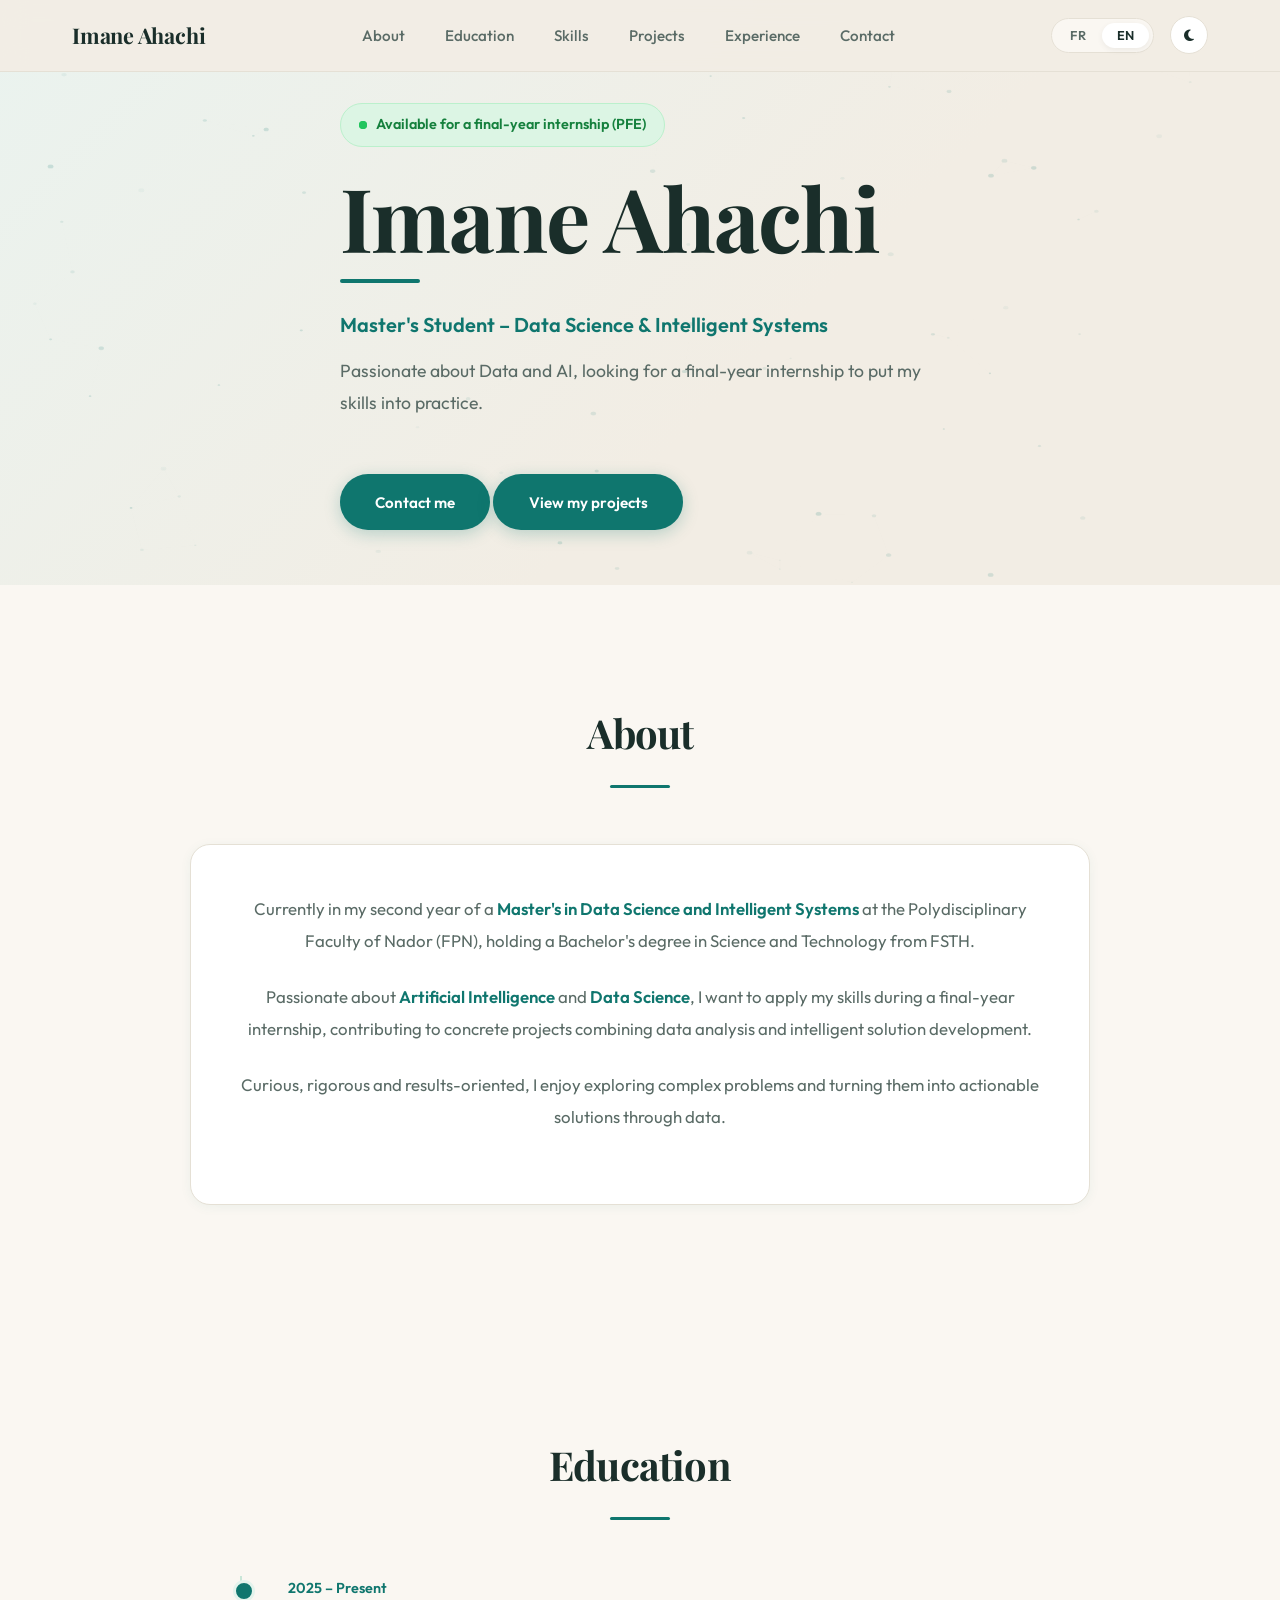
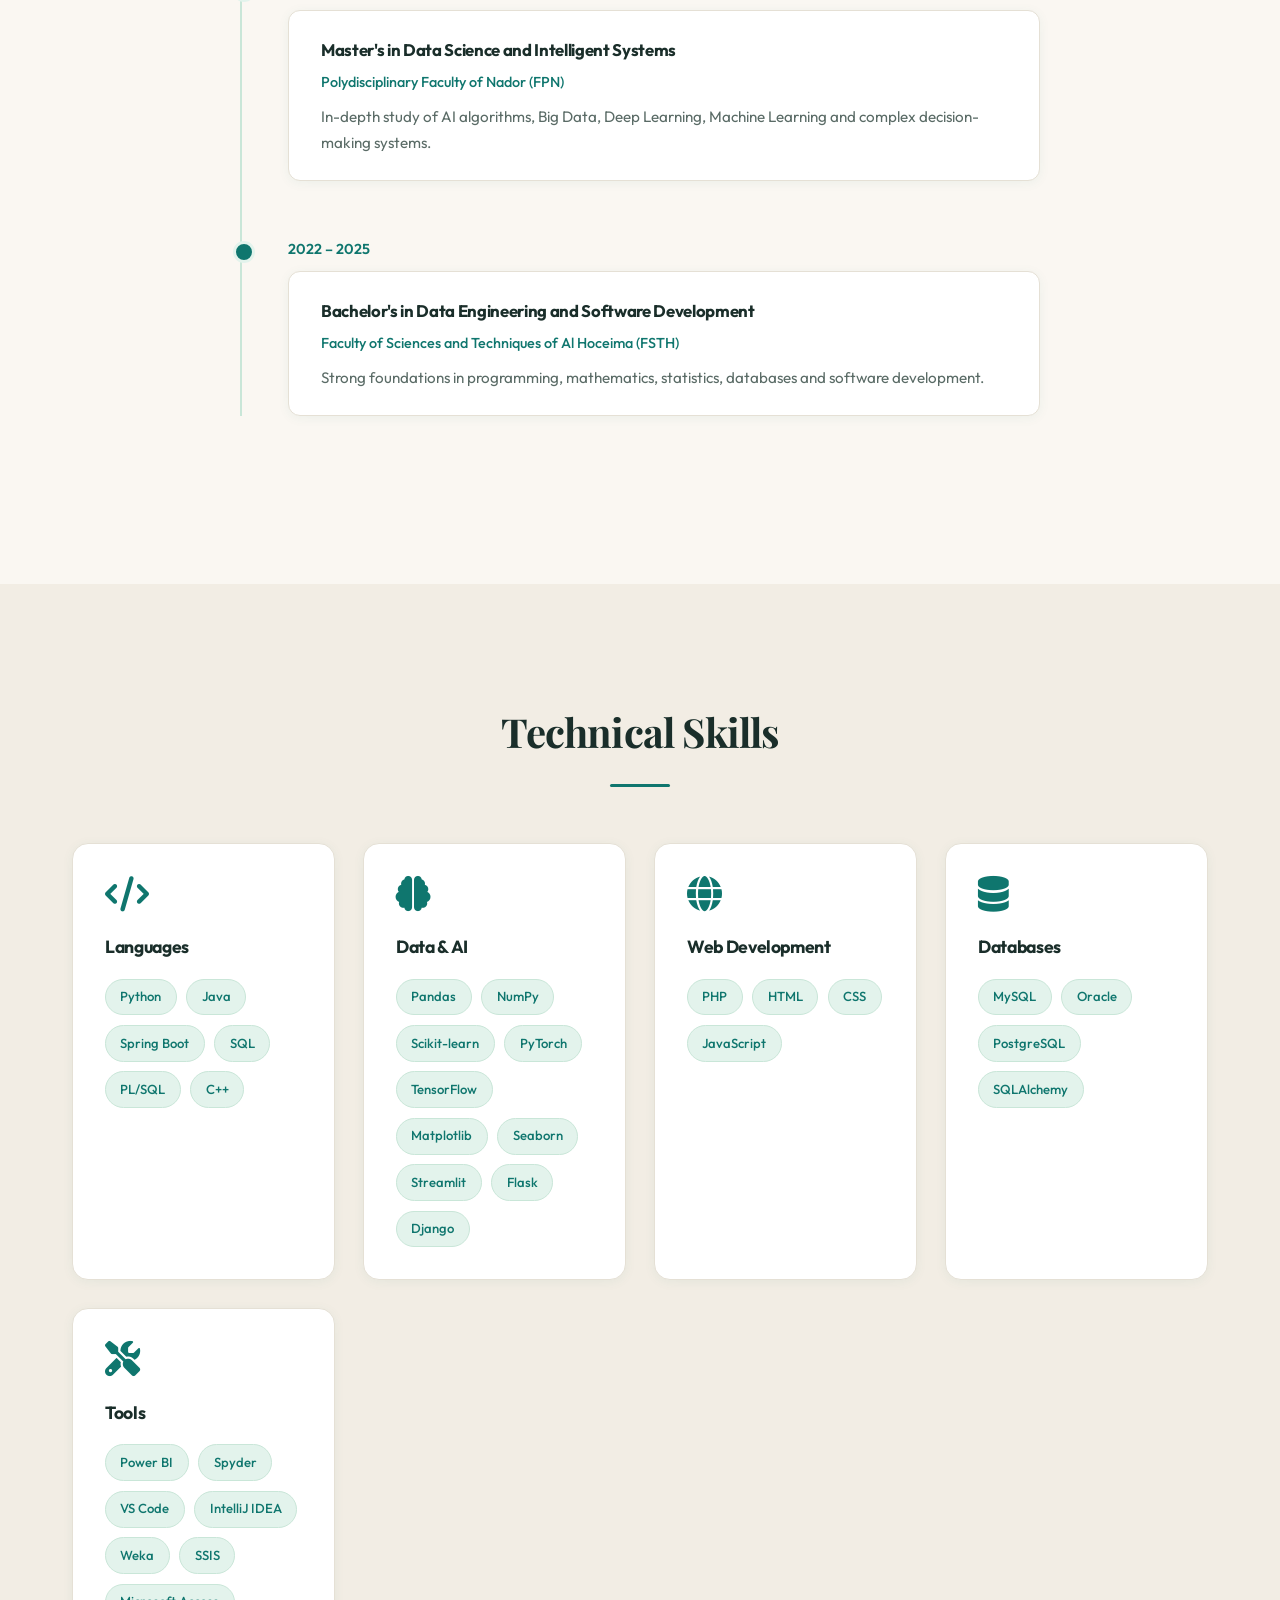
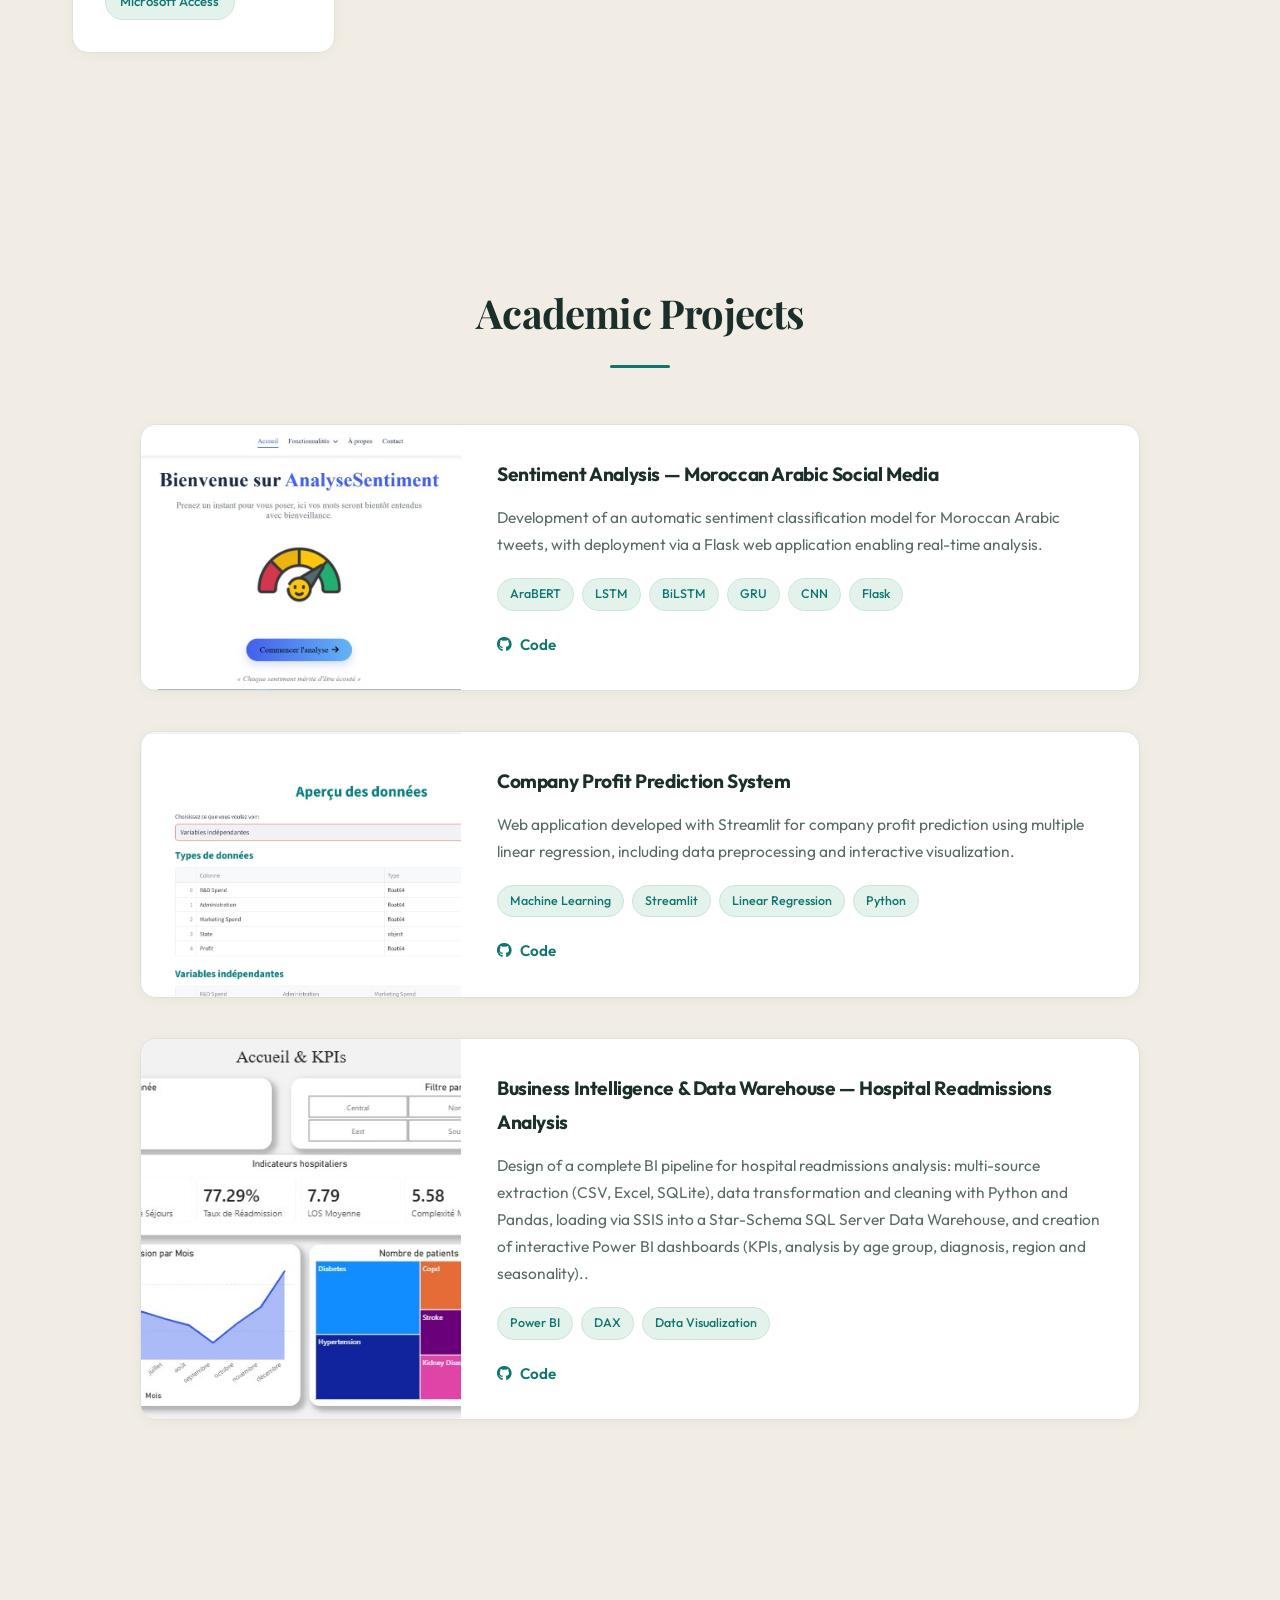
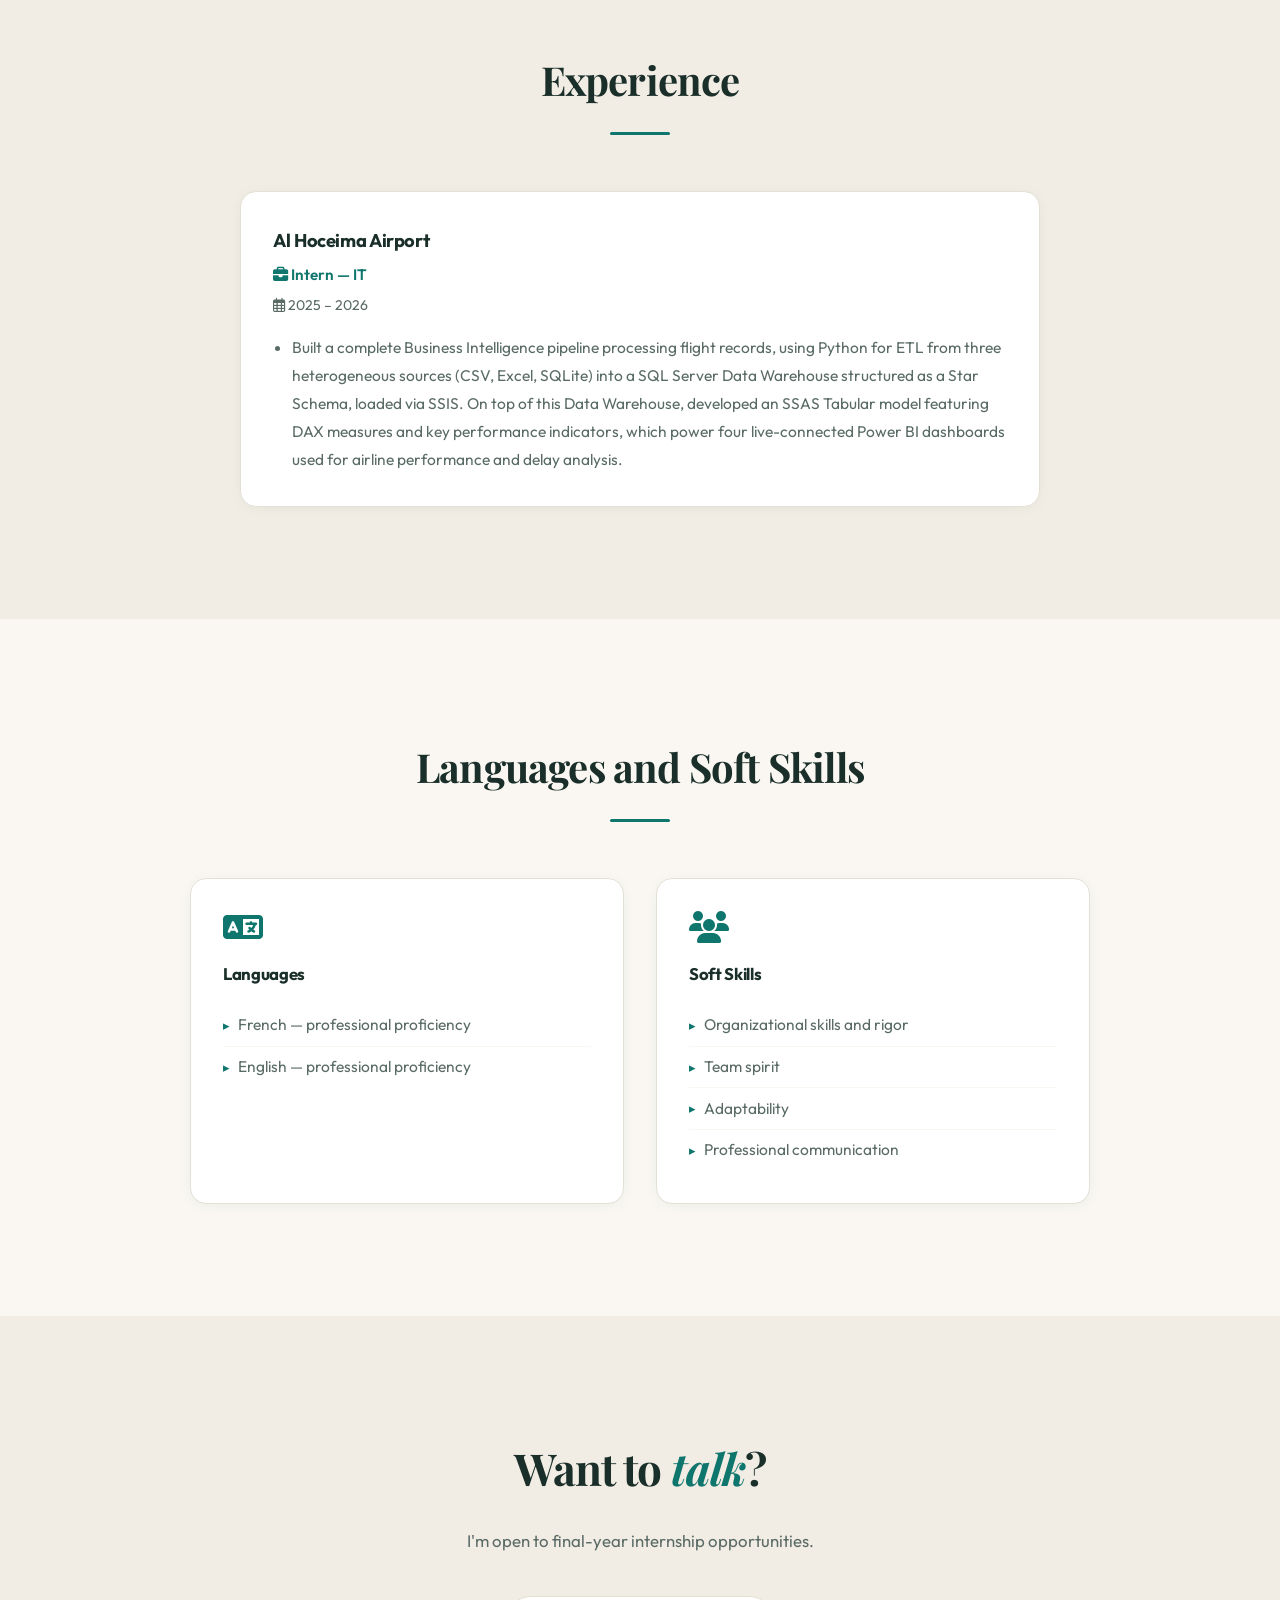
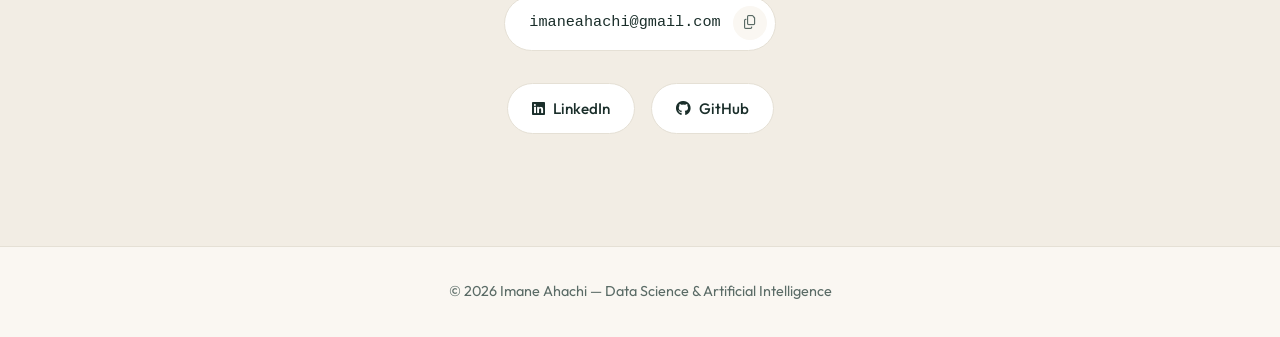
==== portfolio-en.html @ cc6a388c "Portfolio v2 : refonte index.html + version anglaise + images des projets" ====
<!DOCTYPE html>
<html lang="en">
<head>
    <meta charset="UTF-8">
    <meta name="viewport" content="width=device-width, initial-scale=1.0">
    <title>Imane Ahachi | Data Science & Artificial Intelligence</title>
    <meta name="description" content="Portfolio of Imane Ahachi — Master's student in Data Science and Intelligent Systems. Projects, skills and academic background.">

    <!-- Fonts -->
    <link rel="preconnect" href="https://fonts.googleapis.com">
    <link rel="preconnect" href="https://fonts.gstatic.com" crossorigin>
    <link href="https://fonts.googleapis.com/css2?family=Outfit:wght@300;400;500;600;700;800&family=Playfair+Display:ital,wght@0,600;0,700;1,600&display=swap" rel="stylesheet">

    <!-- Icons -->
    <link rel="stylesheet" href="https://cdnjs.cloudflare.com/ajax/libs/font-awesome/6.4.0/css/all.min.css">

    <!-- Custom CSS -->
    <link rel="stylesheet" href="style.css">
</head>
<body>

    <!-- Navigation -->
    <nav id="navbar">
        <div class="container nav-content">
            <a href="#home" class="nav-brand">Imane Ahachi</a>

            <button class="mobile-nav-toggle" aria-label="Menu Toggle">
                <i class="fas fa-bars"></i>
            </button>

            <div class="nav-links">
                <a href="#about">About</a>
                <a href="#academic">Education</a>
                <a href="#skills">Skills</a>
                <a href="#projects">Projects</a>
                <a href="#experience">Experience</a>
                <a href="#contact">Contact</a>
            </div>

            <div class="nav-actions">
                <!-- Language Switch -->
                <div class="lang-switch" role="group" aria-label="Change language">
                    <a href="index.html" class="lang-btn" lang="fr">FR</a>
                    <a href="portfolio-en.html" class="lang-btn active" lang="en">EN</a>
                </div>

                <!-- Theme Toggle -->
                <button class="theme-toggle" aria-label="Toggle dark mode">
                    <i class="fas fa-moon"></i>
                </button>
            </div>
        </div>
    </nav>

    <!-- Hero Section -->
    <section id="home" class="hero">
        <canvas id="hero-canvas" class="hero-canvas"></canvas>
        <div class="container hero-content">
            <div class="availability-badge reveal">
                <span class="pulse-dot"></span>
                Available for a final-year internship (PFE)
            </div>
            <h1 class="reveal">Imane Ahachi</h1>
            <p class="hero-subtitle reveal">Master's Student – Data Science &amp; Intelligent Systems</p>
            <p class="reveal">Passionate about Data and AI, looking for a final-year internship to put my skills into practice.</p>
            <div class="hero-buttons reveal">
                <a class="btn btn--primary" href="#contact">Contact me</a>
                <a class="btn btn--primary" href="#projects">View my projects</a>
            </div>
        </div>
    </section>

    <!-- About Section -->
    <section id="about" class="about">
        <div class="container">
            <div class="section-title reveal">
                <h2>About</h2>
                <div class="underline"></div>
            </div>
            <div class="about-card reveal">
                <p>Currently in my second year of a <strong>Master's in Data Science and Intelligent Systems</strong> at the Polydisciplinary Faculty of Nador (FPN), holding a Bachelor's degree in Science and Technology from FSTH.</p>
                <p>Passionate about <strong>Artificial Intelligence</strong> and <strong>Data Science</strong>, I want to apply my skills during a final-year internship, contributing to concrete projects combining data analysis and intelligent solution development.</p>
                <p>Curious, rigorous and results-oriented, I enjoy exploring complex problems and turning them into actionable solutions through data.</p>
            </div>
        </div>
    </section>

    <!-- Academic Background -->
    <section id="academic" class="academic">
        <div class="container">
            <div class="section-title reveal">
                <h2>Education</h2>
                <div class="underline"></div>
            </div>

            <div class="timeline">
                <div class="timeline-item reveal">
                    <span class="timeline-date">2025 – Present</span>
                    <div class="timeline-content">
                        <h3>Master's in Data Science and Intelligent Systems</h3>
                        <span class="timeline-institution">Polydisciplinary Faculty of Nador (FPN)</span>
                        <p>In-depth study of AI algorithms, Big Data, Deep Learning, Machine Learning and complex decision-making systems.</p>
                    </div>
                </div>

                <div class="timeline-item reveal">
                    <span class="timeline-date">2022 – 2025</span>
                    <div class="timeline-content">
                        <h3>Bachelor's in Data Engineering and Software Development</h3>
                        <span class="timeline-institution">Faculty of Sciences and Techniques of Al Hoceima (FSTH)</span>
                        <p>Strong foundations in programming, mathematics, statistics, databases and software development.</p>
                    </div>
                </div>
            </div>
        </div>
    </section>

    <!-- Skills Section -->
    <section id="skills" class="skills">
        <div class="container">
            <div class="section-title reveal">
                <h2>Technical Skills</h2>
                <div class="underline"></div>
            </div>

            <div class="skills-grid">
                <div class="skill-card reveal">
                    <i class="fas fa-code"></i>
                    <h3>Languages</h3>
                    <div class="skill-tags">
                        <span class="skill-tag">Python</span>
                        <span class="skill-tag">Java</span>
                        <span class="skill-tag">Spring Boot</span>
                        <span class="skill-tag">SQL</span>
                        <span class="skill-tag">PL/SQL</span>
                        <span class="skill-tag">C++</span>
                    </div>
                </div>

                <div class="skill-card reveal">
                    <i class="fas fa-brain"></i>
                    <h3>Data &amp; AI</h3>
                    <div class="skill-tags">
                        <span class="skill-tag">Pandas</span>
                        <span class="skill-tag">NumPy</span>
                        <span class="skill-tag">Scikit-learn</span>
                        <span class="skill-tag">PyTorch</span>
                        <span class="skill-tag">TensorFlow</span>
                        <span class="skill-tag">Matplotlib</span>
                        <span class="skill-tag">Seaborn</span>
                        <span class="skill-tag">Streamlit</span>
                        <span class="skill-tag">Flask</span>
                        <span class="skill-tag">Django</span>
                    </div>
                </div>

                <div class="skill-card reveal">
                    <i class="fas fa-globe"></i>
                    <h3>Web Development</h3>
                    <div class="skill-tags">
                        <span class="skill-tag">PHP</span>
                        <span class="skill-tag">HTML</span>
                        <span class="skill-tag">CSS</span>
                        <span class="skill-tag">JavaScript</span>
                    </div>
                </div>

                <div class="skill-card reveal">
                    <i class="fas fa-database"></i>
                    <h3>Databases</h3>
                    <div class="skill-tags">
                        <span class="skill-tag">MySQL</span>
                        <span class="skill-tag">Oracle</span>
                        <span class="skill-tag">PostgreSQL</span>
                        <span class="skill-tag">SQLAlchemy</span>
                    </div>
                </div>

                <div class="skill-card reveal">
                    <i class="fas fa-tools"></i>
                    <h3>Tools</h3>
                    <div class="skill-tags">
                        <span class="skill-tag">Power BI</span>
                        <span class="skill-tag">Spyder</span>
                        <span class="skill-tag">VS Code</span>
                        <span class="skill-tag">IntelliJ IDEA</span>
                        <span class="skill-tag">Weka</span>
                        <span class="skill-tag">SSIS</span>
                        <span class="skill-tag">Microsoft Access</span>
                    </div>
                </div>
            </div>
        </div>
    </section>

    <!-- Projects Section -->
    <section id="projects" class="projects">
        <div class="container">
            <div class="section-title reveal">
                <h2>Academic Projects</h2>
                <div class="underline"></div>
            </div>

            <div class="projects-grid">
                <!-- Project 1 -->
                <div class="project-card reveal">
                    <div class="project-image" id="project1-img"></div>
                    <div class="project-info">
                        <h3>Sentiment Analysis — Moroccan Arabic Social Media</h3>
                        <p>Development of an automatic sentiment classification model for Moroccan Arabic tweets, with deployment via a Flask web application enabling real-time analysis.</p>
                        <div class="project-tech">
                            <span>AraBERT</span>
                            <span>LSTM</span>
                            <span>BiLSTM</span>
                            <span>GRU</span>
                            <span>CNN</span>
                            <span>Flask</span>
                        </div>
                        <div class="project-links">
                            <a href="https://github.com/imaneahachi/PFE-NLP-DARIJA-SENTIMENT-ANALYSIS" 
                            target="_blank" 
                            rel="noopener noreferrer" 
                            class="project-link">
                                <i class="fab fa-github"></i> Code
                            </a>
                            <!-- <a href="#" class="project-link"><i class="fas fa-external-link-alt"></i> Demo</a> -->

                        </div>
                    </div>
                </div>

                <!-- Project 2 -->
                <div class="project-card reveal">
                    <div class="project-image" id="project2-img"></div>
                    <div class="project-info">
                        <h3>Company Profit Prediction System</h3>
                        <p>Web application developed with Streamlit for company profit prediction using multiple linear regression, including data preprocessing and interactive visualization.</p>
                        <div class="project-tech">
                            <span>Machine Learning</span>
                            <span>Streamlit</span>
                            <span>Linear Regression</span>
                            <span>Python</span>
                        </div>
                        <div class="project-links">
                            <a href="https://github.com/imaneahachi/profit-prediction-app" target="_blank" rel="noopener noreferrer" class="project-link">
                                <i class="fab fa-github"></i> Code
                            </a>
                            <!-- <a href="#" class="project-link"><i class="fas fa-external-link-alt"></i> Demo</a> -->
                        </div>
                    </div>
                </div>

                <!-- Project 3 -->
                <div class="project-card reveal">
                    <div class="project-image" id="project3-img"></div>
                    <div class="project-info">
                        <h3>Business Intelligence &amp; Data Warehouse — Hospital Readmissions Analysis</h3>
                        <p>Design of a complete BI pipeline for hospital readmissions analysis: multi-source extraction (CSV, Excel, SQLite), data transformation and cleaning with Python and Pandas, loading via SSIS into a Star-Schema SQL Server Data Warehouse, and creation of interactive Power BI dashboards (KPIs, analysis by age group, diagnosis, region and seasonality)..</p>
                        <div class="project-tech">
                            <span>Power BI</span>
                            <span>DAX</span>
                            <span>Data Visualization</span>
                        </div>
                        <div class="project-links">
                            <a href="https://github.com/imaneahachi/Hospital-BI-Readmission" target="_blank" rel="noopener noreferrer" class="project-link">
                                <i class="fab fa-github"></i> Code
                            </a>
                        </div>
                    </div>
                </div>
            </div>
        </div>
    </section>

    <!-- Experience Section -->
    <section id="experience" class="experience">
        <div class="container">
            <div class="section-title reveal">
                <h2>Experience</h2>
                <div class="underline"></div>
            </div>

            <div class="experience-card reveal">
                <h3>Al Hoceima Airport</h3>
                <span class="exp-role"><i class="fas fa-briefcase"></i> Intern — IT</span>
                <span class="exp-date"><i class="far fa-calendar-alt"></i> 2025 – 2026</span>
                <ul>
                    <li>Built a complete Business Intelligence pipeline processing flight records, using Python for ETL from three heterogeneous sources (CSV, Excel, SQLite) into a SQL Server Data Warehouse structured as a Star Schema, loaded via SSIS. On top of this Data Warehouse, developed an SSAS Tabular model featuring DAX measures and key performance indicators, which power four live-connected Power BI dashboards used for airline performance and delay analysis.</li>
                </ul>
            </div>
        </div>
    </section>

    <!-- Languages & Soft Skills Section -->
    <section id="languages" class="languages">
        <div class="container">
            <div class="section-title reveal">
                <h2>Languages and Soft Skills</h2>
                <div class="underline"></div>
            </div>

            <div class="lang-skills-grid">
                <div class="lang-card reveal">
                    <i class="fas fa-language"></i>
                    <h3>Languages</h3>
                    <ul>
                        <li>French — professional proficiency</li>
                        <li>English — professional proficiency</li>
                    </ul>
                </div>

                <div class="lang-card reveal">
                    <i class="fas fa-users"></i>
                    <h3>Soft Skills</h3>
                    <ul>
                        <li>Organizational skills and rigor</li>
                        <li>Team spirit</li>
                        <li>Adaptability</li>
                        <li>Professional communication</li>
                    </ul>
                </div>
            </div>
        </div>
    </section>

    <!-- Contact Section -->
    <section id="contact" class="contact-v2">
        <div class="container reveal">
            <h2 class="contact-title">Want to <span class="highlight">talk</span>?</h2>
            <p class="contact-subtitle">I'm open to final-year internship opportunities.</p>

            <div class="email-pill">
                <span id="contact-email">imaneahachi@gmail.com</span>
                <button class="copy-btn" onclick="copyEmail()" aria-label="Copy email">
                    <i class="fa-regular fa-copy"></i>
                </button>
            </div>

            <div class="contact-links">
                <a href="https://www.linkedin.com/in/imane-ahachi-a26218288/" target="_blank" rel="noopener noreferrer" class="contact-pill">
                    <i class="fab fa-linkedin"></i> LinkedIn
                </a>
                <a href="https://github.com/imaneahachi" target="_blank" rel="noopener noreferrer" class="contact-pill">
                    <i class="fab fa-github"></i> GitHub
                </a>
            </div>
        </div>
    </section>

    <footer>
        <div class="container" style="padding: 2rem 0; text-align: center; color: var(--text-dim); font-size: 0.9rem;">
            <p>&copy; 2026 Imane Ahachi — Data Science &amp; Artificial Intelligence</p>
        </div>
    </footer>

    <!-- Scripts -->
    <script src="script.js"></script>
</body>
</html>
---- style.css ----
:root {
    --bg-color: #f2ede4;
    --bg-alt: #faf7f2;
    --surface-color: #ffffff;
    --accent-primary: #0f766e;
    --accent-secondary: #16a34a;
    --text-main: #1a2e2a;
    --text-dim: #5a6b66;
    --border-color: #e5e0d5;
    --border-hover: #c9d6cf;
    --font-main: 'Outfit', sans-serif;
    --font-serif: 'Playfair Display', serif;
    --transition-smooth: all 0.4s cubic-bezier(0.4, 0, 0.2, 1);
    --shadow-sm: 0 2px 12px rgba(15, 118, 110, 0.06);
    --shadow-md: 0 8px 28px rgba(15, 118, 110, 0.10);
    --shadow-lg: 0 16px 40px rgba(15, 118, 110, 0.14);
}

* { margin: 0; padding: 0; box-sizing: border-box; }

body {
    background-color: var(--bg-color);
    color: var(--text-main);
    font-family: var(--font-main);
    overflow-x: hidden;
    line-height: 1.8;
    transition: background-color 0.4s ease, color 0.4s ease;
}

::-webkit-scrollbar { width: 8px; }
::-webkit-scrollbar-track { background: var(--bg-alt); }
::-webkit-scrollbar-thumb { background: var(--accent-primary); border-radius: 10px; opacity: 0.6; }
::-webkit-scrollbar-thumb:hover { background: #0d5f59; }

h1, h2, h3 { font-weight: 700; letter-spacing: -0.02em; }

.container { max-width: 1200px; margin: 0 auto; padding: 0 2rem; }

/* ===== Navigation ===== */
nav {
    position: fixed;
    top: 0;
    width: 100%;
    z-index: 1000;
    padding: 1rem 0;
    transition: var(--transition-smooth);
    background: rgba(242, 237, 228, 0.92);
    backdrop-filter: blur(12px);
    border-bottom: 1px solid var(--border-color);
}

nav.scrolled {
    background: rgba(242, 237, 228, 0.98);
    padding: 0.8rem 0;
    box-shadow: var(--shadow-sm);
}

.nav-content { display: flex; justify-content: space-between; align-items: center; }

.nav-brand {
    font-family: var(--font-serif);
    font-weight: 700;
    font-size: 1.35rem;
    color: var(--text-main);
    text-decoration: none;
    letter-spacing: -0.01em;
}

.nav-links { display: flex; gap: 2.5rem; }

.nav-links a {
    text-decoration: none;
    color: var(--text-dim);
    font-weight: 500;
    font-size: 0.95rem;
    transition: var(--transition-smooth);
    position: relative;
}

.nav-links a::after {
    content: '';
    position: absolute;
    bottom: -4px;
    left: 0;
    width: 0;
    height: 2px;
    background: var(--accent-primary);
    transition: width 0.3s ease;
}

.nav-links a:hover { color: var(--accent-primary); }
.nav-links a:hover::after { width: 100%; }

.nav-actions { display: flex; align-items: center; gap: 1rem; }

.theme-toggle {
    border: 1px solid var(--border-color);
    background: var(--surface-color);
    width: 38px;
    height: 38px;
    border-radius: 50%;
    cursor: pointer;
    display: flex;
    align-items: center;
    justify-content: center;
    color: var(--text-main);
    transition: var(--transition-smooth);
}

.theme-toggle:hover {
    background: var(--bg-alt);
    border-color: var(--accent-primary);
    color: var(--accent-primary);
    transform: rotate(15deg);
}

.mobile-nav-toggle {
    display: none;
    background: none;
    border: none;
    color: var(--text-main);
    font-size: 1.5rem;
    cursor: pointer;
}

/* ===== Language Switch ===== */
.lang-switch {
    display: inline-flex;
    align-items: center;
    background: var(--bg-alt);
    border: 1px solid var(--border-color);
    border-radius: 100px;
    padding: 4px;
    gap: 2px;
}

.lang-btn {
    display: inline-flex;
    align-items: center;
    justify-content: center;
    text-decoration: none;
    background: transparent;
    color: var(--text-dim);
    font-family: var(--font-main);
    font-weight: 600;
    font-size: 0.8rem;
    letter-spacing: 0.03em;
    padding: 0.4rem 0.9rem;
    border-radius: 100px;
    transition: all 0.3s ease;
    line-height: 1;
    cursor: pointer;
}

.lang-btn:hover { color: var(--accent-primary); }

.lang-btn.active {
    background: var(--surface-color);
    color: var(--text-main);
    box-shadow: 0 2px 6px rgba(0, 0, 0, 0.06);
}

body.dark-mode .lang-switch {
    background: #0f1a18;
    border-color: var(--border-color);
}

body.dark-mode .lang-btn.active {
    background: #1e3a35;
    color: var(--accent-primary);
}

/* ===== Hero ===== */
.hero {
    min-height: 65vh;
    display: flex;
    align-items: center;
    position: relative;
    overflow: hidden;
    background: linear-gradient(135deg, #eaf3ef 0%, var(--bg-color) 60%);
    padding-top: 6rem;
    padding-bottom: 3rem;
}

.availability-badge {
    display: inline-flex;
    align-items: center;
    gap: 0.6rem;
    background: #dcf5e4;
    color: #15803d;
    border: 1px solid #bbf0cc;
    padding: 0.5rem 1.1rem;
    border-radius: 100px;
    font-size: 0.9rem;
    font-weight: 600;
    margin-bottom: 1.5rem;
}

.pulse-dot {
    width: 8px; height: 8px;
    background: #22c55e;
    border-radius: 50%;
    position: relative;
    flex-shrink: 0;
}

.pulse-dot::after {
    content: '';
    position: absolute;
    top: 0; left: 0;
    width: 100%; height: 100%;
    border-radius: 50%;
    background: #22c55e;
    animation: pulse-dot-anim 1.8s ease-out infinite;
}

@keyframes pulse-dot-anim {
    0% { transform: scale(1); opacity: 0.6; }
    100% { transform: scale(2.8); opacity: 0; }
}

.hero-canvas {
    position: absolute;
    top: 0; left: 0;
    width: 100%; height: 100%;
    z-index: 0;
    opacity: 0.35;
    pointer-events: none;
}

.hero-content { max-width: 800px; position: relative; z-index: 1; }

.hero h1 {
    font-family: var(--font-serif);
    font-size: clamp(3rem, 10vw, 5.5rem);
    line-height: 1.05;
    margin-bottom: 0.5rem;
    color: var(--text-main);
}

.hero h1::after {
    content: '';
    display: block;
    width: 80px;
    height: 4px;
    background: var(--accent-primary);
    margin-top: 1rem;
    border-radius: 2px;
}

.hero .hero-subtitle {
    font-size: 1.25rem;
    font-weight: 600;
    color: var(--accent-primary);
    margin-top: 1.5rem;
    margin-bottom: 0.75rem;
    font-family: var(--font-main);
}

.hero p {
    font-size: 1.1rem;
    color: var(--text-dim);
    margin-bottom: 2rem;
    max-width: 600px;
}

/* ===== Sections ===== */
section { padding: 7rem 0; }

.section-title { margin-bottom: 3.5rem; text-align: center; }

.section-title h2 {
    font-family: var(--font-serif);
    font-size: 2.5rem;
    margin-bottom: 1rem;
    color: var(--text-main);
}

.section-title .underline {
    width: 60px;
    height: 3px;
    background: var(--accent-primary);
    margin: 0 auto;
    border-radius: 2px;
}

.about, .academic, .languages { background-color: var(--bg-alt); }

/* ===== About ===== */
.about-card {
    padding: 3rem;
    max-width: 900px;
    margin: 0 auto;
    text-align: center;
    background: var(--surface-color);
    border: 1px solid var(--border-color);
    border-radius: 20px;
    box-shadow: var(--shadow-sm);
}

.about-card p {
    margin-bottom: 1.5rem;
    font-size: 1.05rem;
    color: var(--text-dim);
    line-height: 1.9;
}

.about-card strong { color: var(--accent-primary); font-weight: 600; }

/* ===== Skills ===== */
.skills-grid {
    display: grid;
    grid-template-columns: repeat(auto-fit, minmax(250px, 1fr));
    gap: 1.75rem;
}

.skill-card {
    padding: 2rem;
    transition: var(--transition-smooth);
    background: var(--surface-color);
    border: 1px solid var(--border-color);
    border-radius: 16px;
    box-shadow: var(--shadow-sm);
}

.skill-card:hover {
    transform: translateY(-8px);
    box-shadow: var(--shadow-md);
    border-color: var(--border-hover);
}

.skill-card i {
    font-size: 2.2rem;
    margin-bottom: 1.25rem;
    color: var(--accent-primary);
}

.skill-card h3 { color: var(--text-main); margin-bottom: 0.5rem; font-size: 1.1rem; }

.skill-tags { display: flex; flex-wrap: wrap; gap: 0.6rem; margin-top: 1rem; }

.skill-tag {
    background: #e3f3ec;
    padding: 0.35rem 0.9rem;
    border-radius: 100px;
    font-size: 0.82rem;
    color: var(--accent-primary);
    font-weight: 500;
    border: 1px solid #c9e6d8;
}

/* ===== Timeline ===== */
.timeline { position: relative; max-width: 800px; margin: 0 auto; }

.timeline::before {
    content: '';
    position: absolute;
    left: 0; top: 0;
    width: 2px; height: 100%;
    background: #c9e6d8;
}

.timeline-item { padding-left: 3rem; position: relative; margin-bottom: 3.5rem; }

.timeline-item::before {
    content: '';
    position: absolute;
    left: -7px; top: 4px;
    width: 16px; height: 16px;
    border-radius: 50%;
    background: var(--accent-primary);
    border: 3px solid #e3f3ec;
}

.timeline-date {
    color: var(--accent-primary);
    font-weight: 600;
    margin-bottom: 0.5rem;
    display: block;
    font-size: 0.9rem;
}

.timeline-content {
    background: var(--surface-color);
    padding: 1.5rem 2rem;
    border-radius: 12px;
    border: 1px solid var(--border-color);
    box-shadow: var(--shadow-sm);
}

.timeline-content h3 { color: var(--text-main); margin-bottom: 0.3rem; font-size: 1.05rem; }

.timeline-content .timeline-institution {
    color: var(--accent-primary);
    font-size: 0.9rem;
    font-weight: 500;
    margin-bottom: 0.5rem;
    display: block;
}

.timeline-content p { color: var(--text-dim); font-size: 0.95rem; line-height: 1.7; }

/* ===== Experience ===== */
.experience-card {
    padding: 2rem;
    background: var(--surface-color);
    border: 1px solid var(--border-color);
    border-radius: 16px;
    box-shadow: var(--shadow-sm);
    max-width: 800px;
    margin: 0 auto;
}

.experience-card h3 { color: var(--text-main); font-size: 1.15rem; margin-bottom: 0.25rem; }
.experience-card .exp-role { color: var(--accent-primary); font-weight: 600; font-size: 0.95rem; margin-bottom: 0.25rem; display: block; }
.experience-card .exp-date { color: var(--text-dim); font-size: 0.88rem; margin-bottom: 1rem; display: block; }
.experience-card ul { padding-left: 1.2rem; color: var(--text-dim); font-size: 0.97rem; line-height: 1.8; }

/* ===== Projects ===== */
/* ===== Projects ===== */
.projects-grid {
    display: flex;
    flex-direction: column;
    gap: 2.5rem;
    max-width: 1000px;
    margin: 0 auto;
}

.project-card {
    display: grid;
    grid-template-columns: 320px 1fr;
    overflow: hidden;
    transition: var(--transition-smooth);
    background: var(--surface-color);
    border: 1px solid var(--border-color);
    border-radius: 16px;
    box-shadow: var(--shadow-sm);
    align-items: stretch;
}

.project-card:hover {
    transform: translateY(-6px);
    box-shadow: var(--shadow-lg);
    border-color: var(--border-hover);
}

.project-image {
    width: 100%;
    height: 100%;
    min-height: 240px;
    background-size: cover;
    background-position: center;
    transition: var(--transition-smooth);
}

#project1-img {
    background-image: url('images/Projet1.jpeg');
    background-size: cover;
    background-position: center;
    background-repeat: no-repeat;
}
#project2-img { 
    background-image: url('images/Projet2.jpeg');
    background-size: cover;
    background-position: center;
    background-repeat: no-repeat;
}
#project3-img { 
    background-image: url('images/Projet3.jpeg');
    background-size: cover;
    background-position: center;
    background-repeat: no-repeat;
}

.project-card:hover .project-image { transform: scale(1.03); }

.project-info {
    padding: 2rem 2.25rem;
    display: flex;
    flex-direction: column;
    justify-content: center;
}

.project-info h3 {
    color: var(--text-main);
    margin-bottom: 0.75rem;
    font-size: 1.2rem;
}

.project-info p {
    color: var(--text-dim);
    margin-bottom: 1.25rem;
    font-size: 0.97rem;
    line-height: 1.75;
}

.project-tech {
    display: flex;
    flex-wrap: wrap;
    gap: 0.5rem;
    margin-bottom: 1.25rem;
}

.project-tech span {
    background: #e3f3ec;
    color: var(--accent-primary);
    font-size: 0.78rem;
    padding: 0.25rem 0.75rem;
    border-radius: 100px;
    font-weight: 500;
    border: 1px solid #c9e6d8;
}

.project-links {
    display: flex;
    gap: 1.5rem;
}

.project-link {
    color: var(--accent-primary);
    text-decoration: none;
    font-weight: 600;
    display: flex;
    align-items: center;
    gap: 0.5rem;
    font-size: 0.95rem;
    transition: var(--transition-smooth);
}

.project-link:hover { color: #0d5f59; }
/* ===== Languages & Soft Skills ===== */
.lang-skills-grid {
    display: grid;
    grid-template-columns: 1fr 1fr;
    gap: 2rem;
    max-width: 900px;
    margin: 0 auto;
}

.lang-card {
    background: var(--surface-color);
    border: 1px solid var(--border-color);
    border-radius: 16px;
    padding: 2rem;
    box-shadow: var(--shadow-sm);
}

.lang-card i { font-size: 2rem; color: var(--accent-primary); margin-bottom: 1rem; }
.lang-card h3 { color: var(--text-main); margin-bottom: 1rem; font-size: 1.05rem; }
.lang-card ul { list-style: none; padding: 0; }

.lang-card ul li {
    color: var(--text-dim);
    font-size: 0.97rem;
    padding: 0.4rem 0;
    border-bottom: 1px solid var(--bg-alt);
    display: flex;
    align-items: center;
    gap: 0.5rem;
}

.lang-card ul li:last-child { border-bottom: none; }

.lang-card ul li::before {
    content: '▸';
    color: var(--accent-primary);
    font-size: 0.8rem;
}

/* ===== Buttons ===== */
.btn {
    padding: 1rem 2.5rem;
    border-radius: 100px;
    font-weight: 600;
    text-decoration: none;
    transition: var(--transition-smooth);
    display: inline-block;
    font-size: 1rem;
}

.btn-primary, .btn--primary {
    background: var(--accent-primary);
    color: #fff;
    border: none;
    box-shadow: 0 4px 16px rgba(15, 118, 110, 0.25);
}

.btn-primary:hover, .btn--primary:hover {
    transform: translateY(-3px);
    background: #0d5f59;
    box-shadow: 0 8px 24px rgba(15, 118, 110, 0.35);
}

.hero .btn { margin-top: 1.5rem; padding: 0.9rem 2.2rem; font-size: 0.95rem; }

/* ===== Contact ===== */
.contact-v2 {
    background: var(--bg-color);
    text-align: center;
    transition: background-color 0.4s ease;
}

.contact-title {
    font-family: var(--font-serif);
    font-size: clamp(2rem, 5vw, 2.75rem);
    font-weight: 700;
    color: var(--text-main);
    margin-bottom: 1.25rem;
}

.contact-title .highlight { color: var(--accent-primary); font-style: italic; }

.contact-subtitle {
    color: var(--text-dim);
    font-size: 1.05rem;
    max-width: 480px;
    margin: 0 auto 2.5rem;
    line-height: 1.7;
}

.email-pill {
    display: inline-flex;
    align-items: center;
    gap: 0.75rem;
    background: var(--surface-color);
    border: 1px solid var(--border-color);
    border-radius: 100px;
    padding: 0.6rem 0.5rem 0.6rem 1.5rem;
    font-family: 'Courier New', monospace;
    font-size: 0.95rem;
    color: var(--text-main);
    margin-bottom: 2rem;
}

.copy-btn {
    background: var(--bg-alt);
    border: none;
    border-radius: 50%;
    width: 34px; height: 34px;
    cursor: pointer;
    color: var(--text-dim);
    display: flex;
    align-items: center;
    justify-content: center;
    transition: var(--transition-smooth);
}

.copy-btn:hover { background: #e3f3ec; color: var(--accent-primary); }

.contact-links { display: flex; justify-content: center; gap: 1rem; flex-wrap: wrap; }

.contact-pill {
    display: inline-flex;
    align-items: center;
    gap: 0.5rem;
    background: var(--surface-color);
    border: 1px solid var(--border-color);
    border-radius: 100px;
    padding: 0.7rem 1.5rem;
    color: var(--text-main);
    text-decoration: none;
    font-weight: 500;
    font-size: 0.95rem;
    transition: var(--transition-smooth);
}

.contact-pill:hover {
    background: var(--bg-alt);
    border-color: var(--border-hover);
    transform: translateY(-3px);
}

/* ===== Footer ===== */
footer {
    background: var(--bg-alt);
    border-top: 1px solid var(--border-color);
}

/* ===== Reveal animation ===== */
.reveal {
    opacity: 0;
    transform: translateY(30px);
    transition: opacity 0.6s ease, transform 0.6s ease;
}

.reveal.visible { opacity: 1; transform: translateY(0); }

/* ===== Dark mode ===== */
body.dark-mode {
    --bg-color: #0f1a18;
    --bg-alt: #14211e;
    --surface-color: #1a2b28;
    --accent-primary: #2dd4bf;
    --accent-secondary: #4ade80;
    --text-main: #e8f0ed;
    --text-dim: #94b0a8;
    --border-color: #2a3d38;
    --border-hover: #3d554e;
    --shadow-sm: 0 2px 12px rgba(0, 0, 0, 0.3);
    --shadow-md: 0 8px 28px rgba(0, 0, 0, 0.4);
    --shadow-lg: 0 16px 40px rgba(0, 0, 0, 0.5);
    background-color: var(--bg-color);
}

body.dark-mode nav {
    background: rgba(15, 26, 24, 0.95);
    border-bottom-color: var(--border-color);
}

body.dark-mode nav.scrolled { background: rgba(15, 26, 24, 0.98); }

body.dark-mode .hero {
    background: linear-gradient(135deg, #14211e 0%, #0f1a18 60%);
}

body.dark-mode .hero h1 { color: var(--text-main); }
body.dark-mode .hero h1::after { background: var(--accent-primary); }

body.dark-mode .skill-tag,
body.dark-mode .project-tech span {
    background: #1e3a35;
    color: #2dd4bf;
    border-color: #2a4a44;
}

body.dark-mode .timeline::before { background: #2a4a44; }
body.dark-mode .timeline-item::before { border-color: #1e3a35; }

body.dark-mode .about,
body.dark-mode .academic,
body.dark-mode .languages,
body.dark-mode footer {
    background-color: var(--bg-alt);
}

body.dark-mode .availability-badge {
    background: #052e1a;
    color: #4ade80;
    border-color: #166534;
}

/* ===== Responsive ===== */
@media (max-width: 768px) {
    .mobile-nav-toggle { display: block; }

    .nav-links {
        display: none;
        position: absolute;
        top: 100%;
        left: 0;
        width: 100%;
        background: rgba(242, 237, 228, 0.98);
        flex-direction: column;
        padding: 2rem;
        gap: 1.5rem;
        border-bottom: 1px solid var(--border-color);
    }

    body.dark-mode .nav-links { background: rgba(15, 26, 24, 0.98); }

    .nav-links.active { display: flex; }

    .hero h1 { font-size: 3rem; }
    .projects-grid { grid-template-columns: 1fr; }
    .lang-skills-grid { grid-template-columns: 1fr; }

    .hero-buttons {
        display: flex;
        flex-wrap: wrap;
        gap: 1rem;
        margin-top: 1.5rem;
    }

    .email-pill {
        font-size: 0.82rem;
        padding: 0.5rem 0.4rem 0.5rem 1rem;
    }
}
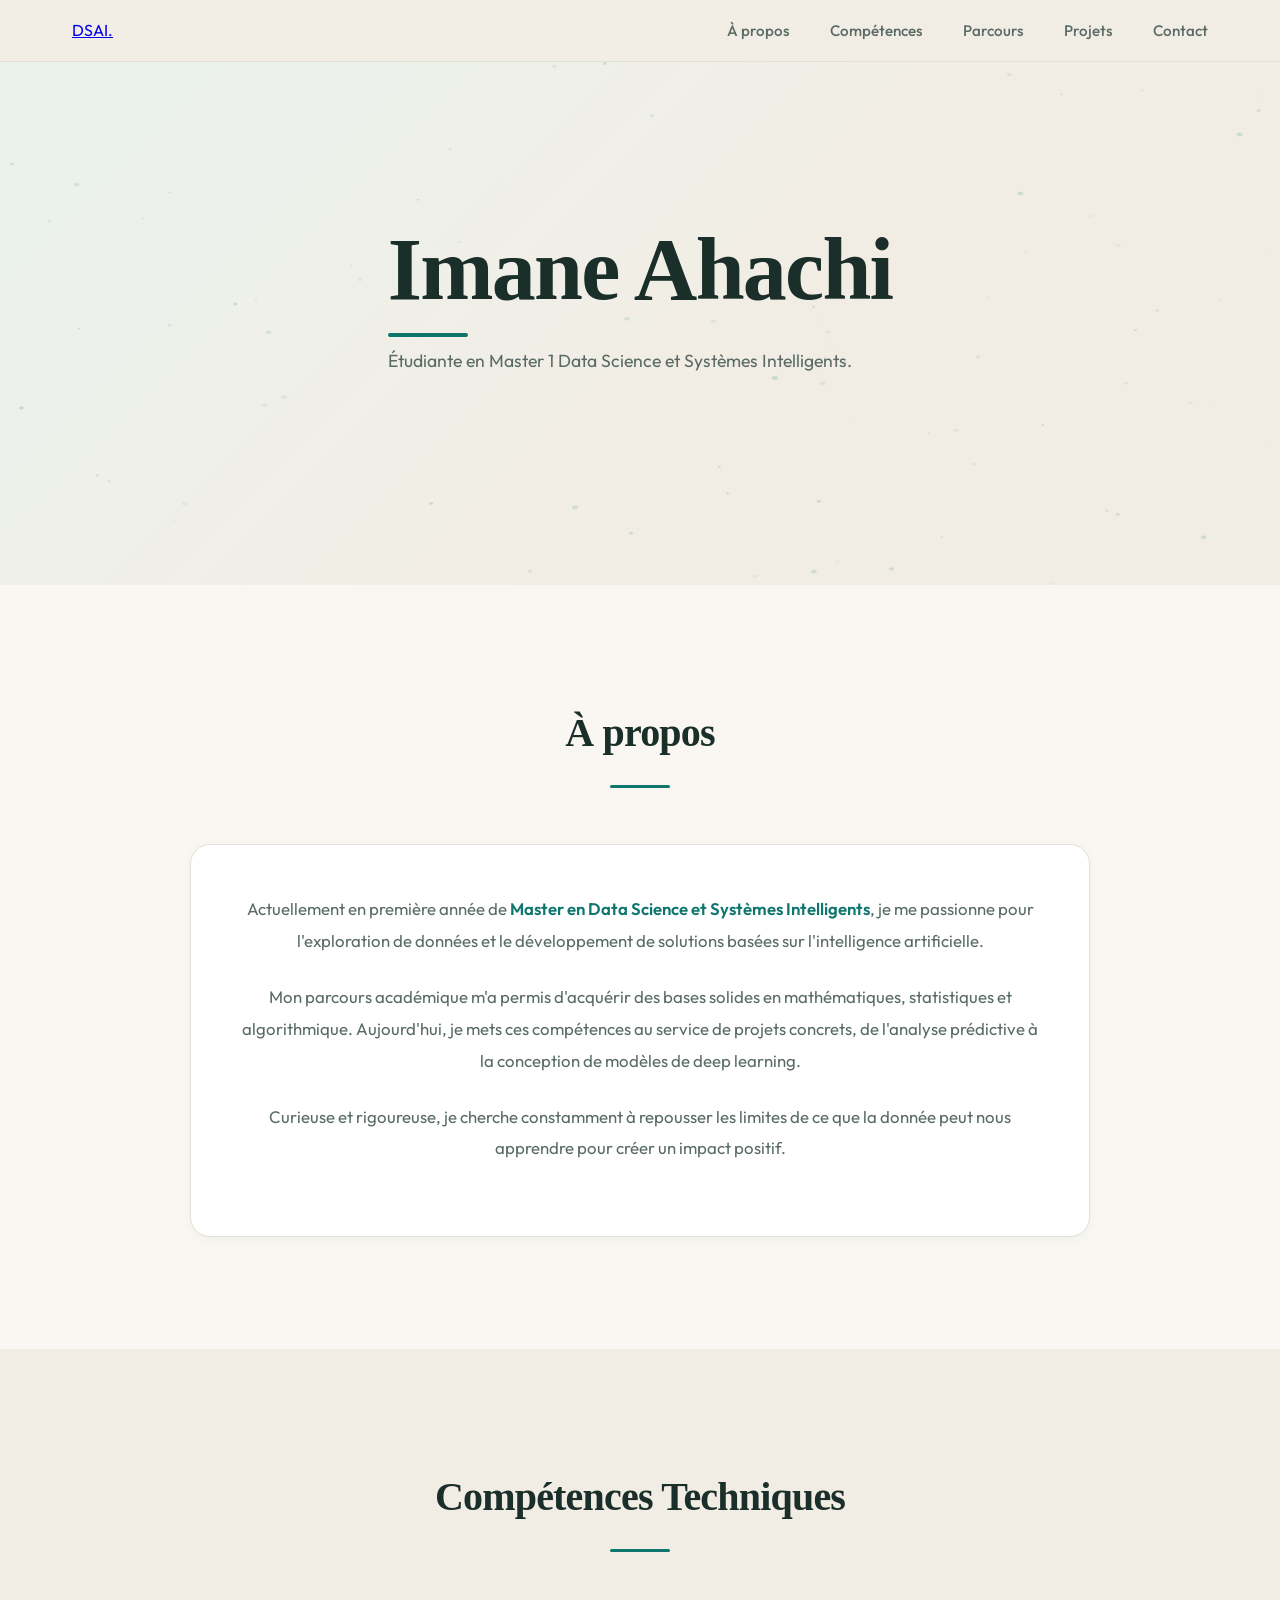
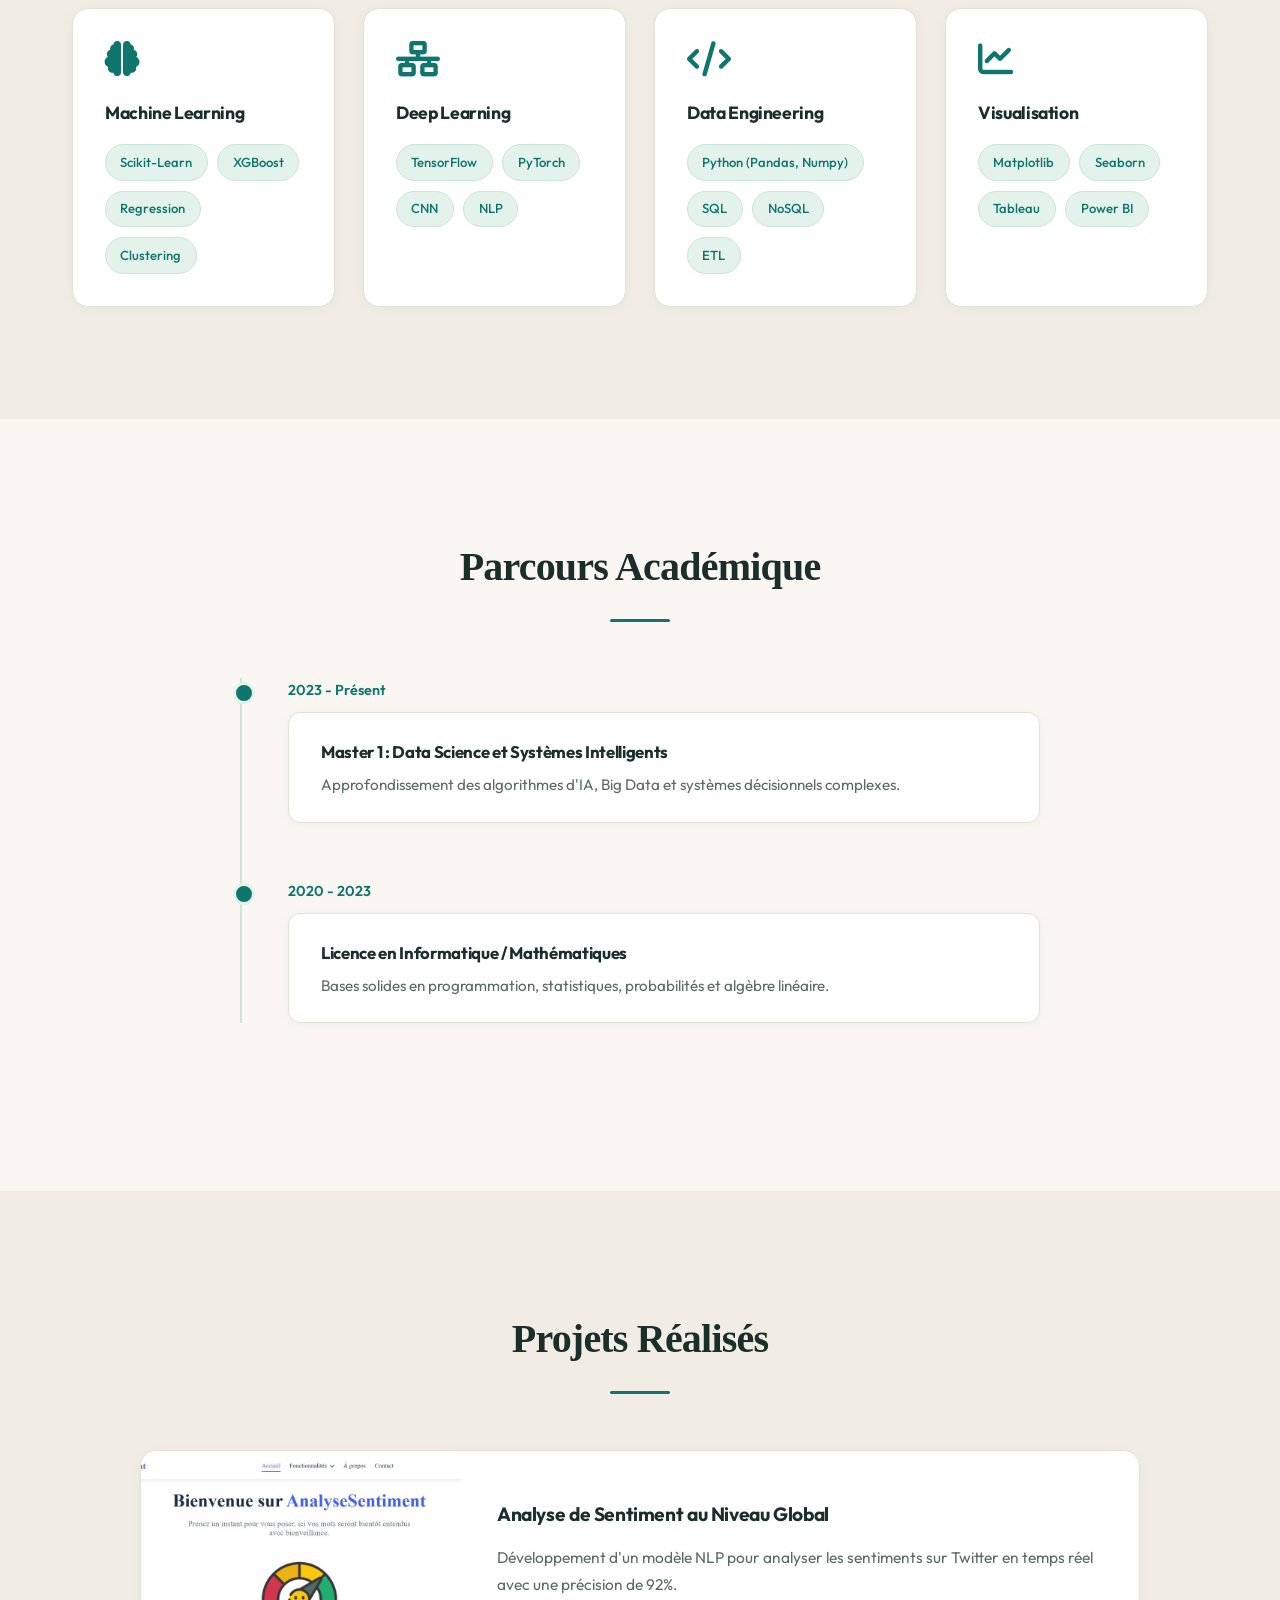
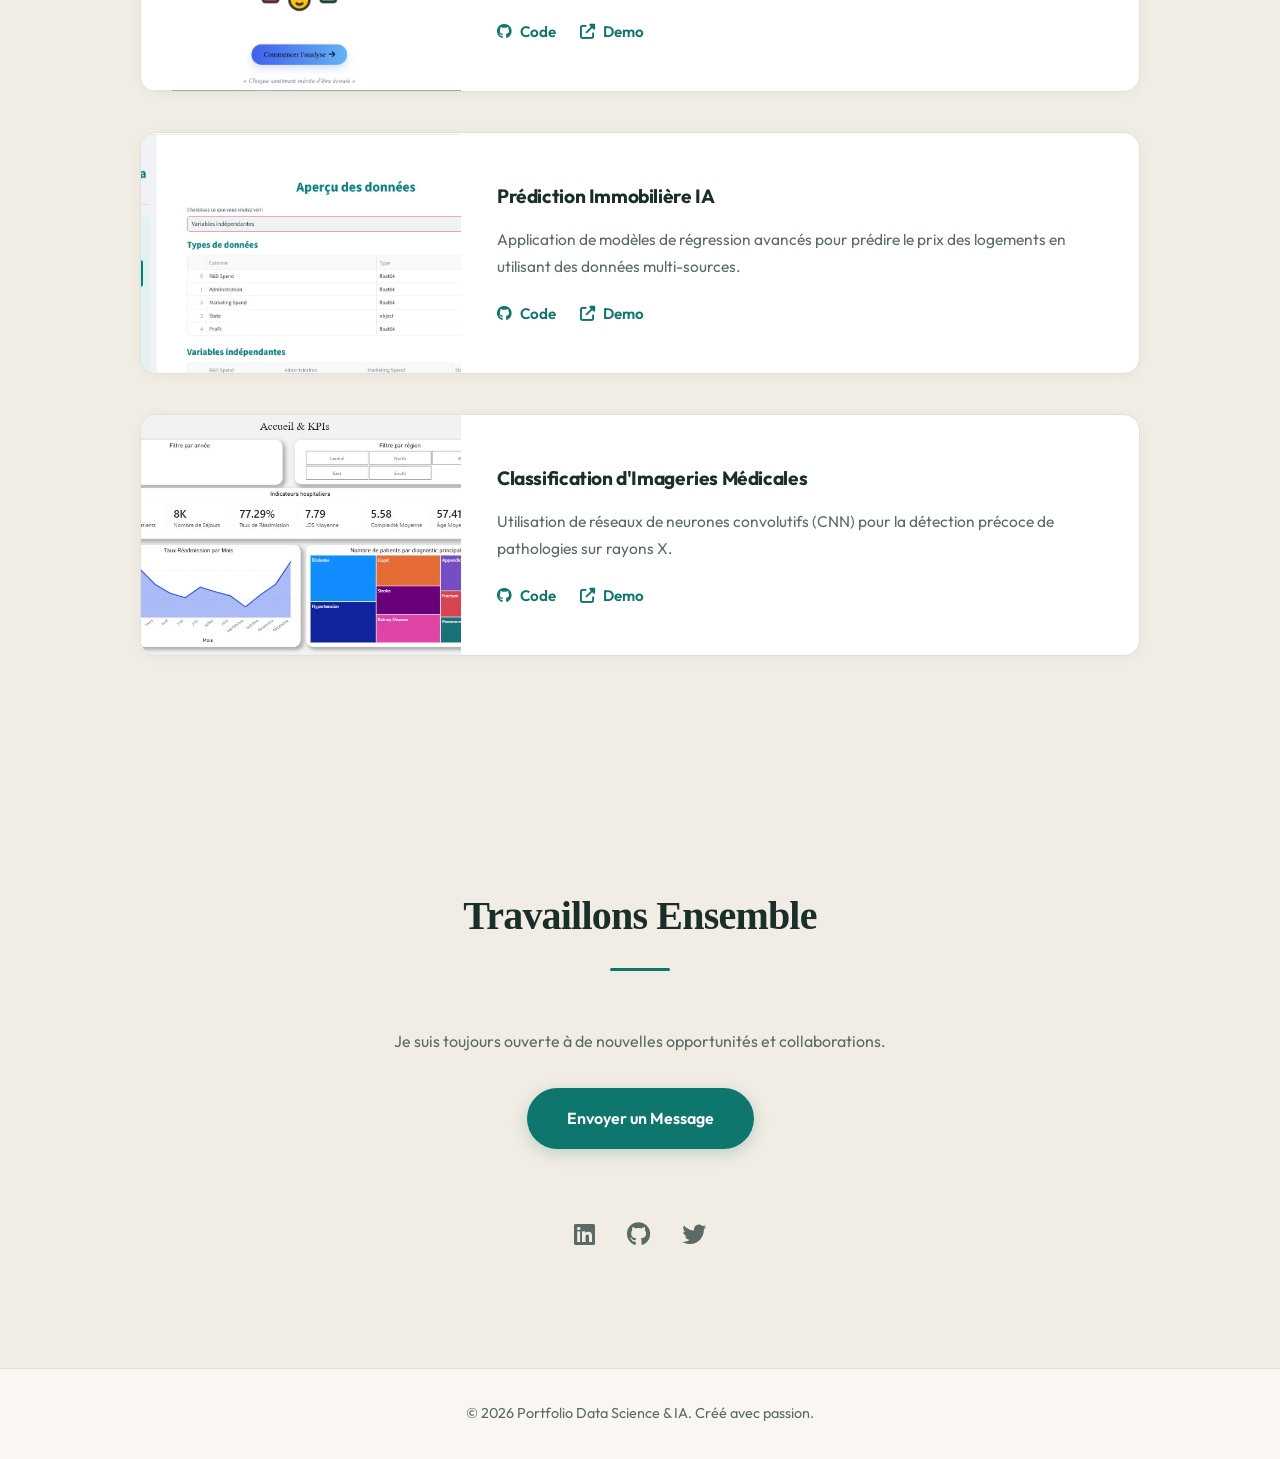
==== commit 84e8d967: "Add English version of portfolio page" ====
--- a/portfolio-en.html
+++ b/portfolio-en.html
@@ -1,359 +1,229 @@
-<!DOCTYPE html>
-<html lang="en">
-<head>
-    <meta charset="UTF-8">
-    <meta name="viewport" content="width=device-width, initial-scale=1.0">
-    <title>Imane Ahachi | Data Science & Artificial Intelligence</title>
-    <meta name="description" content="Portfolio of Imane Ahachi — Master's student in Data Science and Intelligent Systems. Projects, skills and academic background.">
-
-    <!-- Fonts -->
-    <link rel="preconnect" href="https://fonts.googleapis.com">
-    <link rel="preconnect" href="https://fonts.gstatic.com" crossorigin>
-    <link href="https://fonts.googleapis.com/css2?family=Outfit:wght@300;400;500;600;700;800&family=Playfair+Display:ital,wght@0,600;0,700;1,600&display=swap" rel="stylesheet">
-
-    <!-- Icons -->
-    <link rel="stylesheet" href="https://cdnjs.cloudflare.com/ajax/libs/font-awesome/6.4.0/css/all.min.css">
-
-    <!-- Custom CSS -->
-    <link rel="stylesheet" href="style.css">
-</head>
-<body>
-
-    <!-- Navigation -->
-    <nav id="navbar">
-        <div class="container nav-content">
-            <a href="#home" class="nav-brand">Imane Ahachi</a>
-
-            <button class="mobile-nav-toggle" aria-label="Menu Toggle">
-                <i class="fas fa-bars"></i>
-            </button>
-
-            <div class="nav-links">
-                <a href="#about">About</a>
-                <a href="#academic">Education</a>
-                <a href="#skills">Skills</a>
-                <a href="#projects">Projects</a>
-                <a href="#experience">Experience</a>
-                <a href="#contact">Contact</a>
-            </div>
-
-            <div class="nav-actions">
-                <!-- Language Switch -->
-                <div class="lang-switch" role="group" aria-label="Change language">
-                    <a href="index.html" class="lang-btn" lang="fr">FR</a>
-                    <a href="portfolio-en.html" class="lang-btn active" lang="en">EN</a>
-                </div>
-
-                <!-- Theme Toggle -->
-                <button class="theme-toggle" aria-label="Toggle dark mode">
-                    <i class="fas fa-moon"></i>
-                </button>
-            </div>
-        </div>
-    </nav>
-
-    <!-- Hero Section -->
-    <section id="home" class="hero">
-        <canvas id="hero-canvas" class="hero-canvas"></canvas>
-        <div class="container hero-content">
-            <div class="availability-badge reveal">
-                <span class="pulse-dot"></span>
-                Available for a final-year internship (PFE)
-            </div>
-            <h1 class="reveal">Imane Ahachi</h1>
-            <p class="hero-subtitle reveal">Master's Student – Data Science &amp; Intelligent Systems</p>
-            <p class="reveal">Passionate about Data and AI, looking for a final-year internship to put my skills into practice.</p>
-            <div class="hero-buttons reveal">
-                <a class="btn btn--primary" href="#contact">Contact me</a>
-                <a class="btn btn--primary" href="#projects">View my projects</a>
-            </div>
-        </div>
-    </section>
-
-    <!-- About Section -->
-    <section id="about" class="about">
-        <div class="container">
-            <div class="section-title reveal">
-                <h2>About</h2>
-                <div class="underline"></div>
-            </div>
-            <div class="about-card reveal">
-                <p>Currently in my second year of a <strong>Master's in Data Science and Intelligent Systems</strong> at the Polydisciplinary Faculty of Nador (FPN), holding a Bachelor's degree in Science and Technology from FSTH.</p>
-                <p>Passionate about <strong>Artificial Intelligence</strong> and <strong>Data Science</strong>, I want to apply my skills during a final-year internship, contributing to concrete projects combining data analysis and intelligent solution development.</p>
-                <p>Curious, rigorous and results-oriented, I enjoy exploring complex problems and turning them into actionable solutions through data.</p>
-            </div>
-        </div>
-    </section>
-
-    <!-- Academic Background -->
-    <section id="academic" class="academic">
-        <div class="container">
-            <div class="section-title reveal">
-                <h2>Education</h2>
-                <div class="underline"></div>
-            </div>
-
-            <div class="timeline">
-                <div class="timeline-item reveal">
-                    <span class="timeline-date">2025 – Present</span>
-                    <div class="timeline-content">
-                        <h3>Master's in Data Science and Intelligent Systems</h3>
-                        <span class="timeline-institution">Polydisciplinary Faculty of Nador (FPN)</span>
-                        <p>In-depth study of AI algorithms, Big Data, Deep Learning, Machine Learning and complex decision-making systems.</p>
-                    </div>
-                </div>
-
-                <div class="timeline-item reveal">
-                    <span class="timeline-date">2022 – 2025</span>
-                    <div class="timeline-content">
-                        <h3>Bachelor's in Data Engineering and Software Development</h3>
-                        <span class="timeline-institution">Faculty of Sciences and Techniques of Al Hoceima (FSTH)</span>
-                        <p>Strong foundations in programming, mathematics, statistics, databases and software development.</p>
-                    </div>
-                </div>
-            </div>
-        </div>
-    </section>
-
-    <!-- Skills Section -->
-    <section id="skills" class="skills">
-        <div class="container">
-            <div class="section-title reveal">
-                <h2>Technical Skills</h2>
-                <div class="underline"></div>
-            </div>
-
-            <div class="skills-grid">
-                <div class="skill-card reveal">
-                    <i class="fas fa-code"></i>
-                    <h3>Languages</h3>
-                    <div class="skill-tags">
-                        <span class="skill-tag">Python</span>
-                        <span class="skill-tag">Java</span>
-                        <span class="skill-tag">Spring Boot</span>
-                        <span class="skill-tag">SQL</span>
-                        <span class="skill-tag">PL/SQL</span>
-                        <span class="skill-tag">C++</span>
-                    </div>
-                </div>
-
-                <div class="skill-card reveal">
-                    <i class="fas fa-brain"></i>
-                    <h3>Data &amp; AI</h3>
-                    <div class="skill-tags">
-                        <span class="skill-tag">Pandas</span>
-                        <span class="skill-tag">NumPy</span>
-                        <span class="skill-tag">Scikit-learn</span>
-                        <span class="skill-tag">PyTorch</span>
-                        <span class="skill-tag">TensorFlow</span>
-                        <span class="skill-tag">Matplotlib</span>
-                        <span class="skill-tag">Seaborn</span>
-                        <span class="skill-tag">Streamlit</span>
-                        <span class="skill-tag">Flask</span>
-                        <span class="skill-tag">Django</span>
-                    </div>
-                </div>
-
-                <div class="skill-card reveal">
-                    <i class="fas fa-globe"></i>
-                    <h3>Web Development</h3>
-                    <div class="skill-tags">
-                        <span class="skill-tag">PHP</span>
-                        <span class="skill-tag">HTML</span>
-                        <span class="skill-tag">CSS</span>
-                        <span class="skill-tag">JavaScript</span>
-                    </div>
-                </div>
-
-                <div class="skill-card reveal">
-                    <i class="fas fa-database"></i>
-                    <h3>Databases</h3>
-                    <div class="skill-tags">
-                        <span class="skill-tag">MySQL</span>
-                        <span class="skill-tag">Oracle</span>
-                        <span class="skill-tag">PostgreSQL</span>
-                        <span class="skill-tag">SQLAlchemy</span>
-                    </div>
-                </div>
-
-                <div class="skill-card reveal">
-                    <i class="fas fa-tools"></i>
-                    <h3>Tools</h3>
-                    <div class="skill-tags">
-                        <span class="skill-tag">Power BI</span>
-                        <span class="skill-tag">Spyder</span>
-                        <span class="skill-tag">VS Code</span>
-                        <span class="skill-tag">IntelliJ IDEA</span>
-                        <span class="skill-tag">Weka</span>
-                        <span class="skill-tag">SSIS</span>
-                        <span class="skill-tag">Microsoft Access</span>
-                    </div>
-                </div>
-            </div>
-        </div>
-    </section>
-
-    <!-- Projects Section -->
-    <section id="projects" class="projects">
-        <div class="container">
-            <div class="section-title reveal">
-                <h2>Academic Projects</h2>
-                <div class="underline"></div>
-            </div>
-
-            <div class="projects-grid">
-                <!-- Project 1 -->
-                <div class="project-card reveal">
-                    <div class="project-image" id="project1-img"></div>
-                    <div class="project-info">
-                        <h3>Sentiment Analysis — Moroccan Arabic Social Media</h3>
-                        <p>Development of an automatic sentiment classification model for Moroccan Arabic tweets, with deployment via a Flask web application enabling real-time analysis.</p>
-                        <div class="project-tech">
-                            <span>AraBERT</span>
-                            <span>LSTM</span>
-                            <span>BiLSTM</span>
-                            <span>GRU</span>
-                            <span>CNN</span>
-                            <span>Flask</span>
-                        </div>
-                        <div class="project-links">
-                            <a href="https://github.com/imaneahachi/PFE-NLP-DARIJA-SENTIMENT-ANALYSIS" 
-                            target="_blank" 
-                            rel="noopener noreferrer" 
-                            class="project-link">
-                                <i class="fab fa-github"></i> Code
-                            </a>
-                            <!-- <a href="#" class="project-link"><i class="fas fa-external-link-alt"></i> Demo</a> -->
-
-                        </div>
-                    </div>
-                </div>
-
-                <!-- Project 2 -->
-                <div class="project-card reveal">
-                    <div class="project-image" id="project2-img"></div>
-                    <div class="project-info">
-                        <h3>Company Profit Prediction System</h3>
-                        <p>Web application developed with Streamlit for company profit prediction using multiple linear regression, including data preprocessing and interactive visualization.</p>
-                        <div class="project-tech">
-                            <span>Machine Learning</span>
-                            <span>Streamlit</span>
-                            <span>Linear Regression</span>
-                            <span>Python</span>
-                        </div>
-                        <div class="project-links">
-                            <a href="https://github.com/imaneahachi/profit-prediction-app" target="_blank" rel="noopener noreferrer" class="project-link">
-                                <i class="fab fa-github"></i> Code
-                            </a>
-                            <!-- <a href="#" class="project-link"><i class="fas fa-external-link-alt"></i> Demo</a> -->
-                        </div>
-                    </div>
-                </div>
-
-                <!-- Project 3 -->
-                <div class="project-card reveal">
-                    <div class="project-image" id="project3-img"></div>
-                    <div class="project-info">
-                        <h3>Business Intelligence &amp; Data Warehouse — Hospital Readmissions Analysis</h3>
-                        <p>Design of a complete BI pipeline for hospital readmissions analysis: multi-source extraction (CSV, Excel, SQLite), data transformation and cleaning with Python and Pandas, loading via SSIS into a Star-Schema SQL Server Data Warehouse, and creation of interactive Power BI dashboards (KPIs, analysis by age group, diagnosis, region and seasonality)..</p>
-                        <div class="project-tech">
-                            <span>Power BI</span>
-                            <span>DAX</span>
-                            <span>Data Visualization</span>
-                        </div>
-                        <div class="project-links">
-                            <a href="https://github.com/imaneahachi/Hospital-BI-Readmission" target="_blank" rel="noopener noreferrer" class="project-link">
-                                <i class="fab fa-github"></i> Code
-                            </a>
-                        </div>
-                    </div>
-                </div>
-            </div>
-        </div>
-    </section>
-
-    <!-- Experience Section -->
-    <section id="experience" class="experience">
-        <div class="container">
-            <div class="section-title reveal">
-                <h2>Experience</h2>
-                <div class="underline"></div>
-            </div>
-
-            <div class="experience-card reveal">
-                <h3>Al Hoceima Airport</h3>
-                <span class="exp-role"><i class="fas fa-briefcase"></i> Intern — IT</span>
-                <span class="exp-date"><i class="far fa-calendar-alt"></i> 2025 – 2026</span>
-                <ul>
-                    <li>Built a complete Business Intelligence pipeline processing flight records, using Python for ETL from three heterogeneous sources (CSV, Excel, SQLite) into a SQL Server Data Warehouse structured as a Star Schema, loaded via SSIS. On top of this Data Warehouse, developed an SSAS Tabular model featuring DAX measures and key performance indicators, which power four live-connected Power BI dashboards used for airline performance and delay analysis.</li>
-                </ul>
-            </div>
-        </div>
-    </section>
-
-    <!-- Languages & Soft Skills Section -->
-    <section id="languages" class="languages">
-        <div class="container">
-            <div class="section-title reveal">
-                <h2>Languages and Soft Skills</h2>
-                <div class="underline"></div>
-            </div>
-
-            <div class="lang-skills-grid">
-                <div class="lang-card reveal">
-                    <i class="fas fa-language"></i>
-                    <h3>Languages</h3>
-                    <ul>
-                        <li>French — professional proficiency</li>
-                        <li>English — professional proficiency</li>
-                    </ul>
-                </div>
-
-                <div class="lang-card reveal">
-                    <i class="fas fa-users"></i>
-                    <h3>Soft Skills</h3>
-                    <ul>
-                        <li>Organizational skills and rigor</li>
-                        <li>Team spirit</li>
-                        <li>Adaptability</li>
-                        <li>Professional communication</li>
-                    </ul>
-                </div>
-            </div>
-        </div>
-    </section>
-
-    <!-- Contact Section -->
-    <section id="contact" class="contact-v2">
-        <div class="container reveal">
-            <h2 class="contact-title">Want to <span class="highlight">talk</span>?</h2>
-            <p class="contact-subtitle">I'm open to final-year internship opportunities.</p>
-
-            <div class="email-pill">
-                <span id="contact-email">imaneahachi@gmail.com</span>
-                <button class="copy-btn" onclick="copyEmail()" aria-label="Copy email">
-                    <i class="fa-regular fa-copy"></i>
-                </button>
-            </div>
-
-            <div class="contact-links">
-                <a href="https://www.linkedin.com/in/imane-ahachi-a26218288/" target="_blank" rel="noopener noreferrer" class="contact-pill">
-                    <i class="fab fa-linkedin"></i> LinkedIn
-                </a>
-                <a href="https://github.com/imaneahachi" target="_blank" rel="noopener noreferrer" class="contact-pill">
-                    <i class="fab fa-github"></i> GitHub
-                </a>
-            </div>
-        </div>
-    </section>
-
-    <footer>
-        <div class="container" style="padding: 2rem 0; text-align: center; color: var(--text-dim); font-size: 0.9rem;">
-            <p>&copy; 2026 Imane Ahachi — Data Science &amp; Artificial Intelligence</p>
-        </div>
-    </footer>
-
-    <!-- Scripts -->
-    <script src="script.js"></script>
-</body>
-</html>+<!DOCTYPE html>
+<html lang="fr">
+<head>
+    <meta charset="UTF-8">
+    <meta name="viewport" content="width=device-width, initial-scale=1.0">
+    <title>Portfolio | Data Science & Artificial Intelligence</title>
+    <meta name="description" content="Portfolio de Master 1 en Data Science et Intelligence Artificielle. Projets, compétences et parcours académique.">
+    
+    <!-- Fonts -->
+    <link rel="preconnect" href="https://fonts.googleapis.com">
+    <link rel="preconnect" href="https://fonts.gstatic.com" crossorigin>
+    <link href="https://fonts.googleapis.com/css2?family=Outfit:wght@300;400;500;600;700;800&display=swap" rel="stylesheet">
+    
+    <!-- Icons -->
+    <link rel="stylesheet" href="https://cdnjs.cloudflare.com/ajax/libs/font-awesome/6.4.0/css/all.min.css">
+    
+    <!-- Custom CSS -->
+    <link rel="stylesheet" href="style.css">
+</head>
+<body>
+
+    <!-- Navigation -->
+    <nav id="navbar">
+        <div class="container nav-content">
+            <a href="#" class="logo">DS<span class="gradient-text">AI</span>.</a>
+            <button class="mobile-nav-toggle" aria-label="Menu Toggle">
+                <i class="fas fa-bars"></i>
+            </button>
+            <div class="nav-links">
+                <a href="#about">À propos</a>
+                <a href="#skills">Compétences</a>
+                <a href="#academic">Parcours</a>
+                <a href="#projects">Projets</a>
+                <a href="#contact">Contact</a>
+            </div>
+        </div>
+    </nav>
+
+    <!-- Hero Section -->
+    <section id="hero" class="hero">
+        <canvas id="hero-canvas" class="hero-canvas"></canvas>
+        <div class="container hero-content">
+            <h1 class="reveal">Imane Ahachi</h1>
+            <p class="reveal">Étudiante en Master 1 Data Science et Systèmes Intelligents.</p>
+        </div>
+    </section>
+
+    <!-- About Section -->
+    <section id="about" class="about">
+        <div class="container">
+            <div class="section-title reveal">
+                <h2>À propos</h2>
+                <div class="underline"></div>
+            </div>
+            <div class="about-card glass reveal">
+                <p>Actuellement en première année de <strong>Master en Data Science et Systèmes Intelligents</strong>, je me passionne pour l'exploration de données et le développement de solutions basées sur l'intelligence artificielle.</p>
+                <p>Mon parcours académique m'a permis d'acquérir des bases solides en mathématiques, statistiques et algorithmique. Aujourd'hui, je mets ces compétences au service de projets concrets, de l'analyse prédictive à la conception de modèles de deep learning.</p>
+                <p>Curieuse et rigoureuse, je cherche constamment à repousser les limites de ce que la donnée peut nous apprendre pour créer un impact positif.</p>
+            </div>
+        </div>
+    </section>
+
+    <!-- Skills Section -->
+    <section id="skills" class="skills">
+        <div class="container">
+            <div class="section-title reveal">
+                <h2>Compétences Techniques</h2>
+                <div class="underline"></div>
+            </div>
+            
+            <div class="skills-grid">
+                <!-- Machine Learning -->
+                <div class="skill-card glass reveal">
+                    <i class="fas fa-brain"></i>
+                    <h3>Machine Learning</h3>
+                    <div class="skill-tags">
+                        <span class="skill-tag">Scikit-Learn</span>
+                        <span class="skill-tag">XGBoost</span>
+                        <span class="skill-tag">Regression</span>
+                        <span class="skill-tag">Clustering</span>
+                    </div>
+                </div>
+
+                <!-- Deep Learning -->
+                <div class="skill-card glass reveal">
+                    <i class="fas fa-network-wired"></i>
+                    <h3>Deep Learning</h3>
+                    <div class="skill-tags">
+                        <span class="skill-tag">TensorFlow</span>
+                        <span class="skill-tag">PyTorch</span>
+                        <span class="skill-tag">CNN</span>
+                        <span class="skill-tag">NLP</span>
+                    </div>
+                </div>
+
+                <!-- Programming & Data -->
+                <div class="skill-card glass reveal">
+                    <i class="fas fa-code"></i>
+                    <h3>Data Engineering</h3>
+                    <div class="skill-tags">
+                        <span class="skill-tag">Python (Pandas, Numpy)</span>
+                        <span class="skill-tag">SQL</span>
+                        <span class="skill-tag">NoSQL</span>
+                        <span class="skill-tag">ETL</span>
+                    </div>
+                </div>
+
+                <!-- Visualization -->
+                <div class="skill-card glass reveal">
+                    <i class="fas fa-chart-line"></i>
+                    <h3>Visualisation</h3>
+                    <div class="skill-tags">
+                        <span class="skill-tag">Matplotlib</span>
+                        <span class="skill-tag">Seaborn</span>
+                        <span class="skill-tag">Tableau</span>
+                        <span class="skill-tag">Power BI</span>
+                    </div>
+                </div>
+            </div>
+        </div>
+    </section>
+
+    <!-- Academic Background -->
+    <section id="academic" class="academic">
+        <div class="container">
+            <div class="section-title reveal">
+                <h2>Parcours Académique</h2>
+                <div class="underline"></div>
+            </div>
+
+            <div class="timeline">
+                <div class="timeline-item reveal">
+                    <span class="timeline-date">2023 - Présent</span>
+                    <div class="timeline-content">
+                        <h3>Master 1 : Data Science et Systèmes Intelligents</h3>
+                        <p>Approfondissement des algorithmes d'IA, Big Data et systèmes décisionnels complexes.</p>
+                    </div>
+                </div>
+
+                <div class="timeline-item reveal">
+                    <span class="timeline-date">2020 - 2023</span>
+                    <div class="timeline-content">
+                        <h3>Licence en Informatique / Mathématiques</h3>
+                        <p>Bases solides en programmation, statistiques, probabilités et algèbre linéaire.</p>
+                    </div>
+                </div>
+            </div>
+        </div>
+    </section>
+
+    <!-- Projects Section -->
+    <section id="projects" class="projects">
+        <div class="container">
+            <div class="section-title reveal">
+                <h2>Projets Réalisés</h2>
+                <div class="underline"></div>
+            </div>
+
+            <div class="projects-grid">
+                <!-- Project 1 -->
+                <div class="project-card glass reveal">
+                    <div class="project-image" id="project1-img"></div>
+                    <div class="project-info">
+                        <h3>Analyse de Sentiment au Niveau Global</h3>
+                        <p>Développement d'un modèle NLP pour analyser les sentiments sur Twitter en temps réel avec une précision de 92%.</p>
+                        <div class="project-links">
+                            <a href="#" class="project-link"><i class="fab fa-github"></i> Code</a>
+                            <a href="#" class="project-link"><i class="fas fa-external-link-alt"></i> Demo</a>
+                        </div>
+                    </div>
+                </div>
+
+                <!-- Project 2 -->
+                <div class="project-card glass reveal">
+                    <div class="project-image" id="project2-img"></div>
+                    <div class="project-info">
+                        <h3>Prédiction Immobilière IA</h3>
+                        <p>Application de modèles de régression avancés pour prédire le prix des logements en utilisant des données multi-sources.</p>
+                        <div class="project-links">
+                            <a href="#" class="project-link"><i class="fab fa-github"></i> Code</a>
+                            <a href="#" class="project-link"><i class="fas fa-external-link-alt"></i> Demo</a>
+                        </div>
+                    </div>
+                </div>
+
+                <!-- Project 3 -->
+                <div class="project-card glass reveal">
+                    <div class="project-image" id="project3-img"></div>
+                    <div class="project-info">
+                        <h3>Classification d'Imageries Médicales</h3>
+                        <p>Utilisation de réseaux de neurones convolutifs (CNN) pour la détection précoce de pathologies sur rayons X.</p>
+                        <div class="project-links">
+                            <a href="#" class="project-link"><i class="fab fa-github"></i> Code</a>
+                            <a href="#" class="project-link"><i class="fas fa-external-link-alt"></i> Demo</a>
+                        </div>
+                    </div>
+                </div>
+            </div>
+        </div>
+    </section>
+
+    <!-- Contact Section -->
+    <section id="contact" class="contact">
+        <div class="container reveal" style="text-align: center;">
+            <div class="section-title">
+                <h2>Travaillons Ensemble</h2>
+                <div class="underline"></div>
+            </div>
+            <p style="color: var(--text-dim); margin-bottom: 2rem;">Je suis toujours ouverte à de nouvelles opportunités et collaborations.</p>
+            <a href="mailto:example@email.com" class="btn btn-primary">Envoyer un Message</a>
+            
+            <div style="margin-top: 4rem; display: flex; justify-content: center; gap: 2rem;">
+                <a href="#" style="color: var(--text-dim); font-size: 1.5rem;"><i class="fab fa-linkedin"></i></a>
+                <a href="#" style="color: var(--text-dim); font-size: 1.5rem;"><i class="fab fa-github"></i></a>
+                <a href="#" style="color: var(--text-dim); font-size: 1.5rem;"><i class="fab fa-twitter"></i></a>
+            </div>
+        </div>
+    </section>
+
+    <footer>
+        <div class="container" style="padding: 2rem 0; border-top: 1px solid var(--glass-border); text-align: center; color: var(--text-dim); font-size: 0.9rem;">
+            <p>&copy; 2026 Portfolio Data Science & IA. Créé avec passion.</p>
+        </div>
+    </footer>
+
+    <!-- Scripts -->
+    <script src="script.js"></script>
+</body>
+</html>
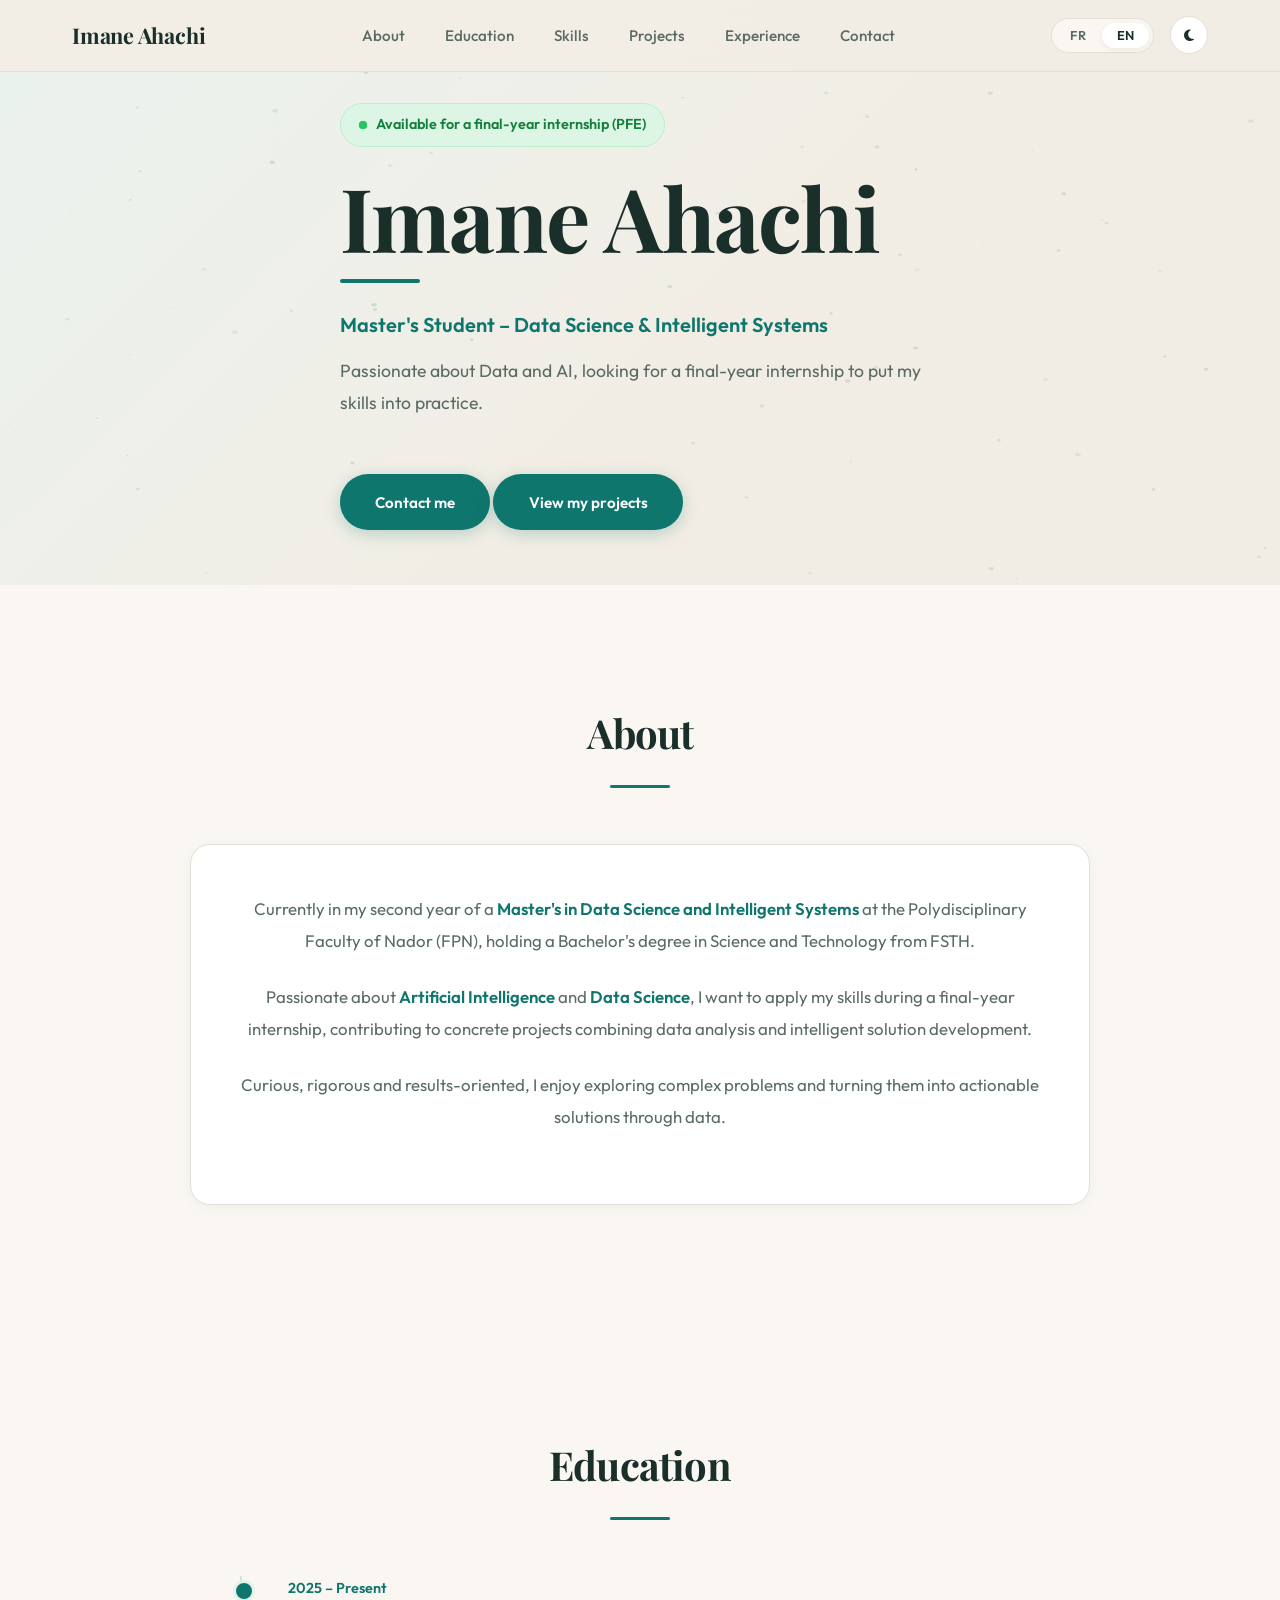
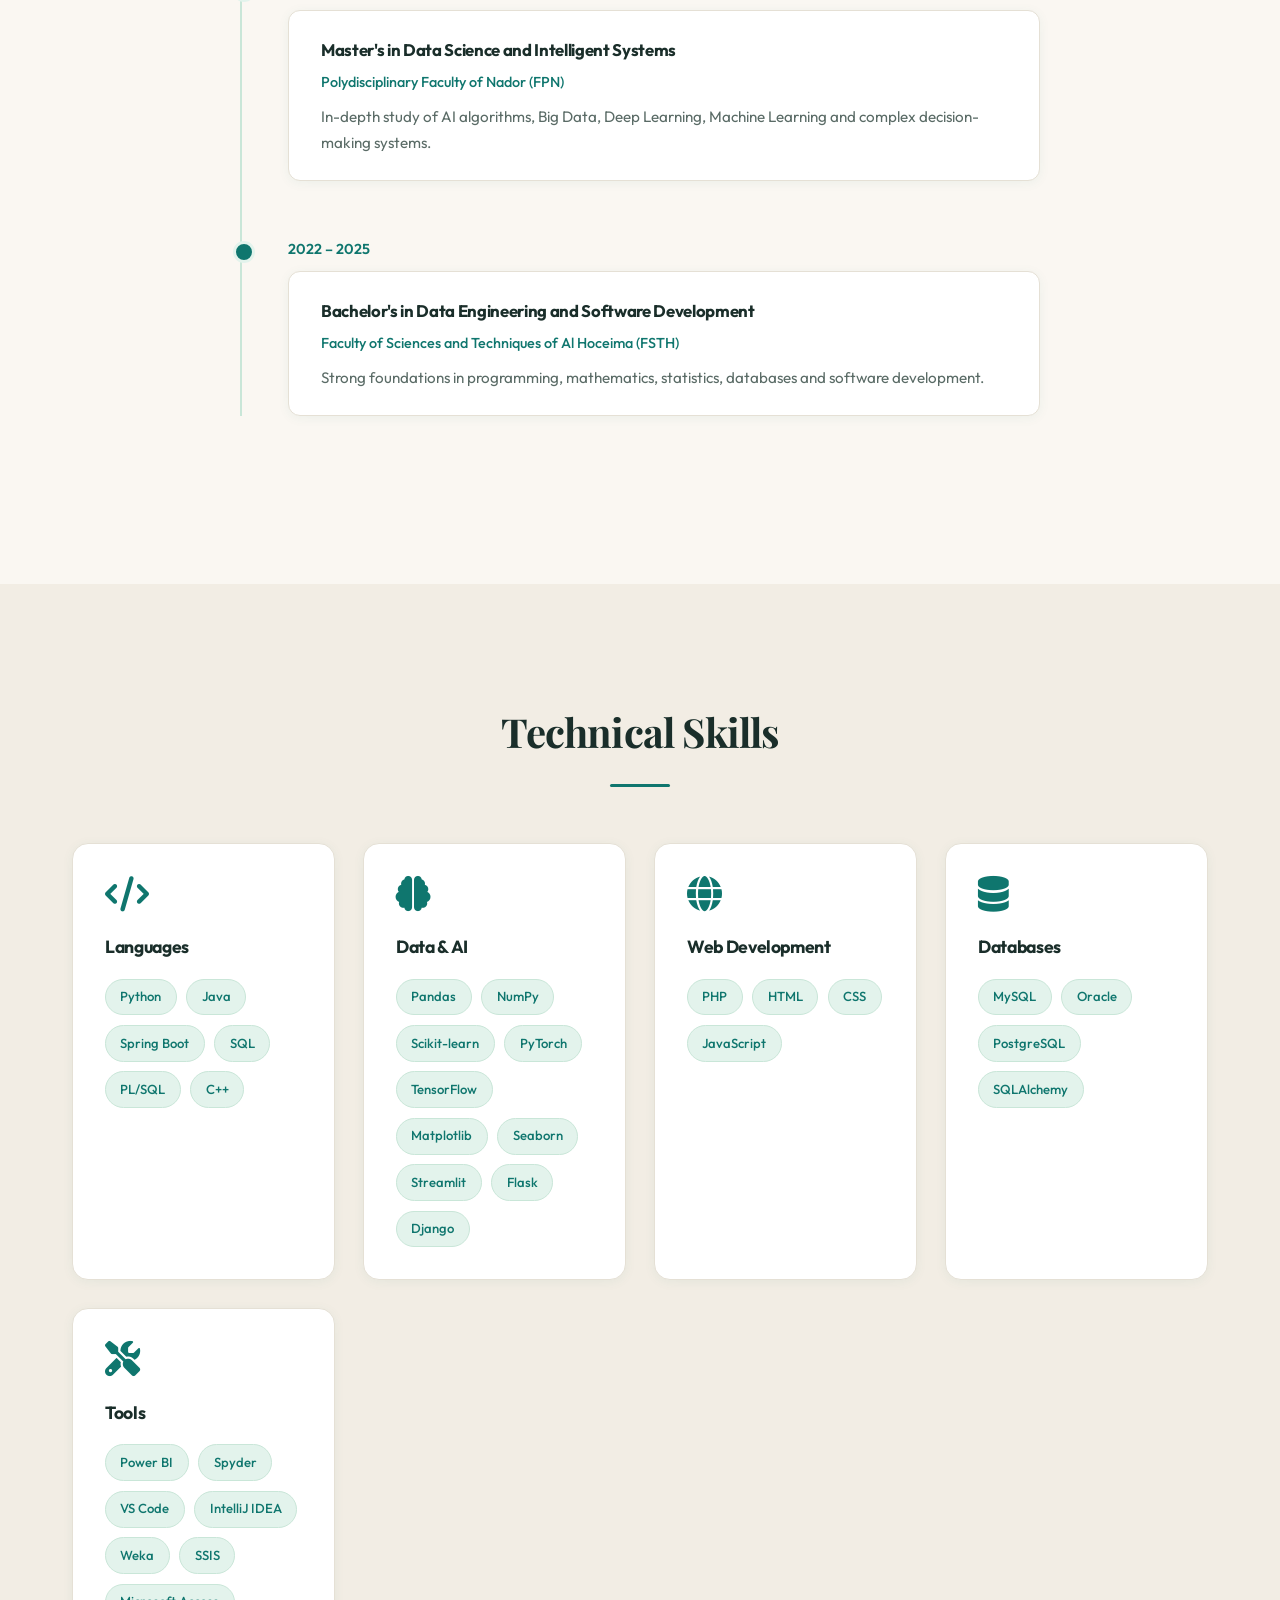
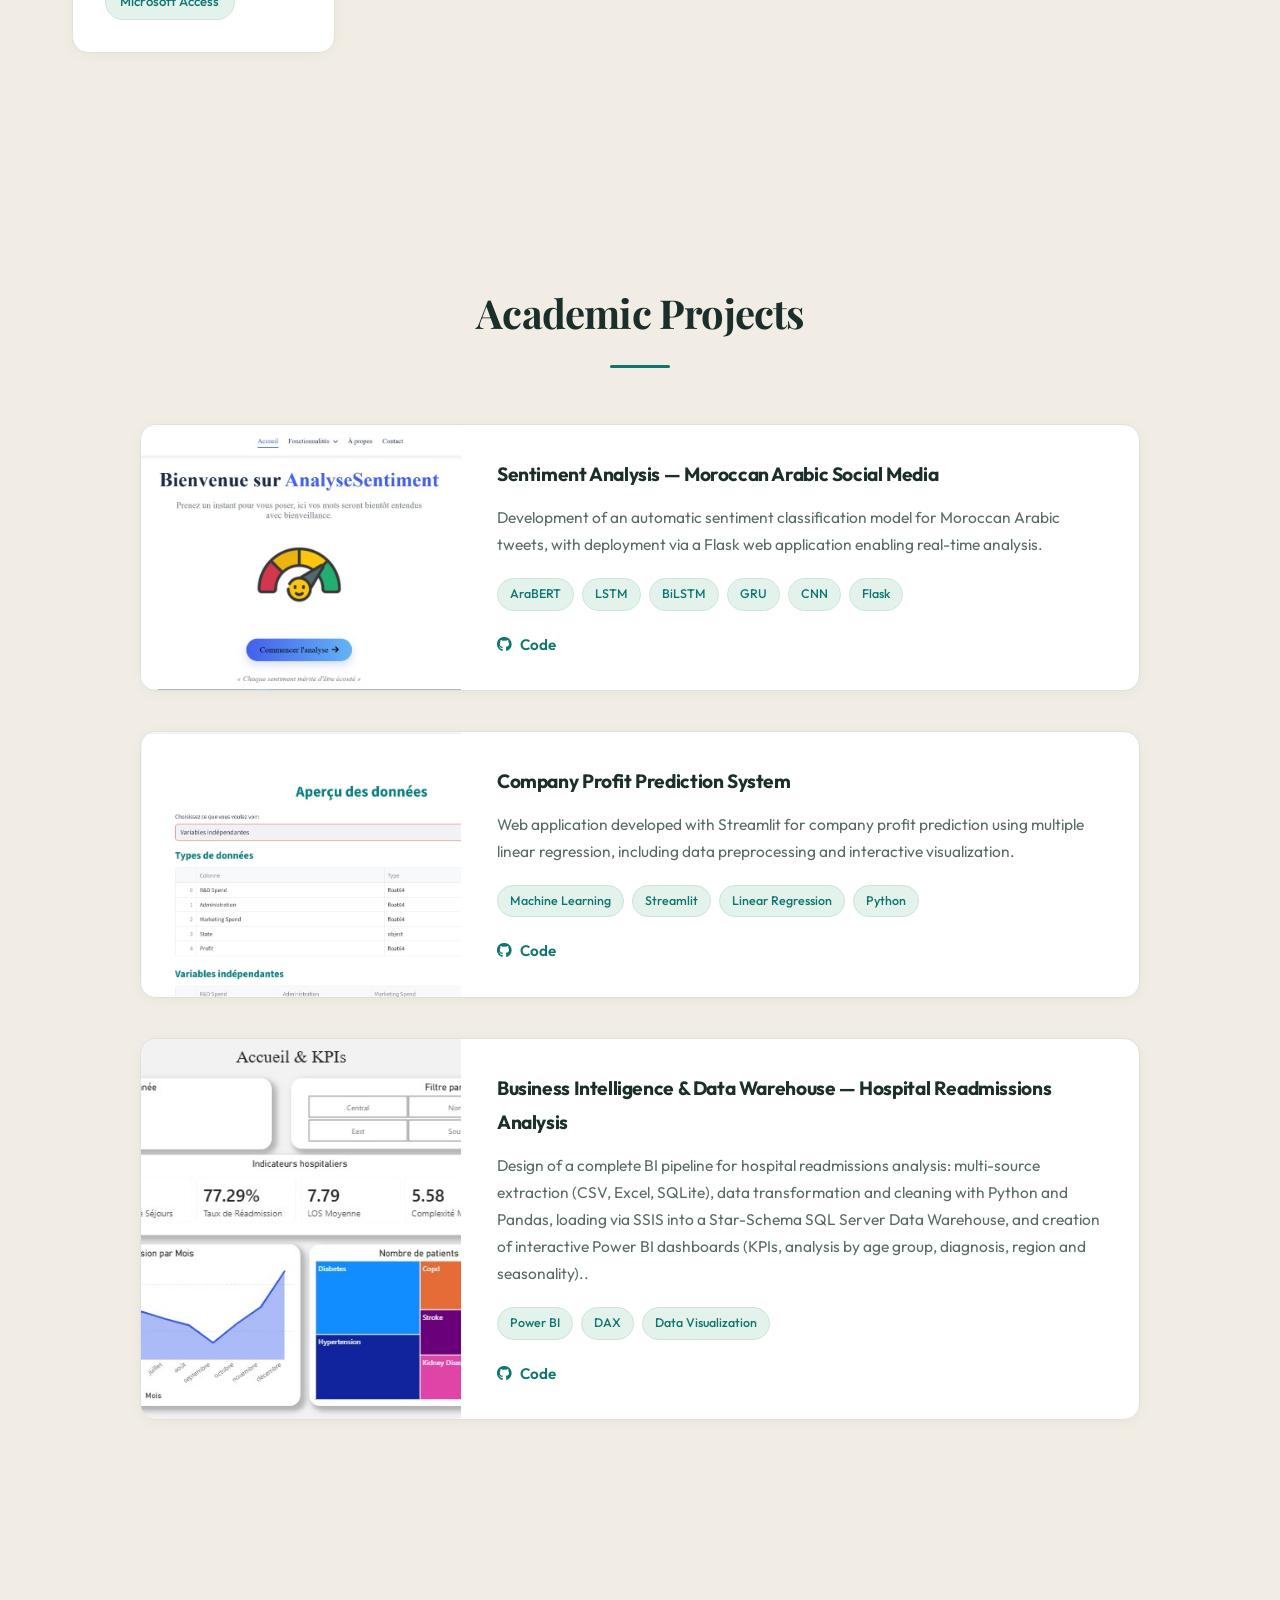
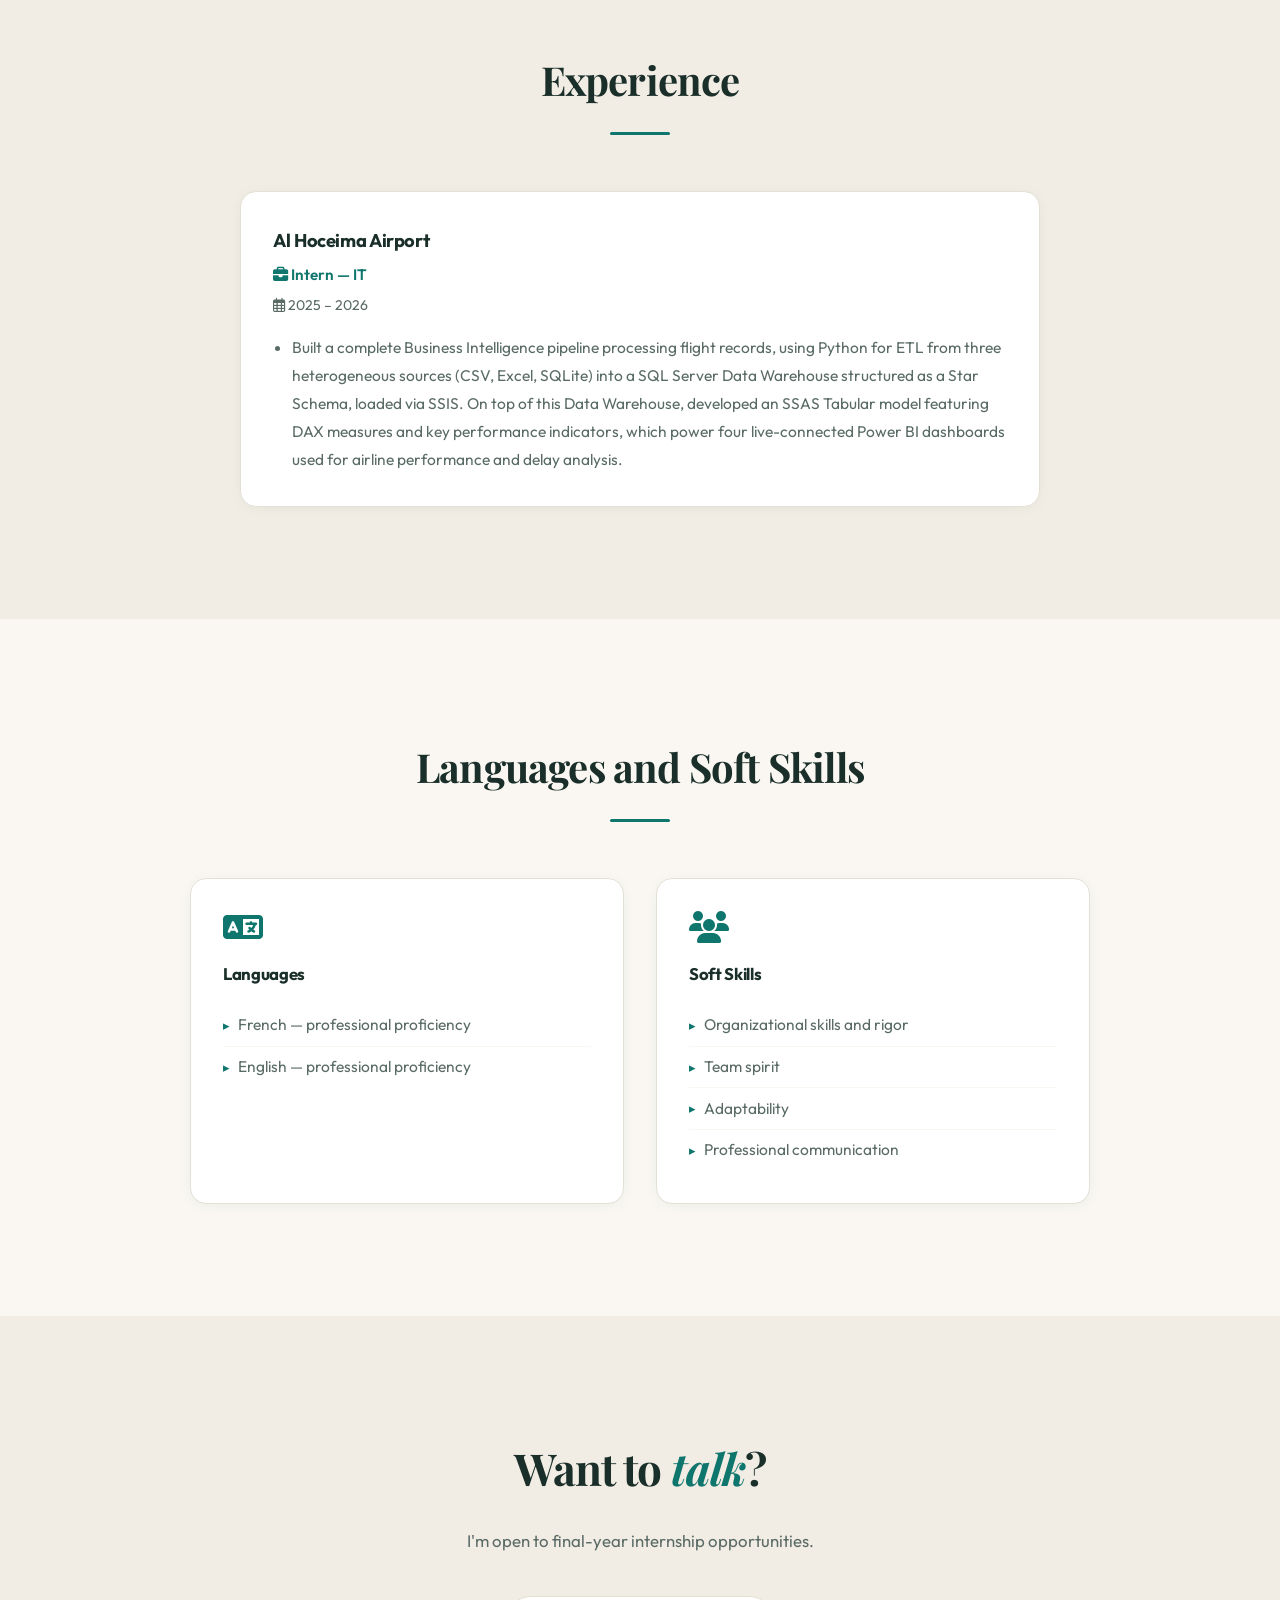
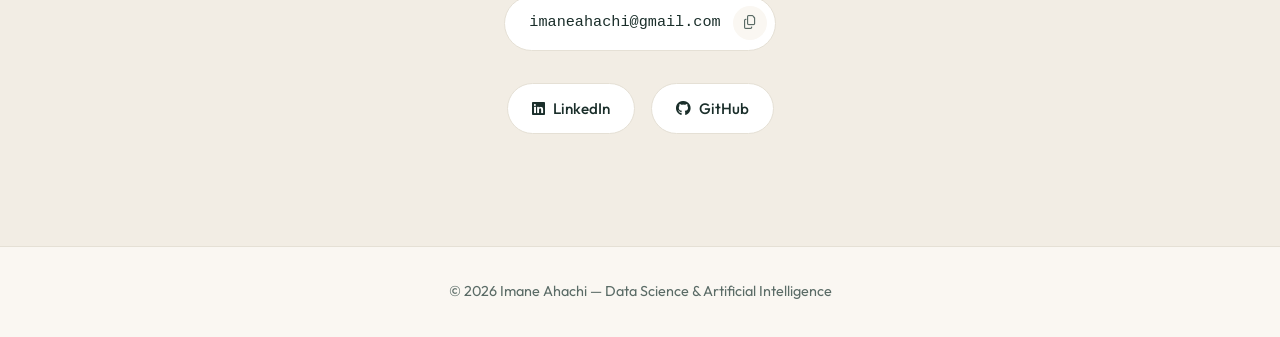
==== commit 05aae4c6: "Translate portfolio-en.html from French to English" ====
--- a/portfolio-en.html
+++ b/portfolio-en.html
@@ -1,19 +1,19 @@
 <!DOCTYPE html>
-<html lang="fr">
+<html lang="en">
 <head>
     <meta charset="UTF-8">
     <meta name="viewport" content="width=device-width, initial-scale=1.0">
-    <title>Portfolio | Data Science & Artificial Intelligence</title>
-    <meta name="description" content="Portfolio de Master 1 en Data Science et Intelligence Artificielle. Projets, compétences et parcours académique.">
-    
+    <title>Imane Ahachi | Data Science & Artificial Intelligence</title>
+    <meta name="description" content="Portfolio of Imane Ahachi — Master's student in Data Science and Intelligent Systems. Projects, skills and academic background.">
+
     <!-- Fonts -->
     <link rel="preconnect" href="https://fonts.googleapis.com">
     <link rel="preconnect" href="https://fonts.gstatic.com" crossorigin>
-    <link href="https://fonts.googleapis.com/css2?family=Outfit:wght@300;400;500;600;700;800&display=swap" rel="stylesheet">
-    
+    <link href="https://fonts.googleapis.com/css2?family=Outfit:wght@300;400;500;600;700;800&family=Playfair+Display:ital,wght@0,600;0,700;1,600&display=swap" rel="stylesheet">
+
     <!-- Icons -->
     <link rel="stylesheet" href="https://cdnjs.cloudflare.com/ajax/libs/font-awesome/6.4.0/css/all.min.css">
-    
+
     <!-- Custom CSS -->
     <link rel="stylesheet" href="style.css">
 </head>
@@ -22,26 +22,51 @@
     <!-- Navigation -->
     <nav id="navbar">
         <div class="container nav-content">
-            <a href="#" class="logo">DS<span class="gradient-text">AI</span>.</a>
+            <a href="#home" class="nav-brand">Imane Ahachi</a>
+
             <button class="mobile-nav-toggle" aria-label="Menu Toggle">
                 <i class="fas fa-bars"></i>
             </button>
+
             <div class="nav-links">
-                <a href="#about">À propos</a>
-                <a href="#skills">Compétences</a>
-                <a href="#academic">Parcours</a>
-                <a href="#projects">Projets</a>
+                <a href="#about">About</a>
+                <a href="#academic">Education</a>
+                <a href="#skills">Skills</a>
+                <a href="#projects">Projects</a>
+                <a href="#experience">Experience</a>
                 <a href="#contact">Contact</a>
             </div>
+
+            <div class="nav-actions">
+                <!-- Language Switch -->
+                <div class="lang-switch" role="group" aria-label="Change language">
+                    <a href="index.html" class="lang-btn" lang="fr">FR</a>
+                    <a href="portfolio-en.html" class="lang-btn active" lang="en">EN</a>
+                </div>
+
+                <!-- Theme Toggle -->
+                <button class="theme-toggle" aria-label="Toggle dark mode">
+                    <i class="fas fa-moon"></i>
+                </button>
+            </div>
         </div>
     </nav>
 
     <!-- Hero Section -->
-    <section id="hero" class="hero">
+    <section id="home" class="hero">
         <canvas id="hero-canvas" class="hero-canvas"></canvas>
         <div class="container hero-content">
+            <div class="availability-badge reveal">
+                <span class="pulse-dot"></span>
+                Available for a final-year internship (PFE)
+            </div>
             <h1 class="reveal">Imane Ahachi</h1>
-            <p class="reveal">Étudiante en Master 1 Data Science et Systèmes Intelligents.</p>
+            <p class="hero-subtitle reveal">Master's Student – Data Science &amp; Intelligent Systems</p>
+            <p class="reveal">Passionate about Data and AI, looking for a final-year internship to put my skills into practice.</p>
+            <div class="hero-buttons reveal">
+                <a class="btn btn--primary" href="#contact">Contact me</a>
+                <a class="btn btn--primary" href="#projects">View my projects</a>
+            </div>
         </div>
     </section>
 
@@ -49,13 +74,43 @@
     <section id="about" class="about">
         <div class="container">
             <div class="section-title reveal">
-                <h2>À propos</h2>
-                <div class="underline"></div>
-            </div>
-            <div class="about-card glass reveal">
-                <p>Actuellement en première année de <strong>Master en Data Science et Systèmes Intelligents</strong>, je me passionne pour l'exploration de données et le développement de solutions basées sur l'intelligence artificielle.</p>
-                <p>Mon parcours académique m'a permis d'acquérir des bases solides en mathématiques, statistiques et algorithmique. Aujourd'hui, je mets ces compétences au service de projets concrets, de l'analyse prédictive à la conception de modèles de deep learning.</p>
-                <p>Curieuse et rigoureuse, je cherche constamment à repousser les limites de ce que la donnée peut nous apprendre pour créer un impact positif.</p>
+                <h2>About</h2>
+                <div class="underline"></div>
+            </div>
+            <div class="about-card reveal">
+                <p>Currently in my second year of a <strong>Master's in Data Science and Intelligent Systems</strong> at the Polydisciplinary Faculty of Nador (FPN), holding a Bachelor's degree in Science and Technology from FSTH.</p>
+                <p>Passionate about <strong>Artificial Intelligence</strong> and <strong>Data Science</strong>, I want to apply my skills during a final-year internship, contributing to concrete projects combining data analysis and intelligent solution development.</p>
+                <p>Curious, rigorous and results-oriented, I enjoy exploring complex problems and turning them into actionable solutions through data.</p>
+            </div>
+        </div>
+    </section>
+
+    <!-- Academic Background -->
+    <section id="academic" class="academic">
+        <div class="container">
+            <div class="section-title reveal">
+                <h2>Education</h2>
+                <div class="underline"></div>
+            </div>
+
+            <div class="timeline">
+                <div class="timeline-item reveal">
+                    <span class="timeline-date">2025 – Present</span>
+                    <div class="timeline-content">
+                        <h3>Master's in Data Science and Intelligent Systems</h3>
+                        <span class="timeline-institution">Polydisciplinary Faculty of Nador (FPN)</span>
+                        <p>In-depth study of AI algorithms, Big Data, Deep Learning, Machine Learning and complex decision-making systems.</p>
+                    </div>
+                </div>
+
+                <div class="timeline-item reveal">
+                    <span class="timeline-date">2022 – 2025</span>
+                    <div class="timeline-content">
+                        <h3>Bachelor's in Data Engineering and Software Development</h3>
+                        <span class="timeline-institution">Faculty of Sciences and Techniques of Al Hoceima (FSTH)</span>
+                        <p>Strong foundations in programming, mathematics, statistics, databases and software development.</p>
+                    </div>
+                </div>
             </div>
         </div>
     </section>
@@ -64,84 +119,74 @@
     <section id="skills" class="skills">
         <div class="container">
             <div class="section-title reveal">
-                <h2>Compétences Techniques</h2>
-                <div class="underline"></div>
-            </div>
-            
+                <h2>Technical Skills</h2>
+                <div class="underline"></div>
+            </div>
+
             <div class="skills-grid">
-                <!-- Machine Learning -->
-                <div class="skill-card glass reveal">
+                <div class="skill-card reveal">
+                    <i class="fas fa-code"></i>
+                    <h3>Languages</h3>
+                    <div class="skill-tags">
+                        <span class="skill-tag">Python</span>
+                        <span class="skill-tag">Java</span>
+                        <span class="skill-tag">Spring Boot</span>
+                        <span class="skill-tag">SQL</span>
+                        <span class="skill-tag">PL/SQL</span>
+                        <span class="skill-tag">C++</span>
+                    </div>
+                </div>
+
+                <div class="skill-card reveal">
                     <i class="fas fa-brain"></i>
-                    <h3>Machine Learning</h3>
-                    <div class="skill-tags">
-                        <span class="skill-tag">Scikit-Learn</span>
-                        <span class="skill-tag">XGBoost</span>
-                        <span class="skill-tag">Regression</span>
-                        <span class="skill-tag">Clustering</span>
-                    </div>
-                </div>
-
-                <!-- Deep Learning -->
-                <div class="skill-card glass reveal">
-                    <i class="fas fa-network-wired"></i>
-                    <h3>Deep Learning</h3>
-                    <div class="skill-tags">
+                    <h3>Data &amp; AI</h3>
+                    <div class="skill-tags">
+                        <span class="skill-tag">Pandas</span>
+                        <span class="skill-tag">NumPy</span>
+                        <span class="skill-tag">Scikit-learn</span>
+                        <span class="skill-tag">PyTorch</span>
                         <span class="skill-tag">TensorFlow</span>
-                        <span class="skill-tag">PyTorch</span>
-                        <span class="skill-tag">CNN</span>
-                        <span class="skill-tag">NLP</span>
-                    </div>
-                </div>
-
-                <!-- Programming & Data -->
-                <div class="skill-card glass reveal">
-                    <i class="fas fa-code"></i>
-                    <h3>Data Engineering</h3>
-                    <div class="skill-tags">
-                        <span class="skill-tag">Python (Pandas, Numpy)</span>
-                        <span class="skill-tag">SQL</span>
-                        <span class="skill-tag">NoSQL</span>
-                        <span class="skill-tag">ETL</span>
-                    </div>
-                </div>
-
-                <!-- Visualization -->
-                <div class="skill-card glass reveal">
-                    <i class="fas fa-chart-line"></i>
-                    <h3>Visualisation</h3>
-                    <div class="skill-tags">
                         <span class="skill-tag">Matplotlib</span>
                         <span class="skill-tag">Seaborn</span>
-                        <span class="skill-tag">Tableau</span>
+                        <span class="skill-tag">Streamlit</span>
+                        <span class="skill-tag">Flask</span>
+                        <span class="skill-tag">Django</span>
+                    </div>
+                </div>
+
+                <div class="skill-card reveal">
+                    <i class="fas fa-globe"></i>
+                    <h3>Web Development</h3>
+                    <div class="skill-tags">
+                        <span class="skill-tag">PHP</span>
+                        <span class="skill-tag">HTML</span>
+                        <span class="skill-tag">CSS</span>
+                        <span class="skill-tag">JavaScript</span>
+                    </div>
+                </div>
+
+                <div class="skill-card reveal">
+                    <i class="fas fa-database"></i>
+                    <h3>Databases</h3>
+                    <div class="skill-tags">
+                        <span class="skill-tag">MySQL</span>
+                        <span class="skill-tag">Oracle</span>
+                        <span class="skill-tag">PostgreSQL</span>
+                        <span class="skill-tag">SQLAlchemy</span>
+                    </div>
+                </div>
+
+                <div class="skill-card reveal">
+                    <i class="fas fa-tools"></i>
+                    <h3>Tools</h3>
+                    <div class="skill-tags">
                         <span class="skill-tag">Power BI</span>
-                    </div>
-                </div>
-            </div>
-        </div>
-    </section>
-
-    <!-- Academic Background -->
-    <section id="academic" class="academic">
-        <div class="container">
-            <div class="section-title reveal">
-                <h2>Parcours Académique</h2>
-                <div class="underline"></div>
-            </div>
-
-            <div class="timeline">
-                <div class="timeline-item reveal">
-                    <span class="timeline-date">2023 - Présent</span>
-                    <div class="timeline-content">
-                        <h3>Master 1 : Data Science et Systèmes Intelligents</h3>
-                        <p>Approfondissement des algorithmes d'IA, Big Data et systèmes décisionnels complexes.</p>
-                    </div>
-                </div>
-
-                <div class="timeline-item reveal">
-                    <span class="timeline-date">2020 - 2023</span>
-                    <div class="timeline-content">
-                        <h3>Licence en Informatique / Mathématiques</h3>
-                        <p>Bases solides en programmation, statistiques, probabilités et algèbre linéaire.</p>
+                        <span class="skill-tag">Spyder</span>
+                        <span class="skill-tag">VS Code</span>
+                        <span class="skill-tag">IntelliJ IDEA</span>
+                        <span class="skill-tag">Weka</span>
+                        <span class="skill-tag">SSIS</span>
+                        <span class="skill-tag">Microsoft Access</span>
                     </div>
                 </div>
             </div>
@@ -152,74 +197,159 @@
     <section id="projects" class="projects">
         <div class="container">
             <div class="section-title reveal">
-                <h2>Projets Réalisés</h2>
+                <h2>Academic Projects</h2>
                 <div class="underline"></div>
             </div>
 
             <div class="projects-grid">
                 <!-- Project 1 -->
-                <div class="project-card glass reveal">
+                <div class="project-card reveal">
                     <div class="project-image" id="project1-img"></div>
                     <div class="project-info">
-                        <h3>Analyse de Sentiment au Niveau Global</h3>
-                        <p>Développement d'un modèle NLP pour analyser les sentiments sur Twitter en temps réel avec une précision de 92%.</p>
+                        <h3>Sentiment Analysis — Moroccan Arabic Social Media</h3>
+                        <p>Development of an automatic sentiment classification model for Moroccan Arabic tweets, with deployment via a Flask web application enabling real-time analysis.</p>
+                        <div class="project-tech">
+                            <span>AraBERT</span>
+                            <span>LSTM</span>
+                            <span>BiLSTM</span>
+                            <span>GRU</span>
+                            <span>CNN</span>
+                            <span>Flask</span>
+                        </div>
                         <div class="project-links">
-                            <a href="#" class="project-link"><i class="fab fa-github"></i> Code</a>
-                            <a href="#" class="project-link"><i class="fas fa-external-link-alt"></i> Demo</a>
+                            <a href="https://github.com/imaneahachi/PFE-NLP-DARIJA-SENTIMENT-ANALYSIS" 
+                            target="_blank" 
+                            rel="noopener noreferrer" 
+                            class="project-link">
+                                <i class="fab fa-github"></i> Code
+                            </a>
+                            <!-- <a href="#" class="project-link"><i class="fas fa-external-link-alt"></i> Demo</a> -->
+
                         </div>
                     </div>
                 </div>
 
                 <!-- Project 2 -->
-                <div class="project-card glass reveal">
+                <div class="project-card reveal">
                     <div class="project-image" id="project2-img"></div>
                     <div class="project-info">
-                        <h3>Prédiction Immobilière IA</h3>
-                        <p>Application de modèles de régression avancés pour prédire le prix des logements en utilisant des données multi-sources.</p>
+                        <h3>Company Profit Prediction System</h3>
+                        <p>Web application developed with Streamlit for company profit prediction using multiple linear regression, including data preprocessing and interactive visualization.</p>
+                        <div class="project-tech">
+                            <span>Machine Learning</span>
+                            <span>Streamlit</span>
+                            <span>Linear Regression</span>
+                            <span>Python</span>
+                        </div>
                         <div class="project-links">
-                            <a href="#" class="project-link"><i class="fab fa-github"></i> Code</a>
-                            <a href="#" class="project-link"><i class="fas fa-external-link-alt"></i> Demo</a>
+                            <a href="https://github.com/imaneahachi/profit-prediction-app" target="_blank" rel="noopener noreferrer" class="project-link">
+                                <i class="fab fa-github"></i> Code
+                            </a>
+                            <!-- <a href="#" class="project-link"><i class="fas fa-external-link-alt"></i> Demo</a> -->
                         </div>
                     </div>
                 </div>
 
                 <!-- Project 3 -->
-                <div class="project-card glass reveal">
+                <div class="project-card reveal">
                     <div class="project-image" id="project3-img"></div>
                     <div class="project-info">
-                        <h3>Classification d'Imageries Médicales</h3>
-                        <p>Utilisation de réseaux de neurones convolutifs (CNN) pour la détection précoce de pathologies sur rayons X.</p>
+                        <h3>Business Intelligence &amp; Data Warehouse — Hospital Readmissions Analysis</h3>
+                        <p>Design of a complete BI pipeline for hospital readmissions analysis: multi-source extraction (CSV, Excel, SQLite), data transformation and cleaning with Python and Pandas, loading via SSIS into a Star-Schema SQL Server Data Warehouse, and creation of interactive Power BI dashboards (KPIs, analysis by age group, diagnosis, region and seasonality)..</p>
+                        <div class="project-tech">
+                            <span>Power BI</span>
+                            <span>DAX</span>
+                            <span>Data Visualization</span>
+                        </div>
                         <div class="project-links">
-                            <a href="#" class="project-link"><i class="fab fa-github"></i> Code</a>
-                            <a href="#" class="project-link"><i class="fas fa-external-link-alt"></i> Demo</a>
-                        </div>
-                    </div>
+                            <a href="https://github.com/imaneahachi/Hospital-BI-Readmission" target="_blank" rel="noopener noreferrer" class="project-link">
+                                <i class="fab fa-github"></i> Code
+                            </a>
+                        </div>
+                    </div>
+                </div>
+            </div>
+        </div>
+    </section>
+
+    <!-- Experience Section -->
+    <section id="experience" class="experience">
+        <div class="container">
+            <div class="section-title reveal">
+                <h2>Experience</h2>
+                <div class="underline"></div>
+            </div>
+
+            <div class="experience-card reveal">
+                <h3>Al Hoceima Airport</h3>
+                <span class="exp-role"><i class="fas fa-briefcase"></i> Intern — IT</span>
+                <span class="exp-date"><i class="far fa-calendar-alt"></i> 2025 – 2026</span>
+                <ul>
+                    <li>Built a complete Business Intelligence pipeline processing flight records, using Python for ETL from three heterogeneous sources (CSV, Excel, SQLite) into a SQL Server Data Warehouse structured as a Star Schema, loaded via SSIS. On top of this Data Warehouse, developed an SSAS Tabular model featuring DAX measures and key performance indicators, which power four live-connected Power BI dashboards used for airline performance and delay analysis.</li>
+                </ul>
+            </div>
+        </div>
+    </section>
+
+    <!-- Languages & Soft Skills Section -->
+    <section id="languages" class="languages">
+        <div class="container">
+            <div class="section-title reveal">
+                <h2>Languages and Soft Skills</h2>
+                <div class="underline"></div>
+            </div>
+
+            <div class="lang-skills-grid">
+                <div class="lang-card reveal">
+                    <i class="fas fa-language"></i>
+                    <h3>Languages</h3>
+                    <ul>
+                        <li>French — professional proficiency</li>
+                        <li>English — professional proficiency</li>
+                    </ul>
+                </div>
+
+                <div class="lang-card reveal">
+                    <i class="fas fa-users"></i>
+                    <h3>Soft Skills</h3>
+                    <ul>
+                        <li>Organizational skills and rigor</li>
+                        <li>Team spirit</li>
+                        <li>Adaptability</li>
+                        <li>Professional communication</li>
+                    </ul>
                 </div>
             </div>
         </div>
     </section>
 
     <!-- Contact Section -->
-    <section id="contact" class="contact">
-        <div class="container reveal" style="text-align: center;">
-            <div class="section-title">
-                <h2>Travaillons Ensemble</h2>
-                <div class="underline"></div>
-            </div>
-            <p style="color: var(--text-dim); margin-bottom: 2rem;">Je suis toujours ouverte à de nouvelles opportunités et collaborations.</p>
-            <a href="mailto:example@email.com" class="btn btn-primary">Envoyer un Message</a>
-            
-            <div style="margin-top: 4rem; display: flex; justify-content: center; gap: 2rem;">
-                <a href="#" style="color: var(--text-dim); font-size: 1.5rem;"><i class="fab fa-linkedin"></i></a>
-                <a href="#" style="color: var(--text-dim); font-size: 1.5rem;"><i class="fab fa-github"></i></a>
-                <a href="#" style="color: var(--text-dim); font-size: 1.5rem;"><i class="fab fa-twitter"></i></a>
+    <section id="contact" class="contact-v2">
+        <div class="container reveal">
+            <h2 class="contact-title">Want to <span class="highlight">talk</span>?</h2>
+            <p class="contact-subtitle">I'm open to final-year internship opportunities.</p>
+
+            <div class="email-pill">
+                <span id="contact-email">imaneahachi@gmail.com</span>
+                <button class="copy-btn" onclick="copyEmail()" aria-label="Copy email">
+                    <i class="fa-regular fa-copy"></i>
+                </button>
+            </div>
+
+            <div class="contact-links">
+                <a href="https://www.linkedin.com/in/imane-ahachi-a26218288/" target="_blank" rel="noopener noreferrer" class="contact-pill">
+                    <i class="fab fa-linkedin"></i> LinkedIn
+                </a>
+                <a href="https://github.com/imaneahachi" target="_blank" rel="noopener noreferrer" class="contact-pill">
+                    <i class="fab fa-github"></i> GitHub
+                </a>
             </div>
         </div>
     </section>
 
     <footer>
-        <div class="container" style="padding: 2rem 0; border-top: 1px solid var(--glass-border); text-align: center; color: var(--text-dim); font-size: 0.9rem;">
-            <p>&copy; 2026 Portfolio Data Science & IA. Créé avec passion.</p>
+        <div class="container" style="padding: 2rem 0; text-align: center; color: var(--text-dim); font-size: 0.9rem;">
+            <p>&copy; 2026 Imane Ahachi — Data Science &amp; Artificial Intelligence</p>
         </div>
     </footer>
 
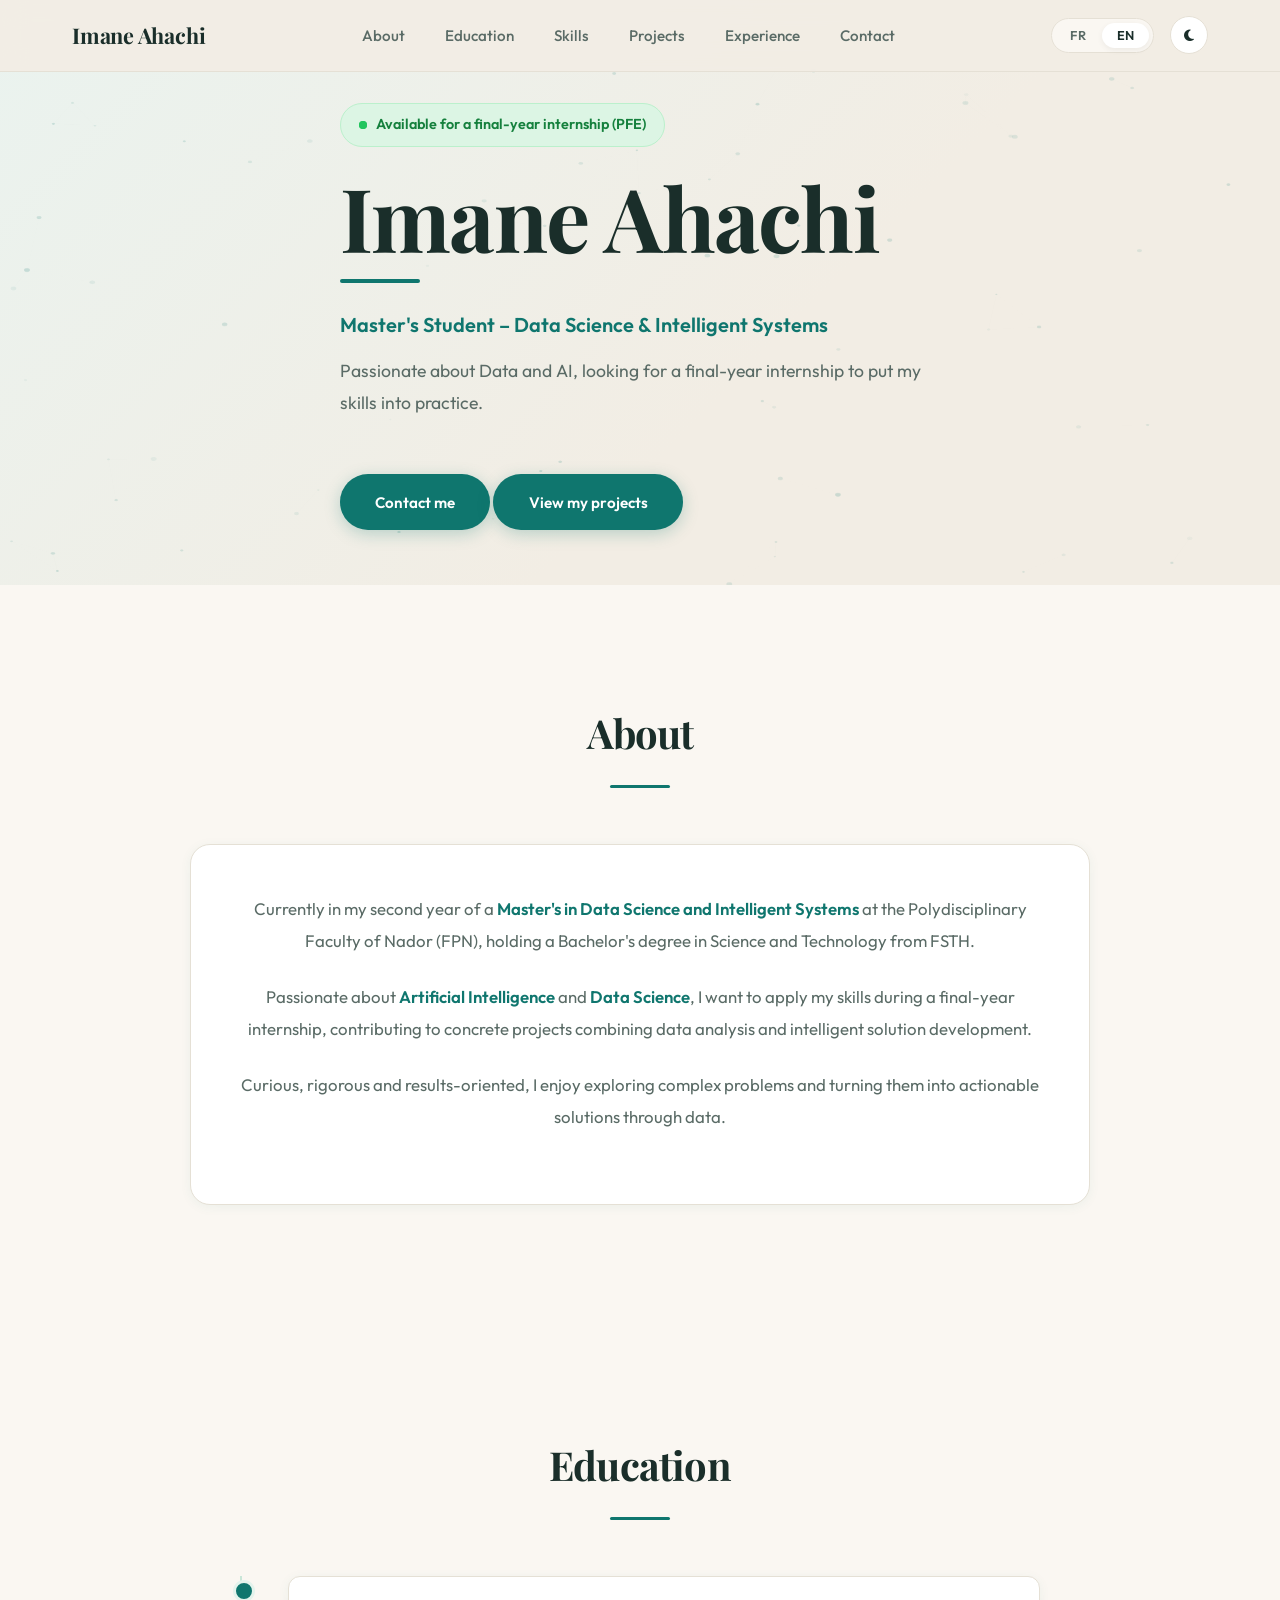
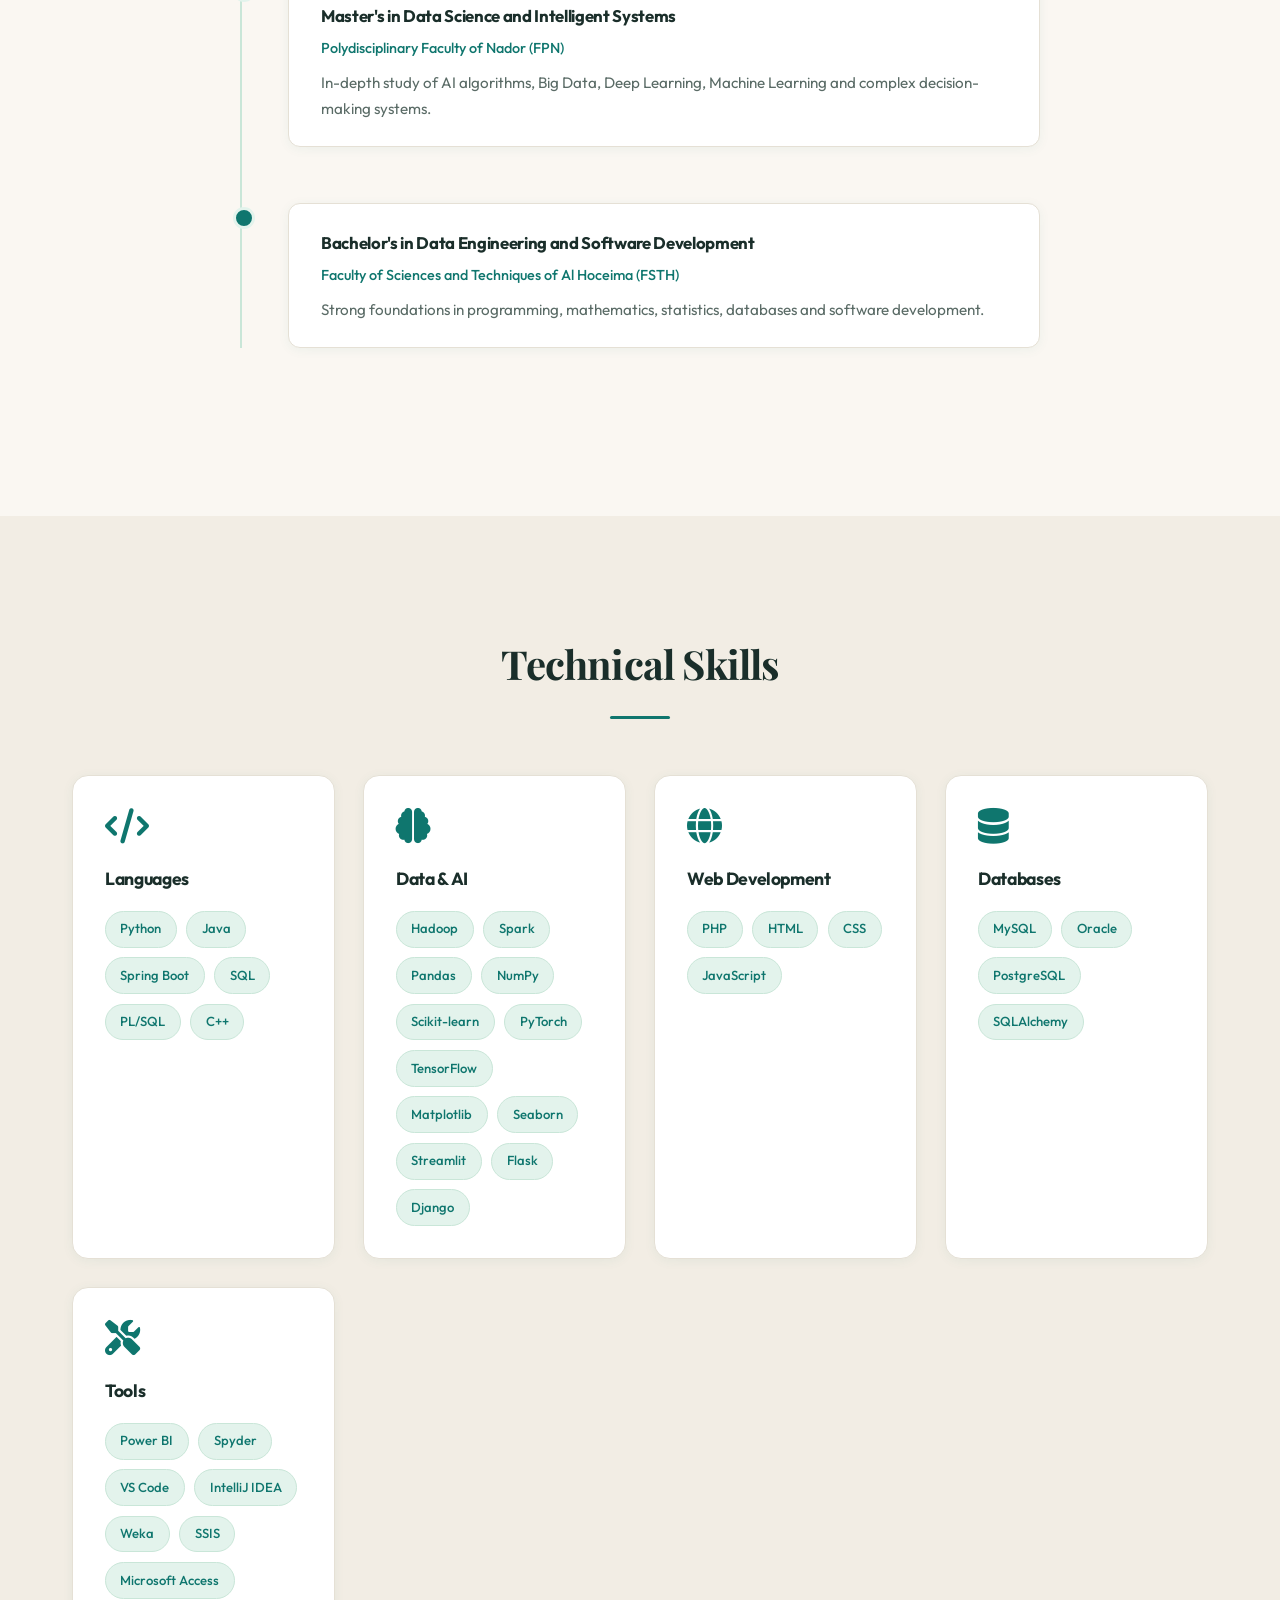
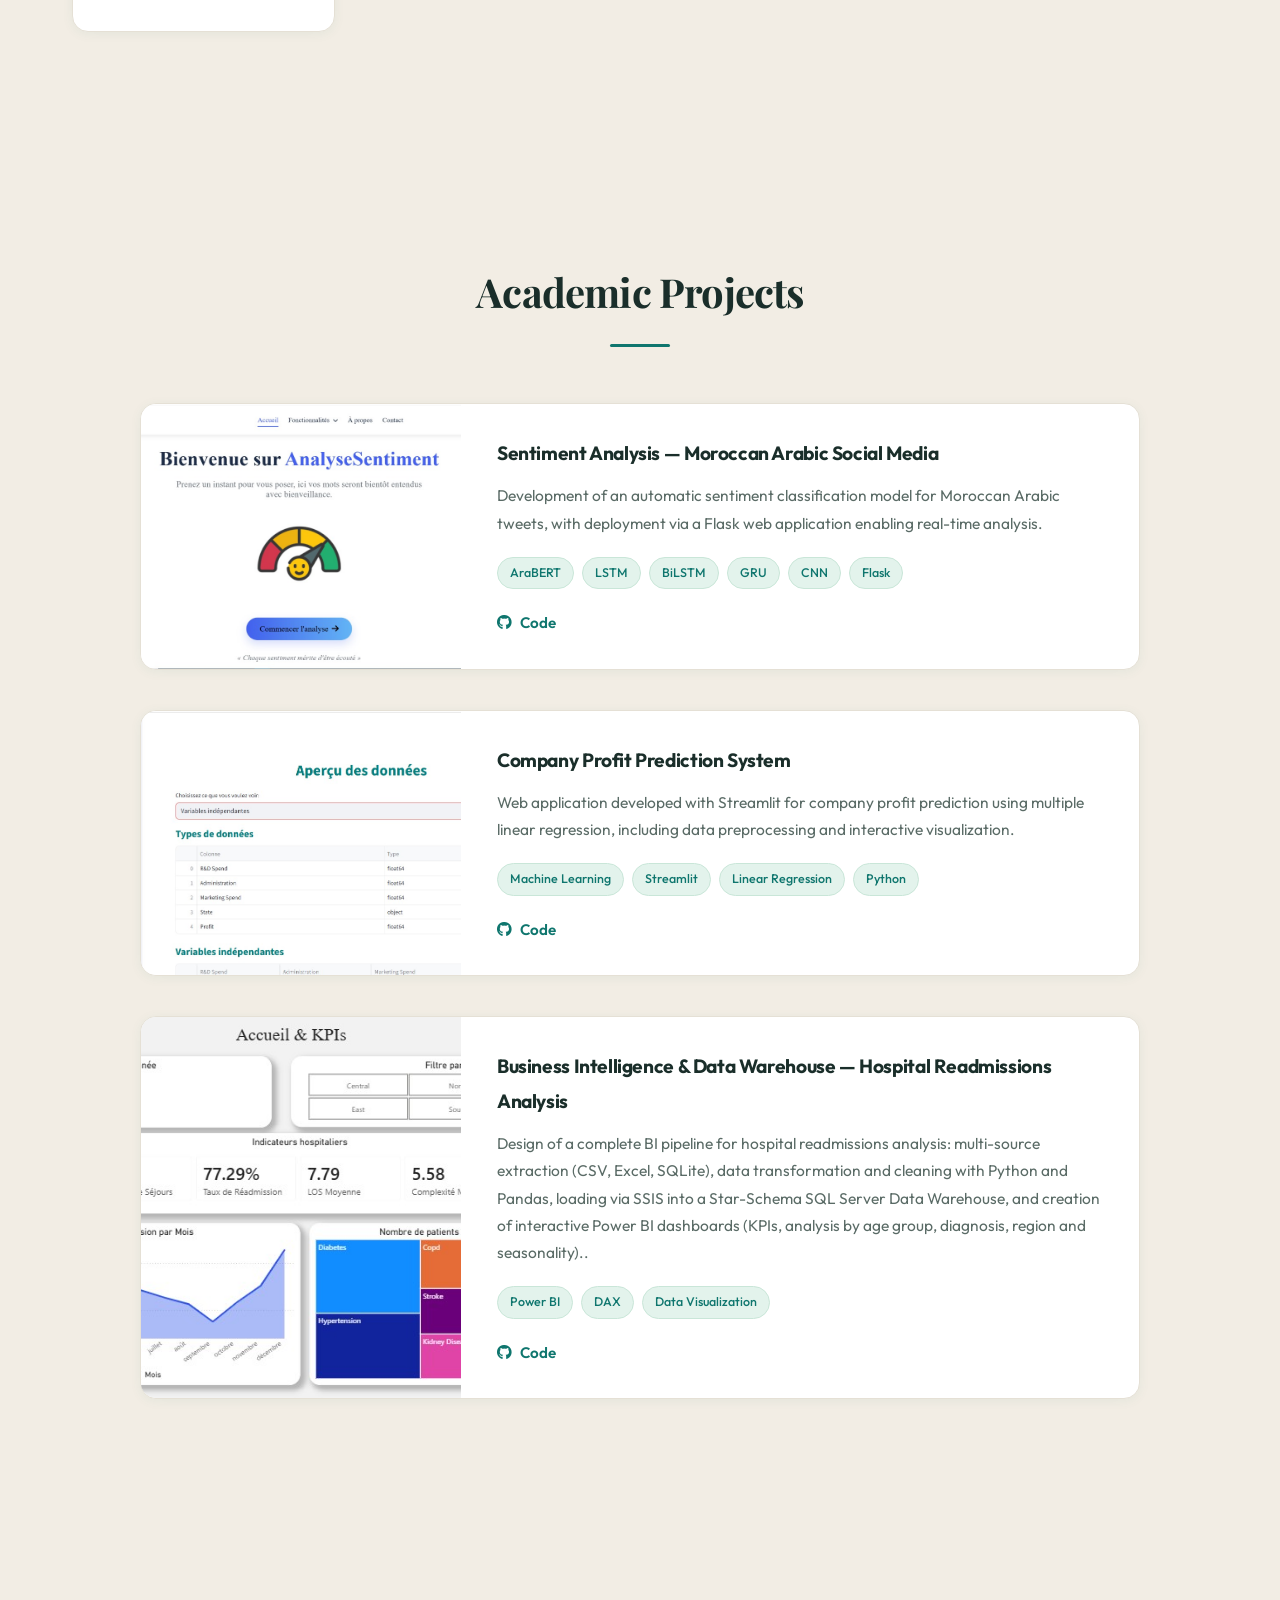
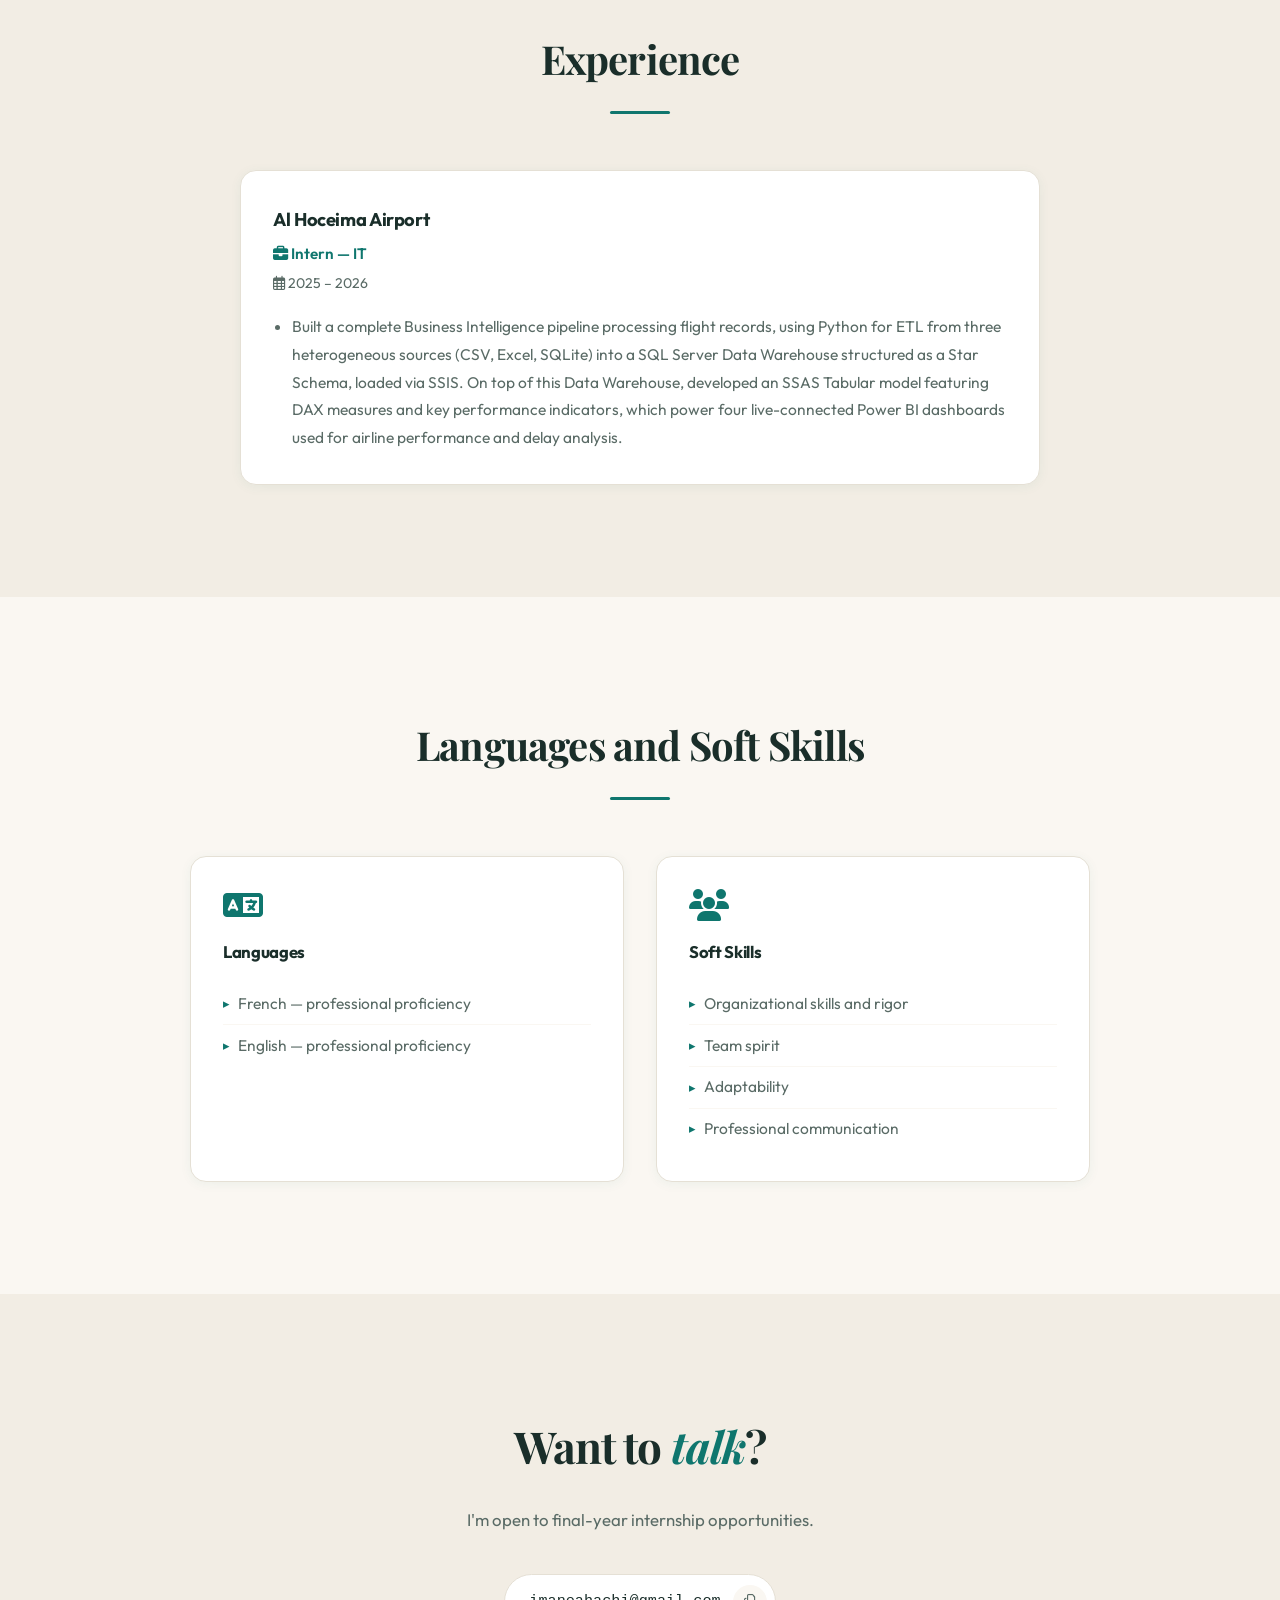
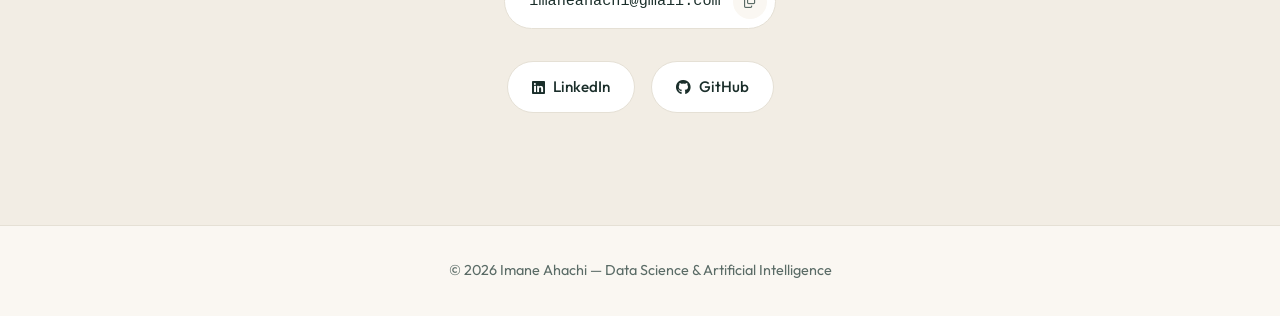
==== commit 34c0c0c3: "Ajout de Hadoop et Spark dans la section Compétences" ====
--- a/portfolio-en.html
+++ b/portfolio-en.html
@@ -1,359 +1,361 @@
-<!DOCTYPE html>
-<html lang="en">
-<head>
-    <meta charset="UTF-8">
-    <meta name="viewport" content="width=device-width, initial-scale=1.0">
-    <title>Imane Ahachi | Data Science & Artificial Intelligence</title>
-    <meta name="description" content="Portfolio of Imane Ahachi — Master's student in Data Science and Intelligent Systems. Projects, skills and academic background.">
-
-    <!-- Fonts -->
-    <link rel="preconnect" href="https://fonts.googleapis.com">
-    <link rel="preconnect" href="https://fonts.gstatic.com" crossorigin>
-    <link href="https://fonts.googleapis.com/css2?family=Outfit:wght@300;400;500;600;700;800&family=Playfair+Display:ital,wght@0,600;0,700;1,600&display=swap" rel="stylesheet">
-
-    <!-- Icons -->
-    <link rel="stylesheet" href="https://cdnjs.cloudflare.com/ajax/libs/font-awesome/6.4.0/css/all.min.css">
-
-    <!-- Custom CSS -->
-    <link rel="stylesheet" href="style.css">
-</head>
-<body>
-
-    <!-- Navigation -->
-    <nav id="navbar">
-        <div class="container nav-content">
-            <a href="#home" class="nav-brand">Imane Ahachi</a>
-
-            <button class="mobile-nav-toggle" aria-label="Menu Toggle">
-                <i class="fas fa-bars"></i>
-            </button>
-
-            <div class="nav-links">
-                <a href="#about">About</a>
-                <a href="#academic">Education</a>
-                <a href="#skills">Skills</a>
-                <a href="#projects">Projects</a>
-                <a href="#experience">Experience</a>
-                <a href="#contact">Contact</a>
-            </div>
-
-            <div class="nav-actions">
-                <!-- Language Switch -->
-                <div class="lang-switch" role="group" aria-label="Change language">
-                    <a href="index.html" class="lang-btn" lang="fr">FR</a>
-                    <a href="portfolio-en.html" class="lang-btn active" lang="en">EN</a>
-                </div>
-
-                <!-- Theme Toggle -->
-                <button class="theme-toggle" aria-label="Toggle dark mode">
-                    <i class="fas fa-moon"></i>
-                </button>
-            </div>
-        </div>
-    </nav>
-
-    <!-- Hero Section -->
-    <section id="home" class="hero">
-        <canvas id="hero-canvas" class="hero-canvas"></canvas>
-        <div class="container hero-content">
-            <div class="availability-badge reveal">
-                <span class="pulse-dot"></span>
-                Available for a final-year internship (PFE)
-            </div>
-            <h1 class="reveal">Imane Ahachi</h1>
-            <p class="hero-subtitle reveal">Master's Student – Data Science &amp; Intelligent Systems</p>
-            <p class="reveal">Passionate about Data and AI, looking for a final-year internship to put my skills into practice.</p>
-            <div class="hero-buttons reveal">
-                <a class="btn btn--primary" href="#contact">Contact me</a>
-                <a class="btn btn--primary" href="#projects">View my projects</a>
-            </div>
-        </div>
-    </section>
-
-    <!-- About Section -->
-    <section id="about" class="about">
-        <div class="container">
-            <div class="section-title reveal">
-                <h2>About</h2>
-                <div class="underline"></div>
-            </div>
-            <div class="about-card reveal">
-                <p>Currently in my second year of a <strong>Master's in Data Science and Intelligent Systems</strong> at the Polydisciplinary Faculty of Nador (FPN), holding a Bachelor's degree in Science and Technology from FSTH.</p>
-                <p>Passionate about <strong>Artificial Intelligence</strong> and <strong>Data Science</strong>, I want to apply my skills during a final-year internship, contributing to concrete projects combining data analysis and intelligent solution development.</p>
-                <p>Curious, rigorous and results-oriented, I enjoy exploring complex problems and turning them into actionable solutions through data.</p>
-            </div>
-        </div>
-    </section>
-
-    <!-- Academic Background -->
-    <section id="academic" class="academic">
-        <div class="container">
-            <div class="section-title reveal">
-                <h2>Education</h2>
-                <div class="underline"></div>
-            </div>
-
-            <div class="timeline">
-                <div class="timeline-item reveal">
-                    <span class="timeline-date">2025 – Present</span>
-                    <div class="timeline-content">
-                        <h3>Master's in Data Science and Intelligent Systems</h3>
-                        <span class="timeline-institution">Polydisciplinary Faculty of Nador (FPN)</span>
-                        <p>In-depth study of AI algorithms, Big Data, Deep Learning, Machine Learning and complex decision-making systems.</p>
-                    </div>
-                </div>
-
-                <div class="timeline-item reveal">
-                    <span class="timeline-date">2022 – 2025</span>
-                    <div class="timeline-content">
-                        <h3>Bachelor's in Data Engineering and Software Development</h3>
-                        <span class="timeline-institution">Faculty of Sciences and Techniques of Al Hoceima (FSTH)</span>
-                        <p>Strong foundations in programming, mathematics, statistics, databases and software development.</p>
-                    </div>
-                </div>
-            </div>
-        </div>
-    </section>
-
-    <!-- Skills Section -->
-    <section id="skills" class="skills">
-        <div class="container">
-            <div class="section-title reveal">
-                <h2>Technical Skills</h2>
-                <div class="underline"></div>
-            </div>
-
-            <div class="skills-grid">
-                <div class="skill-card reveal">
-                    <i class="fas fa-code"></i>
-                    <h3>Languages</h3>
-                    <div class="skill-tags">
-                        <span class="skill-tag">Python</span>
-                        <span class="skill-tag">Java</span>
-                        <span class="skill-tag">Spring Boot</span>
-                        <span class="skill-tag">SQL</span>
-                        <span class="skill-tag">PL/SQL</span>
-                        <span class="skill-tag">C++</span>
-                    </div>
-                </div>
-
-                <div class="skill-card reveal">
-                    <i class="fas fa-brain"></i>
-                    <h3>Data &amp; AI</h3>
-                    <div class="skill-tags">
-                        <span class="skill-tag">Pandas</span>
-                        <span class="skill-tag">NumPy</span>
-                        <span class="skill-tag">Scikit-learn</span>
-                        <span class="skill-tag">PyTorch</span>
-                        <span class="skill-tag">TensorFlow</span>
-                        <span class="skill-tag">Matplotlib</span>
-                        <span class="skill-tag">Seaborn</span>
-                        <span class="skill-tag">Streamlit</span>
-                        <span class="skill-tag">Flask</span>
-                        <span class="skill-tag">Django</span>
-                    </div>
-                </div>
-
-                <div class="skill-card reveal">
-                    <i class="fas fa-globe"></i>
-                    <h3>Web Development</h3>
-                    <div class="skill-tags">
-                        <span class="skill-tag">PHP</span>
-                        <span class="skill-tag">HTML</span>
-                        <span class="skill-tag">CSS</span>
-                        <span class="skill-tag">JavaScript</span>
-                    </div>
-                </div>
-
-                <div class="skill-card reveal">
-                    <i class="fas fa-database"></i>
-                    <h3>Databases</h3>
-                    <div class="skill-tags">
-                        <span class="skill-tag">MySQL</span>
-                        <span class="skill-tag">Oracle</span>
-                        <span class="skill-tag">PostgreSQL</span>
-                        <span class="skill-tag">SQLAlchemy</span>
-                    </div>
-                </div>
-
-                <div class="skill-card reveal">
-                    <i class="fas fa-tools"></i>
-                    <h3>Tools</h3>
-                    <div class="skill-tags">
-                        <span class="skill-tag">Power BI</span>
-                        <span class="skill-tag">Spyder</span>
-                        <span class="skill-tag">VS Code</span>
-                        <span class="skill-tag">IntelliJ IDEA</span>
-                        <span class="skill-tag">Weka</span>
-                        <span class="skill-tag">SSIS</span>
-                        <span class="skill-tag">Microsoft Access</span>
-                    </div>
-                </div>
-            </div>
-        </div>
-    </section>
-
-    <!-- Projects Section -->
-    <section id="projects" class="projects">
-        <div class="container">
-            <div class="section-title reveal">
-                <h2>Academic Projects</h2>
-                <div class="underline"></div>
-            </div>
-
-            <div class="projects-grid">
-                <!-- Project 1 -->
-                <div class="project-card reveal">
-                    <div class="project-image" id="project1-img"></div>
-                    <div class="project-info">
-                        <h3>Sentiment Analysis — Moroccan Arabic Social Media</h3>
-                        <p>Development of an automatic sentiment classification model for Moroccan Arabic tweets, with deployment via a Flask web application enabling real-time analysis.</p>
-                        <div class="project-tech">
-                            <span>AraBERT</span>
-                            <span>LSTM</span>
-                            <span>BiLSTM</span>
-                            <span>GRU</span>
-                            <span>CNN</span>
-                            <span>Flask</span>
-                        </div>
-                        <div class="project-links">
-                            <a href="https://github.com/imaneahachi/PFE-NLP-DARIJA-SENTIMENT-ANALYSIS" 
-                            target="_blank" 
-                            rel="noopener noreferrer" 
-                            class="project-link">
-                                <i class="fab fa-github"></i> Code
-                            </a>
-                            <!-- <a href="#" class="project-link"><i class="fas fa-external-link-alt"></i> Demo</a> -->
-
-                        </div>
-                    </div>
-                </div>
-
-                <!-- Project 2 -->
-                <div class="project-card reveal">
-                    <div class="project-image" id="project2-img"></div>
-                    <div class="project-info">
-                        <h3>Company Profit Prediction System</h3>
-                        <p>Web application developed with Streamlit for company profit prediction using multiple linear regression, including data preprocessing and interactive visualization.</p>
-                        <div class="project-tech">
-                            <span>Machine Learning</span>
-                            <span>Streamlit</span>
-                            <span>Linear Regression</span>
-                            <span>Python</span>
-                        </div>
-                        <div class="project-links">
-                            <a href="https://github.com/imaneahachi/profit-prediction-app" target="_blank" rel="noopener noreferrer" class="project-link">
-                                <i class="fab fa-github"></i> Code
-                            </a>
-                            <!-- <a href="#" class="project-link"><i class="fas fa-external-link-alt"></i> Demo</a> -->
-                        </div>
-                    </div>
-                </div>
-
-                <!-- Project 3 -->
-                <div class="project-card reveal">
-                    <div class="project-image" id="project3-img"></div>
-                    <div class="project-info">
-                        <h3>Business Intelligence &amp; Data Warehouse — Hospital Readmissions Analysis</h3>
-                        <p>Design of a complete BI pipeline for hospital readmissions analysis: multi-source extraction (CSV, Excel, SQLite), data transformation and cleaning with Python and Pandas, loading via SSIS into a Star-Schema SQL Server Data Warehouse, and creation of interactive Power BI dashboards (KPIs, analysis by age group, diagnosis, region and seasonality)..</p>
-                        <div class="project-tech">
-                            <span>Power BI</span>
-                            <span>DAX</span>
-                            <span>Data Visualization</span>
-                        </div>
-                        <div class="project-links">
-                            <a href="https://github.com/imaneahachi/Hospital-BI-Readmission" target="_blank" rel="noopener noreferrer" class="project-link">
-                                <i class="fab fa-github"></i> Code
-                            </a>
-                        </div>
-                    </div>
-                </div>
-            </div>
-        </div>
-    </section>
-
-    <!-- Experience Section -->
-    <section id="experience" class="experience">
-        <div class="container">
-            <div class="section-title reveal">
-                <h2>Experience</h2>
-                <div class="underline"></div>
-            </div>
-
-            <div class="experience-card reveal">
-                <h3>Al Hoceima Airport</h3>
-                <span class="exp-role"><i class="fas fa-briefcase"></i> Intern — IT</span>
-                <span class="exp-date"><i class="far fa-calendar-alt"></i> 2025 – 2026</span>
-                <ul>
-                    <li>Built a complete Business Intelligence pipeline processing flight records, using Python for ETL from three heterogeneous sources (CSV, Excel, SQLite) into a SQL Server Data Warehouse structured as a Star Schema, loaded via SSIS. On top of this Data Warehouse, developed an SSAS Tabular model featuring DAX measures and key performance indicators, which power four live-connected Power BI dashboards used for airline performance and delay analysis.</li>
-                </ul>
-            </div>
-        </div>
-    </section>
-
-    <!-- Languages & Soft Skills Section -->
-    <section id="languages" class="languages">
-        <div class="container">
-            <div class="section-title reveal">
-                <h2>Languages and Soft Skills</h2>
-                <div class="underline"></div>
-            </div>
-
-            <div class="lang-skills-grid">
-                <div class="lang-card reveal">
-                    <i class="fas fa-language"></i>
-                    <h3>Languages</h3>
-                    <ul>
-                        <li>French — professional proficiency</li>
-                        <li>English — professional proficiency</li>
-                    </ul>
-                </div>
-
-                <div class="lang-card reveal">
-                    <i class="fas fa-users"></i>
-                    <h3>Soft Skills</h3>
-                    <ul>
-                        <li>Organizational skills and rigor</li>
-                        <li>Team spirit</li>
-                        <li>Adaptability</li>
-                        <li>Professional communication</li>
-                    </ul>
-                </div>
-            </div>
-        </div>
-    </section>
-
-    <!-- Contact Section -->
-    <section id="contact" class="contact-v2">
-        <div class="container reveal">
-            <h2 class="contact-title">Want to <span class="highlight">talk</span>?</h2>
-            <p class="contact-subtitle">I'm open to final-year internship opportunities.</p>
-
-            <div class="email-pill">
-                <span id="contact-email">imaneahachi@gmail.com</span>
-                <button class="copy-btn" onclick="copyEmail()" aria-label="Copy email">
-                    <i class="fa-regular fa-copy"></i>
-                </button>
-            </div>
-
-            <div class="contact-links">
-                <a href="https://www.linkedin.com/in/imane-ahachi-a26218288/" target="_blank" rel="noopener noreferrer" class="contact-pill">
-                    <i class="fab fa-linkedin"></i> LinkedIn
-                </a>
-                <a href="https://github.com/imaneahachi" target="_blank" rel="noopener noreferrer" class="contact-pill">
-                    <i class="fab fa-github"></i> GitHub
-                </a>
-            </div>
-        </div>
-    </section>
-
-    <footer>
-        <div class="container" style="padding: 2rem 0; text-align: center; color: var(--text-dim); font-size: 0.9rem;">
-            <p>&copy; 2026 Imane Ahachi — Data Science &amp; Artificial Intelligence</p>
-        </div>
-    </footer>
-
-    <!-- Scripts -->
-    <script src="script.js"></script>
-</body>
-</html>
+<!DOCTYPE html>
+<html lang="en">
+<head>
+    <meta charset="UTF-8">
+    <meta name="viewport" content="width=device-width, initial-scale=1.0">
+    <title>Imane Ahachi | Data Science & Artificial Intelligence</title>
+    <meta name="description" content="Portfolio of Imane Ahachi — Master's student in Data Science and Intelligent Systems. Projects, skills and academic background.">
+
+    <!-- Fonts -->
+    <link rel="preconnect" href="https://fonts.googleapis.com">
+    <link rel="preconnect" href="https://fonts.gstatic.com" crossorigin>
+    <link href="https://fonts.googleapis.com/css2?family=Outfit:wght@300;400;500;600;700;800&family=Playfair+Display:ital,wght@0,600;0,700;1,600&display=swap" rel="stylesheet">
+
+    <!-- Icons -->
+    <link rel="stylesheet" href="https://cdnjs.cloudflare.com/ajax/libs/font-awesome/6.4.0/css/all.min.css">
+
+    <!-- Custom CSS -->
+    <link rel="stylesheet" href="style.css">
+</head>
+<body>
+
+    <!-- Navigation -->
+    <nav id="navbar">
+        <div class="container nav-content">
+            <a href="#home" class="nav-brand">Imane Ahachi</a>
+
+            <button class="mobile-nav-toggle" aria-label="Menu Toggle">
+                <i class="fas fa-bars"></i>
+            </button>
+
+            <div class="nav-links">
+                <a href="#about">About</a>
+                <a href="#academic">Education</a>
+                <a href="#skills">Skills</a>
+                <a href="#projects">Projects</a>
+                <a href="#experience">Experience</a>
+                <a href="#contact">Contact</a>
+            </div>
+
+            <div class="nav-actions">
+                <!-- Language Switch -->
+                <div class="lang-switch" role="group" aria-label="Change language">
+                    <a href="index.html" class="lang-btn" lang="fr">FR</a>
+                    <a href="portfolio-en.html" class="lang-btn active" lang="en">EN</a>
+                </div>
+
+                <!-- Theme Toggle -->
+                <button class="theme-toggle" aria-label="Toggle dark mode">
+                    <i class="fas fa-moon"></i>
+                </button>
+            </div>
+        </div>
+    </nav>
+
+    <!-- Hero Section -->
+    <section id="home" class="hero">
+        <canvas id="hero-canvas" class="hero-canvas"></canvas>
+        <div class="container hero-content">
+            <div class="availability-badge reveal">
+                <span class="pulse-dot"></span>
+                Available for a final-year internship (PFE)
+            </div>
+            <h1 class="reveal">Imane Ahachi</h1>
+            <p class="hero-subtitle reveal">Master's Student – Data Science &amp; Intelligent Systems</p>
+            <p class="reveal">Passionate about Data and AI, looking for a final-year internship to put my skills into practice.</p>
+            <div class="hero-buttons reveal">
+                <a class="btn btn--primary" href="#contact">Contact me</a>
+                <a class="btn btn--primary" href="#projects">View my projects</a>
+            </div>
+        </div>
+    </section>
+
+    <!-- About Section -->
+    <section id="about" class="about">
+        <div class="container">
+            <div class="section-title reveal">
+                <h2>About</h2>
+                <div class="underline"></div>
+            </div>
+            <div class="about-card reveal">
+                <p>Currently in my second year of a <strong>Master's in Data Science and Intelligent Systems</strong> at the Polydisciplinary Faculty of Nador (FPN), holding a Bachelor's degree in Science and Technology from FSTH.</p>
+                <p>Passionate about <strong>Artificial Intelligence</strong> and <strong>Data Science</strong>, I want to apply my skills during a final-year internship, contributing to concrete projects combining data analysis and intelligent solution development.</p>
+                <p>Curious, rigorous and results-oriented, I enjoy exploring complex problems and turning them into actionable solutions through data.</p>
+            </div>
+        </div>
+    </section>
+
+    <!-- Academic Background -->
+    <section id="academic" class="academic">
+        <div class="container">
+            <div class="section-title reveal">
+                <h2>Education</h2>
+                <div class="underline"></div>
+            </div>
+
+            <div class="timeline">
+                <div class="timeline-item reveal">
+                    <!-- <span class="timeline-date">2025 – Present</span> -->
+                    <div class="timeline-content">
+                        <h3>Master's in Data Science and Intelligent Systems</h3>
+                        <span class="timeline-institution">Polydisciplinary Faculty of Nador (FPN)</span>
+                        <p>In-depth study of AI algorithms, Big Data, Deep Learning, Machine Learning and complex decision-making systems.</p>
+                    </div>
+                </div>
+
+                <div class="timeline-item reveal">
+                    <!-- <span class="timeline-date">2022 – 2025</span> -->
+                    <div class="timeline-content">
+                        <h3>Bachelor's in Data Engineering and Software Development</h3>
+                        <span class="timeline-institution">Faculty of Sciences and Techniques of Al Hoceima (FSTH)</span>
+                        <p>Strong foundations in programming, mathematics, statistics, databases and software development.</p>
+                    </div>
+                </div>
+            </div>
+        </div>
+    </section>
+
+    <!-- Skills Section -->
+    <section id="skills" class="skills">
+        <div class="container">
+            <div class="section-title reveal">
+                <h2>Technical Skills</h2>
+                <div class="underline"></div>
+            </div>
+
+            <div class="skills-grid">
+                <div class="skill-card reveal">
+                    <i class="fas fa-code"></i>
+                    <h3>Languages</h3>
+                    <div class="skill-tags">
+                        <span class="skill-tag">Python</span>
+                        <span class="skill-tag">Java</span>
+                        <span class="skill-tag">Spring Boot</span>
+                        <span class="skill-tag">SQL</span>
+                        <span class="skill-tag">PL/SQL</span>
+                        <span class="skill-tag">C++</span>
+                    </div>
+                </div>
+
+                <div class="skill-card reveal">
+                    <i class="fas fa-brain"></i>
+                    <h3>Data &amp; AI</h3>
+                    <div class="skill-tags">
+                        <span class="skill-tag">Hadoop</span>
+                        <span class="skill-tag">Spark</span>
+                        <span class="skill-tag">Pandas</span>
+                        <span class="skill-tag">NumPy</span>
+                        <span class="skill-tag">Scikit-learn</span>
+                        <span class="skill-tag">PyTorch</span>
+                        <span class="skill-tag">TensorFlow</span>
+                        <span class="skill-tag">Matplotlib</span>
+                        <span class="skill-tag">Seaborn</span>
+                        <span class="skill-tag">Streamlit</span>
+                        <span class="skill-tag">Flask</span>
+                        <span class="skill-tag">Django</span>
+                    </div>
+                </div>
+
+                <div class="skill-card reveal">
+                    <i class="fas fa-globe"></i>
+                    <h3>Web Development</h3>
+                    <div class="skill-tags">
+                        <span class="skill-tag">PHP</span>
+                        <span class="skill-tag">HTML</span>
+                        <span class="skill-tag">CSS</span>
+                        <span class="skill-tag">JavaScript</span>
+                    </div>
+                </div>
+
+                <div class="skill-card reveal">
+                    <i class="fas fa-database"></i>
+                    <h3>Databases</h3>
+                    <div class="skill-tags">
+                        <span class="skill-tag">MySQL</span>
+                        <span class="skill-tag">Oracle</span>
+                        <span class="skill-tag">PostgreSQL</span>
+                        <span class="skill-tag">SQLAlchemy</span>
+                    </div>
+                </div>
+
+                <div class="skill-card reveal">
+                    <i class="fas fa-tools"></i>
+                    <h3>Tools</h3>
+                    <div class="skill-tags">
+                        <span class="skill-tag">Power BI</span>
+                        <span class="skill-tag">Spyder</span>
+                        <span class="skill-tag">VS Code</span>
+                        <span class="skill-tag">IntelliJ IDEA</span>
+                        <span class="skill-tag">Weka</span>
+                        <span class="skill-tag">SSIS</span>
+                        <span class="skill-tag">Microsoft Access</span>
+                    </div>
+                </div>
+            </div>
+        </div>
+    </section>
+
+    <!-- Projects Section -->
+    <section id="projects" class="projects">
+        <div class="container">
+            <div class="section-title reveal">
+                <h2>Academic Projects</h2>
+                <div class="underline"></div>
+            </div>
+
+            <div class="projects-grid">
+                <!-- Project 1 -->
+                <div class="project-card reveal">
+                    <div class="project-image" id="project1-img"></div>
+                    <div class="project-info">
+                        <h3>Sentiment Analysis — Moroccan Arabic Social Media</h3>
+                        <p>Development of an automatic sentiment classification model for Moroccan Arabic tweets, with deployment via a Flask web application enabling real-time analysis.</p>
+                        <div class="project-tech">
+                            <span>AraBERT</span>
+                            <span>LSTM</span>
+                            <span>BiLSTM</span>
+                            <span>GRU</span>
+                            <span>CNN</span>
+                            <span>Flask</span>
+                        </div>
+                        <div class="project-links">
+                            <a href="https://github.com/imaneahachi/PFE-NLP-DARIJA-SENTIMENT-ANALYSIS" 
+                            target="_blank" 
+                            rel="noopener noreferrer" 
+                            class="project-link">
+                                <i class="fab fa-github"></i> Code
+                            </a>
+                            <!-- <a href="#" class="project-link"><i class="fas fa-external-link-alt"></i> Demo</a> -->
+
+                        </div>
+                    </div>
+                </div>
+
+                <!-- Project 2 -->
+                <div class="project-card reveal">
+                    <div class="project-image" id="project2-img"></div>
+                    <div class="project-info">
+                        <h3>Company Profit Prediction System</h3>
+                        <p>Web application developed with Streamlit for company profit prediction using multiple linear regression, including data preprocessing and interactive visualization.</p>
+                        <div class="project-tech">
+                            <span>Machine Learning</span>
+                            <span>Streamlit</span>
+                            <span>Linear Regression</span>
+                            <span>Python</span>
+                        </div>
+                        <div class="project-links">
+                            <a href="https://github.com/imaneahachi/profit-prediction-app" target="_blank" rel="noopener noreferrer" class="project-link">
+                                <i class="fab fa-github"></i> Code
+                            </a>
+                            <!-- <a href="#" class="project-link"><i class="fas fa-external-link-alt"></i> Demo</a> -->
+                        </div>
+                    </div>
+                </div>
+
+                <!-- Project 3 -->
+                <div class="project-card reveal">
+                    <div class="project-image" id="project3-img"></div>
+                    <div class="project-info">
+                        <h3>Business Intelligence &amp; Data Warehouse — Hospital Readmissions Analysis</h3>
+                        <p>Design of a complete BI pipeline for hospital readmissions analysis: multi-source extraction (CSV, Excel, SQLite), data transformation and cleaning with Python and Pandas, loading via SSIS into a Star-Schema SQL Server Data Warehouse, and creation of interactive Power BI dashboards (KPIs, analysis by age group, diagnosis, region and seasonality)..</p>
+                        <div class="project-tech">
+                            <span>Power BI</span>
+                            <span>DAX</span>
+                            <span>Data Visualization</span>
+                        </div>
+                        <div class="project-links">
+                            <a href="https://github.com/imaneahachi/Hospital-BI-Readmission" target="_blank" rel="noopener noreferrer" class="project-link">
+                                <i class="fab fa-github"></i> Code
+                            </a>
+                        </div>
+                    </div>
+                </div>
+            </div>
+        </div>
+    </section>
+
+    <!-- Experience Section -->
+    <section id="experience" class="experience">
+        <div class="container">
+            <div class="section-title reveal">
+                <h2>Experience</h2>
+                <div class="underline"></div>
+            </div>
+
+            <div class="experience-card reveal">
+                <h3>Al Hoceima Airport</h3>
+                <span class="exp-role"><i class="fas fa-briefcase"></i> Intern — IT</span>
+                <span class="exp-date"><i class="far fa-calendar-alt"></i> 2025 – 2026</span>
+                <ul>
+                    <li>Built a complete Business Intelligence pipeline processing flight records, using Python for ETL from three heterogeneous sources (CSV, Excel, SQLite) into a SQL Server Data Warehouse structured as a Star Schema, loaded via SSIS. On top of this Data Warehouse, developed an SSAS Tabular model featuring DAX measures and key performance indicators, which power four live-connected Power BI dashboards used for airline performance and delay analysis.</li>
+                </ul>
+            </div>
+        </div>
+    </section>
+
+    <!-- Languages & Soft Skills Section -->
+    <section id="languages" class="languages">
+        <div class="container">
+            <div class="section-title reveal">
+                <h2>Languages and Soft Skills</h2>
+                <div class="underline"></div>
+            </div>
+
+            <div class="lang-skills-grid">
+                <div class="lang-card reveal">
+                    <i class="fas fa-language"></i>
+                    <h3>Languages</h3>
+                    <ul>
+                        <li>French — professional proficiency</li>
+                        <li>English — professional proficiency</li>
+                    </ul>
+                </div>
+
+                <div class="lang-card reveal">
+                    <i class="fas fa-users"></i>
+                    <h3>Soft Skills</h3>
+                    <ul>
+                        <li>Organizational skills and rigor</li>
+                        <li>Team spirit</li>
+                        <li>Adaptability</li>
+                        <li>Professional communication</li>
+                    </ul>
+                </div>
+            </div>
+        </div>
+    </section>
+
+    <!-- Contact Section -->
+    <section id="contact" class="contact-v2">
+        <div class="container reveal">
+            <h2 class="contact-title">Want to <span class="highlight">talk</span>?</h2>
+            <p class="contact-subtitle">I'm open to final-year internship opportunities.</p>
+
+            <div class="email-pill">
+                <span id="contact-email">imaneahachi@gmail.com</span>
+                <button class="copy-btn" onclick="copyEmail()" aria-label="Copy email">
+                    <i class="fa-regular fa-copy"></i>
+                </button>
+            </div>
+
+            <div class="contact-links">
+                <a href="https://www.linkedin.com/in/imane-ahachi-a26218288/" target="_blank" rel="noopener noreferrer" class="contact-pill">
+                    <i class="fab fa-linkedin"></i> LinkedIn
+                </a>
+                <a href="https://github.com/imaneahachi" target="_blank" rel="noopener noreferrer" class="contact-pill">
+                    <i class="fab fa-github"></i> GitHub
+                </a>
+            </div>
+        </div>
+    </section>
+
+    <footer>
+        <div class="container" style="padding: 2rem 0; text-align: center; color: var(--text-dim); font-size: 0.9rem;">
+            <p>&copy; 2026 Imane Ahachi — Data Science &amp; Artificial Intelligence</p>
+        </div>
+    </footer>
+
+    <!-- Scripts -->
+    <script src="script.js"></script>
+</body>
+</html>
--- a/style.css
+++ b/style.css
@@ -1,778 +1,778 @@
-:root {
-    --bg-color: #f2ede4;
-    --bg-alt: #faf7f2;
-    --surface-color: #ffffff;
-    --accent-primary: #0f766e;
-    --accent-secondary: #16a34a;
-    --text-main: #1a2e2a;
-    --text-dim: #5a6b66;
-    --border-color: #e5e0d5;
-    --border-hover: #c9d6cf;
-    --font-main: 'Outfit', sans-serif;
-    --font-serif: 'Playfair Display', serif;
-    --transition-smooth: all 0.4s cubic-bezier(0.4, 0, 0.2, 1);
-    --shadow-sm: 0 2px 12px rgba(15, 118, 110, 0.06);
-    --shadow-md: 0 8px 28px rgba(15, 118, 110, 0.10);
-    --shadow-lg: 0 16px 40px rgba(15, 118, 110, 0.14);
-}
-
-* { margin: 0; padding: 0; box-sizing: border-box; }
-
-body {
-    background-color: var(--bg-color);
-    color: var(--text-main);
-    font-family: var(--font-main);
-    overflow-x: hidden;
-    line-height: 1.8;
-    transition: background-color 0.4s ease, color 0.4s ease;
-}
-
-::-webkit-scrollbar { width: 8px; }
-::-webkit-scrollbar-track { background: var(--bg-alt); }
-::-webkit-scrollbar-thumb { background: var(--accent-primary); border-radius: 10px; opacity: 0.6; }
-::-webkit-scrollbar-thumb:hover { background: #0d5f59; }
-
-h1, h2, h3 { font-weight: 700; letter-spacing: -0.02em; }
-
-.container { max-width: 1200px; margin: 0 auto; padding: 0 2rem; }
-
-/* ===== Navigation ===== */
-nav {
-    position: fixed;
-    top: 0;
-    width: 100%;
-    z-index: 1000;
-    padding: 1rem 0;
-    transition: var(--transition-smooth);
-    background: rgba(242, 237, 228, 0.92);
-    backdrop-filter: blur(12px);
-    border-bottom: 1px solid var(--border-color);
-}
-
-nav.scrolled {
-    background: rgba(242, 237, 228, 0.98);
-    padding: 0.8rem 0;
-    box-shadow: var(--shadow-sm);
-}
-
-.nav-content { display: flex; justify-content: space-between; align-items: center; }
-
-.nav-brand {
-    font-family: var(--font-serif);
-    font-weight: 700;
-    font-size: 1.35rem;
-    color: var(--text-main);
-    text-decoration: none;
-    letter-spacing: -0.01em;
-}
-
-.nav-links { display: flex; gap: 2.5rem; }
-
-.nav-links a {
-    text-decoration: none;
-    color: var(--text-dim);
-    font-weight: 500;
-    font-size: 0.95rem;
-    transition: var(--transition-smooth);
-    position: relative;
-}
-
-.nav-links a::after {
-    content: '';
-    position: absolute;
-    bottom: -4px;
-    left: 0;
-    width: 0;
-    height: 2px;
-    background: var(--accent-primary);
-    transition: width 0.3s ease;
-}
-
-.nav-links a:hover { color: var(--accent-primary); }
-.nav-links a:hover::after { width: 100%; }
-
-.nav-actions { display: flex; align-items: center; gap: 1rem; }
-
-.theme-toggle {
-    border: 1px solid var(--border-color);
-    background: var(--surface-color);
-    width: 38px;
-    height: 38px;
-    border-radius: 50%;
-    cursor: pointer;
-    display: flex;
-    align-items: center;
-    justify-content: center;
-    color: var(--text-main);
-    transition: var(--transition-smooth);
-}
-
-.theme-toggle:hover {
-    background: var(--bg-alt);
-    border-color: var(--accent-primary);
-    color: var(--accent-primary);
-    transform: rotate(15deg);
-}
-
-.mobile-nav-toggle {
-    display: none;
-    background: none;
-    border: none;
-    color: var(--text-main);
-    font-size: 1.5rem;
-    cursor: pointer;
-}
-
-/* ===== Language Switch ===== */
-.lang-switch {
-    display: inline-flex;
-    align-items: center;
-    background: var(--bg-alt);
-    border: 1px solid var(--border-color);
-    border-radius: 100px;
-    padding: 4px;
-    gap: 2px;
-}
-
-.lang-btn {
-    display: inline-flex;
-    align-items: center;
-    justify-content: center;
-    text-decoration: none;
-    background: transparent;
-    color: var(--text-dim);
-    font-family: var(--font-main);
-    font-weight: 600;
-    font-size: 0.8rem;
-    letter-spacing: 0.03em;
-    padding: 0.4rem 0.9rem;
-    border-radius: 100px;
-    transition: all 0.3s ease;
-    line-height: 1;
-    cursor: pointer;
-}
-
-.lang-btn:hover { color: var(--accent-primary); }
-
-.lang-btn.active {
-    background: var(--surface-color);
-    color: var(--text-main);
-    box-shadow: 0 2px 6px rgba(0, 0, 0, 0.06);
-}
-
-body.dark-mode .lang-switch {
-    background: #0f1a18;
-    border-color: var(--border-color);
-}
-
-body.dark-mode .lang-btn.active {
-    background: #1e3a35;
-    color: var(--accent-primary);
-}
-
-/* ===== Hero ===== */
-.hero {
-    min-height: 65vh;
-    display: flex;
-    align-items: center;
-    position: relative;
-    overflow: hidden;
-    background: linear-gradient(135deg, #eaf3ef 0%, var(--bg-color) 60%);
-    padding-top: 6rem;
-    padding-bottom: 3rem;
-}
-
-.availability-badge {
-    display: inline-flex;
-    align-items: center;
-    gap: 0.6rem;
-    background: #dcf5e4;
-    color: #15803d;
-    border: 1px solid #bbf0cc;
-    padding: 0.5rem 1.1rem;
-    border-radius: 100px;
-    font-size: 0.9rem;
-    font-weight: 600;
-    margin-bottom: 1.5rem;
-}
-
-.pulse-dot {
-    width: 8px; height: 8px;
-    background: #22c55e;
-    border-radius: 50%;
-    position: relative;
-    flex-shrink: 0;
-}
-
-.pulse-dot::after {
-    content: '';
-    position: absolute;
-    top: 0; left: 0;
-    width: 100%; height: 100%;
-    border-radius: 50%;
-    background: #22c55e;
-    animation: pulse-dot-anim 1.8s ease-out infinite;
-}
-
-@keyframes pulse-dot-anim {
-    0% { transform: scale(1); opacity: 0.6; }
-    100% { transform: scale(2.8); opacity: 0; }
-}
-
-.hero-canvas {
-    position: absolute;
-    top: 0; left: 0;
-    width: 100%; height: 100%;
-    z-index: 0;
-    opacity: 0.35;
-    pointer-events: none;
-}
-
-.hero-content { max-width: 800px; position: relative; z-index: 1; }
-
-.hero h1 {
-    font-family: var(--font-serif);
-    font-size: clamp(3rem, 10vw, 5.5rem);
-    line-height: 1.05;
-    margin-bottom: 0.5rem;
-    color: var(--text-main);
-}
-
-.hero h1::after {
-    content: '';
-    display: block;
-    width: 80px;
-    height: 4px;
-    background: var(--accent-primary);
-    margin-top: 1rem;
-    border-radius: 2px;
-}
-
-.hero .hero-subtitle {
-    font-size: 1.25rem;
-    font-weight: 600;
-    color: var(--accent-primary);
-    margin-top: 1.5rem;
-    margin-bottom: 0.75rem;
-    font-family: var(--font-main);
-}
-
-.hero p {
-    font-size: 1.1rem;
-    color: var(--text-dim);
-    margin-bottom: 2rem;
-    max-width: 600px;
-}
-
-/* ===== Sections ===== */
-section { padding: 7rem 0; }
-
-.section-title { margin-bottom: 3.5rem; text-align: center; }
-
-.section-title h2 {
-    font-family: var(--font-serif);
-    font-size: 2.5rem;
-    margin-bottom: 1rem;
-    color: var(--text-main);
-}
-
-.section-title .underline {
-    width: 60px;
-    height: 3px;
-    background: var(--accent-primary);
-    margin: 0 auto;
-    border-radius: 2px;
-}
-
-.about, .academic, .languages { background-color: var(--bg-alt); }
-
-/* ===== About ===== */
-.about-card {
-    padding: 3rem;
-    max-width: 900px;
-    margin: 0 auto;
-    text-align: center;
-    background: var(--surface-color);
-    border: 1px solid var(--border-color);
-    border-radius: 20px;
-    box-shadow: var(--shadow-sm);
-}
-
-.about-card p {
-    margin-bottom: 1.5rem;
-    font-size: 1.05rem;
-    color: var(--text-dim);
-    line-height: 1.9;
-}
-
-.about-card strong { color: var(--accent-primary); font-weight: 600; }
-
-/* ===== Skills ===== */
-.skills-grid {
-    display: grid;
-    grid-template-columns: repeat(auto-fit, minmax(250px, 1fr));
-    gap: 1.75rem;
-}
-
-.skill-card {
-    padding: 2rem;
-    transition: var(--transition-smooth);
-    background: var(--surface-color);
-    border: 1px solid var(--border-color);
-    border-radius: 16px;
-    box-shadow: var(--shadow-sm);
-}
-
-.skill-card:hover {
-    transform: translateY(-8px);
-    box-shadow: var(--shadow-md);
-    border-color: var(--border-hover);
-}
-
-.skill-card i {
-    font-size: 2.2rem;
-    margin-bottom: 1.25rem;
-    color: var(--accent-primary);
-}
-
-.skill-card h3 { color: var(--text-main); margin-bottom: 0.5rem; font-size: 1.1rem; }
-
-.skill-tags { display: flex; flex-wrap: wrap; gap: 0.6rem; margin-top: 1rem; }
-
-.skill-tag {
-    background: #e3f3ec;
-    padding: 0.35rem 0.9rem;
-    border-radius: 100px;
-    font-size: 0.82rem;
-    color: var(--accent-primary);
-    font-weight: 500;
-    border: 1px solid #c9e6d8;
-}
-
-/* ===== Timeline ===== */
-.timeline { position: relative; max-width: 800px; margin: 0 auto; }
-
-.timeline::before {
-    content: '';
-    position: absolute;
-    left: 0; top: 0;
-    width: 2px; height: 100%;
-    background: #c9e6d8;
-}
-
-.timeline-item { padding-left: 3rem; position: relative; margin-bottom: 3.5rem; }
-
-.timeline-item::before {
-    content: '';
-    position: absolute;
-    left: -7px; top: 4px;
-    width: 16px; height: 16px;
-    border-radius: 50%;
-    background: var(--accent-primary);
-    border: 3px solid #e3f3ec;
-}
-
-.timeline-date {
-    color: var(--accent-primary);
-    font-weight: 600;
-    margin-bottom: 0.5rem;
-    display: block;
-    font-size: 0.9rem;
-}
-
-.timeline-content {
-    background: var(--surface-color);
-    padding: 1.5rem 2rem;
-    border-radius: 12px;
-    border: 1px solid var(--border-color);
-    box-shadow: var(--shadow-sm);
-}
-
-.timeline-content h3 { color: var(--text-main); margin-bottom: 0.3rem; font-size: 1.05rem; }
-
-.timeline-content .timeline-institution {
-    color: var(--accent-primary);
-    font-size: 0.9rem;
-    font-weight: 500;
-    margin-bottom: 0.5rem;
-    display: block;
-}
-
-.timeline-content p { color: var(--text-dim); font-size: 0.95rem; line-height: 1.7; }
-
-/* ===== Experience ===== */
-.experience-card {
-    padding: 2rem;
-    background: var(--surface-color);
-    border: 1px solid var(--border-color);
-    border-radius: 16px;
-    box-shadow: var(--shadow-sm);
-    max-width: 800px;
-    margin: 0 auto;
-}
-
-.experience-card h3 { color: var(--text-main); font-size: 1.15rem; margin-bottom: 0.25rem; }
-.experience-card .exp-role { color: var(--accent-primary); font-weight: 600; font-size: 0.95rem; margin-bottom: 0.25rem; display: block; }
-.experience-card .exp-date { color: var(--text-dim); font-size: 0.88rem; margin-bottom: 1rem; display: block; }
-.experience-card ul { padding-left: 1.2rem; color: var(--text-dim); font-size: 0.97rem; line-height: 1.8; }
-
-/* ===== Projects ===== */
-/* ===== Projects ===== */
-.projects-grid {
-    display: flex;
-    flex-direction: column;
-    gap: 2.5rem;
-    max-width: 1000px;
-    margin: 0 auto;
-}
-
-.project-card {
-    display: grid;
-    grid-template-columns: 320px 1fr;
-    overflow: hidden;
-    transition: var(--transition-smooth);
-    background: var(--surface-color);
-    border: 1px solid var(--border-color);
-    border-radius: 16px;
-    box-shadow: var(--shadow-sm);
-    align-items: stretch;
-}
-
-.project-card:hover {
-    transform: translateY(-6px);
-    box-shadow: var(--shadow-lg);
-    border-color: var(--border-hover);
-}
-
-.project-image {
-    width: 100%;
-    height: 100%;
-    min-height: 240px;
-    background-size: cover;
-    background-position: center;
-    transition: var(--transition-smooth);
-}
-
-#project1-img {
-    background-image: url('images/Projet1.jpeg');
-    background-size: cover;
-    background-position: center;
-    background-repeat: no-repeat;
-}
-#project2-img { 
-    background-image: url('images/Projet2.jpeg');
-    background-size: cover;
-    background-position: center;
-    background-repeat: no-repeat;
-}
-#project3-img { 
-    background-image: url('images/Projet3.jpeg');
-    background-size: cover;
-    background-position: center;
-    background-repeat: no-repeat;
-}
-
-.project-card:hover .project-image { transform: scale(1.03); }
-
-.project-info {
-    padding: 2rem 2.25rem;
-    display: flex;
-    flex-direction: column;
-    justify-content: center;
-}
-
-.project-info h3 {
-    color: var(--text-main);
-    margin-bottom: 0.75rem;
-    font-size: 1.2rem;
-}
-
-.project-info p {
-    color: var(--text-dim);
-    margin-bottom: 1.25rem;
-    font-size: 0.97rem;
-    line-height: 1.75;
-}
-
-.project-tech {
-    display: flex;
-    flex-wrap: wrap;
-    gap: 0.5rem;
-    margin-bottom: 1.25rem;
-}
-
-.project-tech span {
-    background: #e3f3ec;
-    color: var(--accent-primary);
-    font-size: 0.78rem;
-    padding: 0.25rem 0.75rem;
-    border-radius: 100px;
-    font-weight: 500;
-    border: 1px solid #c9e6d8;
-}
-
-.project-links {
-    display: flex;
-    gap: 1.5rem;
-}
-
-.project-link {
-    color: var(--accent-primary);
-    text-decoration: none;
-    font-weight: 600;
-    display: flex;
-    align-items: center;
-    gap: 0.5rem;
-    font-size: 0.95rem;
-    transition: var(--transition-smooth);
-}
-
-.project-link:hover { color: #0d5f59; }
-/* ===== Languages & Soft Skills ===== */
-.lang-skills-grid {
-    display: grid;
-    grid-template-columns: 1fr 1fr;
-    gap: 2rem;
-    max-width: 900px;
-    margin: 0 auto;
-}
-
-.lang-card {
-    background: var(--surface-color);
-    border: 1px solid var(--border-color);
-    border-radius: 16px;
-    padding: 2rem;
-    box-shadow: var(--shadow-sm);
-}
-
-.lang-card i { font-size: 2rem; color: var(--accent-primary); margin-bottom: 1rem; }
-.lang-card h3 { color: var(--text-main); margin-bottom: 1rem; font-size: 1.05rem; }
-.lang-card ul { list-style: none; padding: 0; }
-
-.lang-card ul li {
-    color: var(--text-dim);
-    font-size: 0.97rem;
-    padding: 0.4rem 0;
-    border-bottom: 1px solid var(--bg-alt);
-    display: flex;
-    align-items: center;
-    gap: 0.5rem;
-}
-
-.lang-card ul li:last-child { border-bottom: none; }
-
-.lang-card ul li::before {
-    content: '▸';
-    color: var(--accent-primary);
-    font-size: 0.8rem;
-}
-
-/* ===== Buttons ===== */
-.btn {
-    padding: 1rem 2.5rem;
-    border-radius: 100px;
-    font-weight: 600;
-    text-decoration: none;
-    transition: var(--transition-smooth);
-    display: inline-block;
-    font-size: 1rem;
-}
-
-.btn-primary, .btn--primary {
-    background: var(--accent-primary);
-    color: #fff;
-    border: none;
-    box-shadow: 0 4px 16px rgba(15, 118, 110, 0.25);
-}
-
-.btn-primary:hover, .btn--primary:hover {
-    transform: translateY(-3px);
-    background: #0d5f59;
-    box-shadow: 0 8px 24px rgba(15, 118, 110, 0.35);
-}
-
-.hero .btn { margin-top: 1.5rem; padding: 0.9rem 2.2rem; font-size: 0.95rem; }
-
-/* ===== Contact ===== */
-.contact-v2 {
-    background: var(--bg-color);
-    text-align: center;
-    transition: background-color 0.4s ease;
-}
-
-.contact-title {
-    font-family: var(--font-serif);
-    font-size: clamp(2rem, 5vw, 2.75rem);
-    font-weight: 700;
-    color: var(--text-main);
-    margin-bottom: 1.25rem;
-}
-
-.contact-title .highlight { color: var(--accent-primary); font-style: italic; }
-
-.contact-subtitle {
-    color: var(--text-dim);
-    font-size: 1.05rem;
-    max-width: 480px;
-    margin: 0 auto 2.5rem;
-    line-height: 1.7;
-}
-
-.email-pill {
-    display: inline-flex;
-    align-items: center;
-    gap: 0.75rem;
-    background: var(--surface-color);
-    border: 1px solid var(--border-color);
-    border-radius: 100px;
-    padding: 0.6rem 0.5rem 0.6rem 1.5rem;
-    font-family: 'Courier New', monospace;
-    font-size: 0.95rem;
-    color: var(--text-main);
-    margin-bottom: 2rem;
-}
-
-.copy-btn {
-    background: var(--bg-alt);
-    border: none;
-    border-radius: 50%;
-    width: 34px; height: 34px;
-    cursor: pointer;
-    color: var(--text-dim);
-    display: flex;
-    align-items: center;
-    justify-content: center;
-    transition: var(--transition-smooth);
-}
-
-.copy-btn:hover { background: #e3f3ec; color: var(--accent-primary); }
-
-.contact-links { display: flex; justify-content: center; gap: 1rem; flex-wrap: wrap; }
-
-.contact-pill {
-    display: inline-flex;
-    align-items: center;
-    gap: 0.5rem;
-    background: var(--surface-color);
-    border: 1px solid var(--border-color);
-    border-radius: 100px;
-    padding: 0.7rem 1.5rem;
-    color: var(--text-main);
-    text-decoration: none;
-    font-weight: 500;
-    font-size: 0.95rem;
-    transition: var(--transition-smooth);
-}
-
-.contact-pill:hover {
-    background: var(--bg-alt);
-    border-color: var(--border-hover);
-    transform: translateY(-3px);
-}
-
-/* ===== Footer ===== */
-footer {
-    background: var(--bg-alt);
-    border-top: 1px solid var(--border-color);
-}
-
-/* ===== Reveal animation ===== */
-.reveal {
-    opacity: 0;
-    transform: translateY(30px);
-    transition: opacity 0.6s ease, transform 0.6s ease;
-}
-
-.reveal.visible { opacity: 1; transform: translateY(0); }
-
-/* ===== Dark mode ===== */
-body.dark-mode {
-    --bg-color: #0f1a18;
-    --bg-alt: #14211e;
-    --surface-color: #1a2b28;
-    --accent-primary: #2dd4bf;
-    --accent-secondary: #4ade80;
-    --text-main: #e8f0ed;
-    --text-dim: #94b0a8;
-    --border-color: #2a3d38;
-    --border-hover: #3d554e;
-    --shadow-sm: 0 2px 12px rgba(0, 0, 0, 0.3);
-    --shadow-md: 0 8px 28px rgba(0, 0, 0, 0.4);
-    --shadow-lg: 0 16px 40px rgba(0, 0, 0, 0.5);
-    background-color: var(--bg-color);
-}
-
-body.dark-mode nav {
-    background: rgba(15, 26, 24, 0.95);
-    border-bottom-color: var(--border-color);
-}
-
-body.dark-mode nav.scrolled { background: rgba(15, 26, 24, 0.98); }
-
-body.dark-mode .hero {
-    background: linear-gradient(135deg, #14211e 0%, #0f1a18 60%);
-}
-
-body.dark-mode .hero h1 { color: var(--text-main); }
-body.dark-mode .hero h1::after { background: var(--accent-primary); }
-
-body.dark-mode .skill-tag,
-body.dark-mode .project-tech span {
-    background: #1e3a35;
-    color: #2dd4bf;
-    border-color: #2a4a44;
-}
-
-body.dark-mode .timeline::before { background: #2a4a44; }
-body.dark-mode .timeline-item::before { border-color: #1e3a35; }
-
-body.dark-mode .about,
-body.dark-mode .academic,
-body.dark-mode .languages,
-body.dark-mode footer {
-    background-color: var(--bg-alt);
-}
-
-body.dark-mode .availability-badge {
-    background: #052e1a;
-    color: #4ade80;
-    border-color: #166534;
-}
-
-/* ===== Responsive ===== */
-@media (max-width: 768px) {
-    .mobile-nav-toggle { display: block; }
-
-    .nav-links {
-        display: none;
-        position: absolute;
-        top: 100%;
-        left: 0;
-        width: 100%;
-        background: rgba(242, 237, 228, 0.98);
-        flex-direction: column;
-        padding: 2rem;
-        gap: 1.5rem;
-        border-bottom: 1px solid var(--border-color);
-    }
-
-    body.dark-mode .nav-links { background: rgba(15, 26, 24, 0.98); }
-
-    .nav-links.active { display: flex; }
-
-    .hero h1 { font-size: 3rem; }
-    .projects-grid { grid-template-columns: 1fr; }
-    .lang-skills-grid { grid-template-columns: 1fr; }
-
-    .hero-buttons {
-        display: flex;
-        flex-wrap: wrap;
-        gap: 1rem;
-        margin-top: 1.5rem;
-    }
-
-    .email-pill {
-        font-size: 0.82rem;
-        padding: 0.5rem 0.4rem 0.5rem 1rem;
-    }
-}+:root {
+    --bg-color: #f2ede4;
+    --bg-alt: #faf7f2;
+    --surface-color: #ffffff;
+    --accent-primary: #0f766e;
+    --accent-secondary: #16a34a;
+    --text-main: #1a2e2a;
+    --text-dim: #5a6b66;
+    --border-color: #e5e0d5;
+    --border-hover: #c9d6cf;
+    --font-main: 'Outfit', sans-serif;
+    --font-serif: 'Playfair Display', serif;
+    --transition-smooth: all 0.4s cubic-bezier(0.4, 0, 0.2, 1);
+    --shadow-sm: 0 2px 12px rgba(15, 118, 110, 0.06);
+    --shadow-md: 0 8px 28px rgba(15, 118, 110, 0.10);
+    --shadow-lg: 0 16px 40px rgba(15, 118, 110, 0.14);
+}
+
+* { margin: 0; padding: 0; box-sizing: border-box; }
+
+body {
+    background-color: var(--bg-color);
+    color: var(--text-main);
+    font-family: var(--font-main);
+    overflow-x: hidden;
+    line-height: 1.8;
+    transition: background-color 0.4s ease, color 0.4s ease;
+}
+
+::-webkit-scrollbar { width: 8px; }
+::-webkit-scrollbar-track { background: var(--bg-alt); }
+::-webkit-scrollbar-thumb { background: var(--accent-primary); border-radius: 10px; opacity: 0.6; }
+::-webkit-scrollbar-thumb:hover { background: #0d5f59; }
+
+h1, h2, h3 { font-weight: 700; letter-spacing: -0.02em; }
+
+.container { max-width: 1200px; margin: 0 auto; padding: 0 2rem; }
+
+/* ===== Navigation ===== */
+nav {
+    position: fixed;
+    top: 0;
+    width: 100%;
+    z-index: 1000;
+    padding: 1rem 0;
+    transition: var(--transition-smooth);
+    background: rgba(242, 237, 228, 0.92);
+    backdrop-filter: blur(12px);
+    border-bottom: 1px solid var(--border-color);
+}
+
+nav.scrolled {
+    background: rgba(242, 237, 228, 0.98);
+    padding: 0.8rem 0;
+    box-shadow: var(--shadow-sm);
+}
+
+.nav-content { display: flex; justify-content: space-between; align-items: center; }
+
+.nav-brand {
+    font-family: var(--font-serif);
+    font-weight: 700;
+    font-size: 1.35rem;
+    color: var(--text-main);
+    text-decoration: none;
+    letter-spacing: -0.01em;
+}
+
+.nav-links { display: flex; gap: 2.5rem; }
+
+.nav-links a {
+    text-decoration: none;
+    color: var(--text-dim);
+    font-weight: 500;
+    font-size: 0.95rem;
+    transition: var(--transition-smooth);
+    position: relative;
+}
+
+.nav-links a::after {
+    content: '';
+    position: absolute;
+    bottom: -4px;
+    left: 0;
+    width: 0;
+    height: 2px;
+    background: var(--accent-primary);
+    transition: width 0.3s ease;
+}
+
+.nav-links a:hover { color: var(--accent-primary); }
+.nav-links a:hover::after { width: 100%; }
+
+.nav-actions { display: flex; align-items: center; gap: 1rem; }
+
+.theme-toggle {
+    border: 1px solid var(--border-color);
+    background: var(--surface-color);
+    width: 38px;
+    height: 38px;
+    border-radius: 50%;
+    cursor: pointer;
+    display: flex;
+    align-items: center;
+    justify-content: center;
+    color: var(--text-main);
+    transition: var(--transition-smooth);
+}
+
+.theme-toggle:hover {
+    background: var(--bg-alt);
+    border-color: var(--accent-primary);
+    color: var(--accent-primary);
+    transform: rotate(15deg);
+}
+
+.mobile-nav-toggle {
+    display: none;
+    background: none;
+    border: none;
+    color: var(--text-main);
+    font-size: 1.5rem;
+    cursor: pointer;
+}
+
+/* ===== Language Switch ===== */
+.lang-switch {
+    display: inline-flex;
+    align-items: center;
+    background: var(--bg-alt);
+    border: 1px solid var(--border-color);
+    border-radius: 100px;
+    padding: 4px;
+    gap: 2px;
+}
+
+.lang-btn {
+    display: inline-flex;
+    align-items: center;
+    justify-content: center;
+    text-decoration: none;
+    background: transparent;
+    color: var(--text-dim);
+    font-family: var(--font-main);
+    font-weight: 600;
+    font-size: 0.8rem;
+    letter-spacing: 0.03em;
+    padding: 0.4rem 0.9rem;
+    border-radius: 100px;
+    transition: all 0.3s ease;
+    line-height: 1;
+    cursor: pointer;
+}
+
+.lang-btn:hover { color: var(--accent-primary); }
+
+.lang-btn.active {
+    background: var(--surface-color);
+    color: var(--text-main);
+    box-shadow: 0 2px 6px rgba(0, 0, 0, 0.06);
+}
+
+body.dark-mode .lang-switch {
+    background: #0f1a18;
+    border-color: var(--border-color);
+}
+
+body.dark-mode .lang-btn.active {
+    background: #1e3a35;
+    color: var(--accent-primary);
+}
+
+/* ===== Hero ===== */
+.hero {
+    min-height: 65vh;
+    display: flex;
+    align-items: center;
+    position: relative;
+    overflow: hidden;
+    background: linear-gradient(135deg, #eaf3ef 0%, var(--bg-color) 60%);
+    padding-top: 6rem;
+    padding-bottom: 3rem;
+}
+
+.availability-badge {
+    display: inline-flex;
+    align-items: center;
+    gap: 0.6rem;
+    background: #dcf5e4;
+    color: #15803d;
+    border: 1px solid #bbf0cc;
+    padding: 0.5rem 1.1rem;
+    border-radius: 100px;
+    font-size: 0.9rem;
+    font-weight: 600;
+    margin-bottom: 1.5rem;
+}
+
+.pulse-dot {
+    width: 8px; height: 8px;
+    background: #22c55e;
+    border-radius: 50%;
+    position: relative;
+    flex-shrink: 0;
+}
+
+.pulse-dot::after {
+    content: '';
+    position: absolute;
+    top: 0; left: 0;
+    width: 100%; height: 100%;
+    border-radius: 50%;
+    background: #22c55e;
+    animation: pulse-dot-anim 1.8s ease-out infinite;
+}
+
+@keyframes pulse-dot-anim {
+    0% { transform: scale(1); opacity: 0.6; }
+    100% { transform: scale(2.8); opacity: 0; }
+}
+
+.hero-canvas {
+    position: absolute;
+    top: 0; left: 0;
+    width: 100%; height: 100%;
+    z-index: 0;
+    opacity: 0.35;
+    pointer-events: none;
+}
+
+.hero-content { max-width: 800px; position: relative; z-index: 1; }
+
+.hero h1 {
+    font-family: var(--font-serif);
+    font-size: clamp(3rem, 10vw, 5.5rem);
+    line-height: 1.05;
+    margin-bottom: 0.5rem;
+    color: var(--text-main);
+}
+
+.hero h1::after {
+    content: '';
+    display: block;
+    width: 80px;
+    height: 4px;
+    background: var(--accent-primary);
+    margin-top: 1rem;
+    border-radius: 2px;
+}
+
+.hero .hero-subtitle {
+    font-size: 1.25rem;
+    font-weight: 600;
+    color: var(--accent-primary);
+    margin-top: 1.5rem;
+    margin-bottom: 0.75rem;
+    font-family: var(--font-main);
+}
+
+.hero p {
+    font-size: 1.1rem;
+    color: var(--text-dim);
+    margin-bottom: 2rem;
+    max-width: 600px;
+}
+
+/* ===== Sections ===== */
+section { padding: 7rem 0; }
+
+.section-title { margin-bottom: 3.5rem; text-align: center; }
+
+.section-title h2 {
+    font-family: var(--font-serif);
+    font-size: 2.5rem;
+    margin-bottom: 1rem;
+    color: var(--text-main);
+}
+
+.section-title .underline {
+    width: 60px;
+    height: 3px;
+    background: var(--accent-primary);
+    margin: 0 auto;
+    border-radius: 2px;
+}
+
+.about, .academic, .languages { background-color: var(--bg-alt); }
+
+/* ===== About ===== */
+.about-card {
+    padding: 3rem;
+    max-width: 900px;
+    margin: 0 auto;
+    text-align: center;
+    background: var(--surface-color);
+    border: 1px solid var(--border-color);
+    border-radius: 20px;
+    box-shadow: var(--shadow-sm);
+}
+
+.about-card p {
+    margin-bottom: 1.5rem;
+    font-size: 1.05rem;
+    color: var(--text-dim);
+    line-height: 1.9;
+}
+
+.about-card strong { color: var(--accent-primary); font-weight: 600; }
+
+/* ===== Skills ===== */
+.skills-grid {
+    display: grid;
+    grid-template-columns: repeat(auto-fit, minmax(250px, 1fr));
+    gap: 1.75rem;
+}
+
+.skill-card {
+    padding: 2rem;
+    transition: var(--transition-smooth);
+    background: var(--surface-color);
+    border: 1px solid var(--border-color);
+    border-radius: 16px;
+    box-shadow: var(--shadow-sm);
+}
+
+.skill-card:hover {
+    transform: translateY(-8px);
+    box-shadow: var(--shadow-md);
+    border-color: var(--border-hover);
+}
+
+.skill-card i {
+    font-size: 2.2rem;
+    margin-bottom: 1.25rem;
+    color: var(--accent-primary);
+}
+
+.skill-card h3 { color: var(--text-main); margin-bottom: 0.5rem; font-size: 1.1rem; }
+
+.skill-tags { display: flex; flex-wrap: wrap; gap: 0.6rem; margin-top: 1rem; }
+
+.skill-tag {
+    background: #e3f3ec;
+    padding: 0.35rem 0.9rem;
+    border-radius: 100px;
+    font-size: 0.82rem;
+    color: var(--accent-primary);
+    font-weight: 500;
+    border: 1px solid #c9e6d8;
+}
+
+/* ===== Timeline ===== */
+.timeline { position: relative; max-width: 800px; margin: 0 auto; }
+
+.timeline::before {
+    content: '';
+    position: absolute;
+    left: 0; top: 0;
+    width: 2px; height: 100%;
+    background: #c9e6d8;
+}
+
+.timeline-item { padding-left: 3rem; position: relative; margin-bottom: 3.5rem; }
+
+.timeline-item::before {
+    content: '';
+    position: absolute;
+    left: -7px; top: 4px;
+    width: 16px; height: 16px;
+    border-radius: 50%;
+    background: var(--accent-primary);
+    border: 3px solid #e3f3ec;
+}
+
+.timeline-date {
+    color: var(--accent-primary);
+    font-weight: 600;
+    margin-bottom: 0.5rem;
+    display: block;
+    font-size: 0.9rem;
+}
+
+.timeline-content {
+    background: var(--surface-color);
+    padding: 1.5rem 2rem;
+    border-radius: 12px;
+    border: 1px solid var(--border-color);
+    box-shadow: var(--shadow-sm);
+}
+
+.timeline-content h3 { color: var(--text-main); margin-bottom: 0.3rem; font-size: 1.05rem; }
+
+.timeline-content .timeline-institution {
+    color: var(--accent-primary);
+    font-size: 0.9rem;
+    font-weight: 500;
+    margin-bottom: 0.5rem;
+    display: block;
+}
+
+.timeline-content p { color: var(--text-dim); font-size: 0.95rem; line-height: 1.7; }
+
+/* ===== Experience ===== */
+.experience-card {
+    padding: 2rem;
+    background: var(--surface-color);
+    border: 1px solid var(--border-color);
+    border-radius: 16px;
+    box-shadow: var(--shadow-sm);
+    max-width: 800px;
+    margin: 0 auto;
+}
+
+.experience-card h3 { color: var(--text-main); font-size: 1.15rem; margin-bottom: 0.25rem; }
+.experience-card .exp-role { color: var(--accent-primary); font-weight: 600; font-size: 0.95rem; margin-bottom: 0.25rem; display: block; }
+.experience-card .exp-date { color: var(--text-dim); font-size: 0.88rem; margin-bottom: 1rem; display: block; }
+.experience-card ul { padding-left: 1.2rem; color: var(--text-dim); font-size: 0.97rem; line-height: 1.8; }
+
+/* ===== Projects ===== */
+/* ===== Projects ===== */
+.projects-grid {
+    display: flex;
+    flex-direction: column;
+    gap: 2.5rem;
+    max-width: 1000px;
+    margin: 0 auto;
+}
+
+.project-card {
+    display: grid;
+    grid-template-columns: 320px 1fr;
+    overflow: hidden;
+    transition: var(--transition-smooth);
+    background: var(--surface-color);
+    border: 1px solid var(--border-color);
+    border-radius: 16px;
+    box-shadow: var(--shadow-sm);
+    align-items: stretch;
+}
+
+.project-card:hover {
+    transform: translateY(-6px);
+    box-shadow: var(--shadow-lg);
+    border-color: var(--border-hover);
+}
+
+.project-image {
+    width: 100%;
+    height: 100%;
+    min-height: 240px;
+    background-size: cover;
+    background-position: center;
+    transition: var(--transition-smooth);
+}
+
+#project1-img {
+    background-image: url('images/Projet1.jpeg');
+    background-size: cover;
+    background-position: center;
+    background-repeat: no-repeat;
+}
+#project2-img { 
+    background-image: url('images/Projet2.jpeg');
+    background-size: cover;
+    background-position: center;
+    background-repeat: no-repeat;
+}
+#project3-img { 
+    background-image: url('images/Projet3.jpeg');
+    background-size: cover;
+    background-position: center;
+    background-repeat: no-repeat;
+}
+
+.project-card:hover .project-image { transform: scale(1.03); }
+
+.project-info {
+    padding: 2rem 2.25rem;
+    display: flex;
+    flex-direction: column;
+    justify-content: center;
+}
+
+.project-info h3 {
+    color: var(--text-main);
+    margin-bottom: 0.75rem;
+    font-size: 1.2rem;
+}
+
+.project-info p {
+    color: var(--text-dim);
+    margin-bottom: 1.25rem;
+    font-size: 0.97rem;
+    line-height: 1.75;
+}
+
+.project-tech {
+    display: flex;
+    flex-wrap: wrap;
+    gap: 0.5rem;
+    margin-bottom: 1.25rem;
+}
+
+.project-tech span {
+    background: #e3f3ec;
+    color: var(--accent-primary);
+    font-size: 0.78rem;
+    padding: 0.25rem 0.75rem;
+    border-radius: 100px;
+    font-weight: 500;
+    border: 1px solid #c9e6d8;
+}
+
+.project-links {
+    display: flex;
+    gap: 1.5rem;
+}
+
+.project-link {
+    color: var(--accent-primary);
+    text-decoration: none;
+    font-weight: 600;
+    display: flex;
+    align-items: center;
+    gap: 0.5rem;
+    font-size: 0.95rem;
+    transition: var(--transition-smooth);
+}
+
+.project-link:hover { color: #0d5f59; }
+/* ===== Languages & Soft Skills ===== */
+.lang-skills-grid {
+    display: grid;
+    grid-template-columns: 1fr 1fr;
+    gap: 2rem;
+    max-width: 900px;
+    margin: 0 auto;
+}
+
+.lang-card {
+    background: var(--surface-color);
+    border: 1px solid var(--border-color);
+    border-radius: 16px;
+    padding: 2rem;
+    box-shadow: var(--shadow-sm);
+}
+
+.lang-card i { font-size: 2rem; color: var(--accent-primary); margin-bottom: 1rem; }
+.lang-card h3 { color: var(--text-main); margin-bottom: 1rem; font-size: 1.05rem; }
+.lang-card ul { list-style: none; padding: 0; }
+
+.lang-card ul li {
+    color: var(--text-dim);
+    font-size: 0.97rem;
+    padding: 0.4rem 0;
+    border-bottom: 1px solid var(--bg-alt);
+    display: flex;
+    align-items: center;
+    gap: 0.5rem;
+}
+
+.lang-card ul li:last-child { border-bottom: none; }
+
+.lang-card ul li::before {
+    content: '▸';
+    color: var(--accent-primary);
+    font-size: 0.8rem;
+}
+
+/* ===== Buttons ===== */
+.btn {
+    padding: 1rem 2.5rem;
+    border-radius: 100px;
+    font-weight: 600;
+    text-decoration: none;
+    transition: var(--transition-smooth);
+    display: inline-block;
+    font-size: 1rem;
+}
+
+.btn-primary, .btn--primary {
+    background: var(--accent-primary);
+    color: #fff;
+    border: none;
+    box-shadow: 0 4px 16px rgba(15, 118, 110, 0.25);
+}
+
+.btn-primary:hover, .btn--primary:hover {
+    transform: translateY(-3px);
+    background: #0d5f59;
+    box-shadow: 0 8px 24px rgba(15, 118, 110, 0.35);
+}
+
+.hero .btn { margin-top: 1.5rem; padding: 0.9rem 2.2rem; font-size: 0.95rem; }
+
+/* ===== Contact ===== */
+.contact-v2 {
+    background: var(--bg-color);
+    text-align: center;
+    transition: background-color 0.4s ease;
+}
+
+.contact-title {
+    font-family: var(--font-serif);
+    font-size: clamp(2rem, 5vw, 2.75rem);
+    font-weight: 700;
+    color: var(--text-main);
+    margin-bottom: 1.25rem;
+}
+
+.contact-title .highlight { color: var(--accent-primary); font-style: italic; }
+
+.contact-subtitle {
+    color: var(--text-dim);
+    font-size: 1.05rem;
+    max-width: 480px;
+    margin: 0 auto 2.5rem;
+    line-height: 1.7;
+}
+
+.email-pill {
+    display: inline-flex;
+    align-items: center;
+    gap: 0.75rem;
+    background: var(--surface-color);
+    border: 1px solid var(--border-color);
+    border-radius: 100px;
+    padding: 0.6rem 0.5rem 0.6rem 1.5rem;
+    font-family: 'Courier New', monospace;
+    font-size: 0.95rem;
+    color: var(--text-main);
+    margin-bottom: 2rem;
+}
+
+.copy-btn {
+    background: var(--bg-alt);
+    border: none;
+    border-radius: 50%;
+    width: 34px; height: 34px;
+    cursor: pointer;
+    color: var(--text-dim);
+    display: flex;
+    align-items: center;
+    justify-content: center;
+    transition: var(--transition-smooth);
+}
+
+.copy-btn:hover { background: #e3f3ec; color: var(--accent-primary); }
+
+.contact-links { display: flex; justify-content: center; gap: 1rem; flex-wrap: wrap; }
+
+.contact-pill {
+    display: inline-flex;
+    align-items: center;
+    gap: 0.5rem;
+    background: var(--surface-color);
+    border: 1px solid var(--border-color);
+    border-radius: 100px;
+    padding: 0.7rem 1.5rem;
+    color: var(--text-main);
+    text-decoration: none;
+    font-weight: 500;
+    font-size: 0.95rem;
+    transition: var(--transition-smooth);
+}
+
+.contact-pill:hover {
+    background: var(--bg-alt);
+    border-color: var(--border-hover);
+    transform: translateY(-3px);
+}
+
+/* ===== Footer ===== */
+footer {
+    background: var(--bg-alt);
+    border-top: 1px solid var(--border-color);
+}
+
+/* ===== Reveal animation ===== */
+.reveal {
+    opacity: 0;
+    transform: translateY(30px);
+    transition: opacity 0.6s ease, transform 0.6s ease;
+}
+
+.reveal.visible { opacity: 1; transform: translateY(0); }
+
+/* ===== Dark mode ===== */
+body.dark-mode {
+    --bg-color: #0f1a18;
+    --bg-alt: #14211e;
+    --surface-color: #1a2b28;
+    --accent-primary: #2dd4bf;
+    --accent-secondary: #4ade80;
+    --text-main: #e8f0ed;
+    --text-dim: #94b0a8;
+    --border-color: #2a3d38;
+    --border-hover: #3d554e;
+    --shadow-sm: 0 2px 12px rgba(0, 0, 0, 0.3);
+    --shadow-md: 0 8px 28px rgba(0, 0, 0, 0.4);
+    --shadow-lg: 0 16px 40px rgba(0, 0, 0, 0.5);
+    background-color: var(--bg-color);
+}
+
+body.dark-mode nav {
+    background: rgba(15, 26, 24, 0.95);
+    border-bottom-color: var(--border-color);
+}
+
+body.dark-mode nav.scrolled { background: rgba(15, 26, 24, 0.98); }
+
+body.dark-mode .hero {
+    background: linear-gradient(135deg, #14211e 0%, #0f1a18 60%);
+}
+
+body.dark-mode .hero h1 { color: var(--text-main); }
+body.dark-mode .hero h1::after { background: var(--accent-primary); }
+
+body.dark-mode .skill-tag,
+body.dark-mode .project-tech span {
+    background: #1e3a35;
+    color: #2dd4bf;
+    border-color: #2a4a44;
+}
+
+body.dark-mode .timeline::before { background: #2a4a44; }
+body.dark-mode .timeline-item::before { border-color: #1e3a35; }
+
+body.dark-mode .about,
+body.dark-mode .academic,
+body.dark-mode .languages,
+body.dark-mode footer {
+    background-color: var(--bg-alt);
+}
+
+body.dark-mode .availability-badge {
+    background: #052e1a;
+    color: #4ade80;
+    border-color: #166534;
+}
+
+/* ===== Responsive ===== */
+@media (max-width: 768px) {
+    .mobile-nav-toggle { display: block; }
+
+    .nav-links {
+        display: none;
+        position: absolute;
+        top: 100%;
+        left: 0;
+        width: 100%;
+        background: rgba(242, 237, 228, 0.98);
+        flex-direction: column;
+        padding: 2rem;
+        gap: 1.5rem;
+        border-bottom: 1px solid var(--border-color);
+    }
+
+    body.dark-mode .nav-links { background: rgba(15, 26, 24, 0.98); }
+
+    .nav-links.active { display: flex; }
+
+    .hero h1 { font-size: 3rem; }
+    .projects-grid { grid-template-columns: 1fr; }
+    .lang-skills-grid { grid-template-columns: 1fr; }
+
+    .hero-buttons {
+        display: flex;
+        flex-wrap: wrap;
+        gap: 1rem;
+        margin-top: 1.5rem;
+    }
+
+    .email-pill {
+        font-size: 0.82rem;
+        padding: 0.5rem 0.4rem 0.5rem 1rem;
+    }
+}
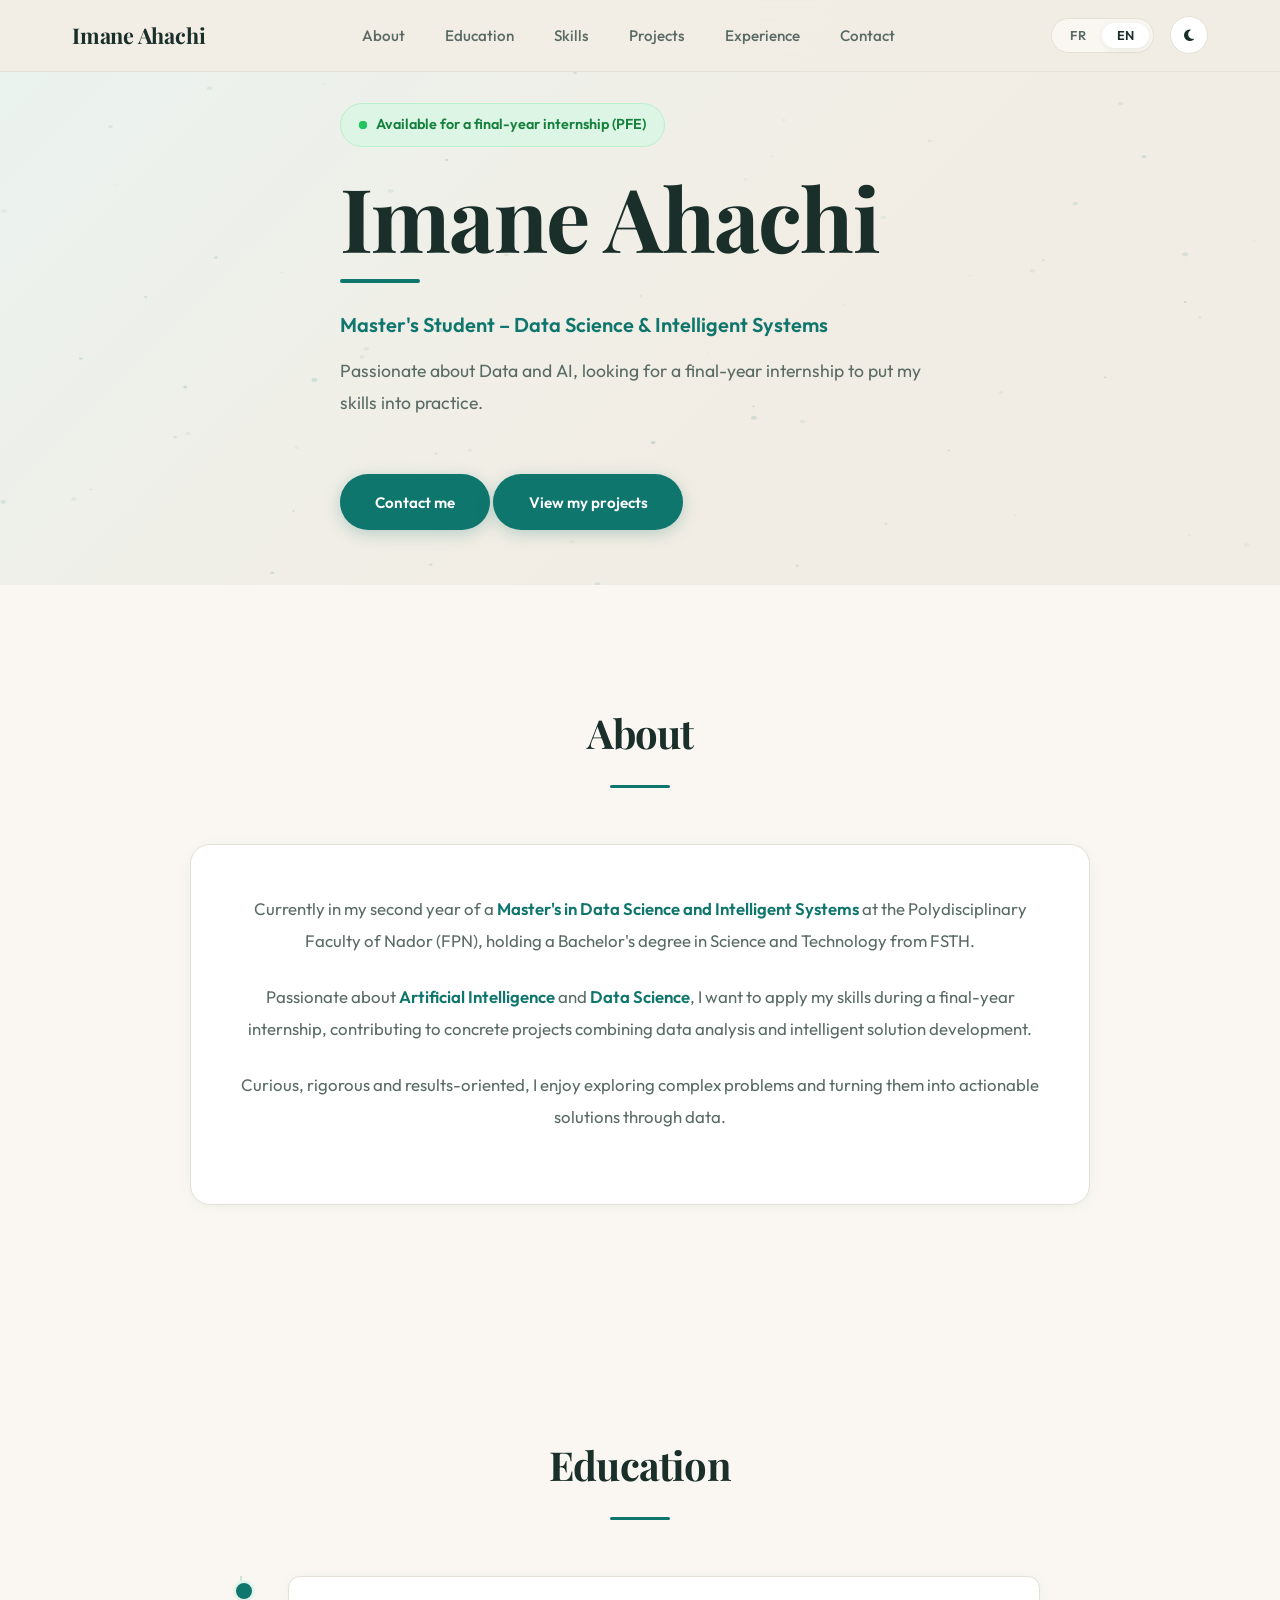
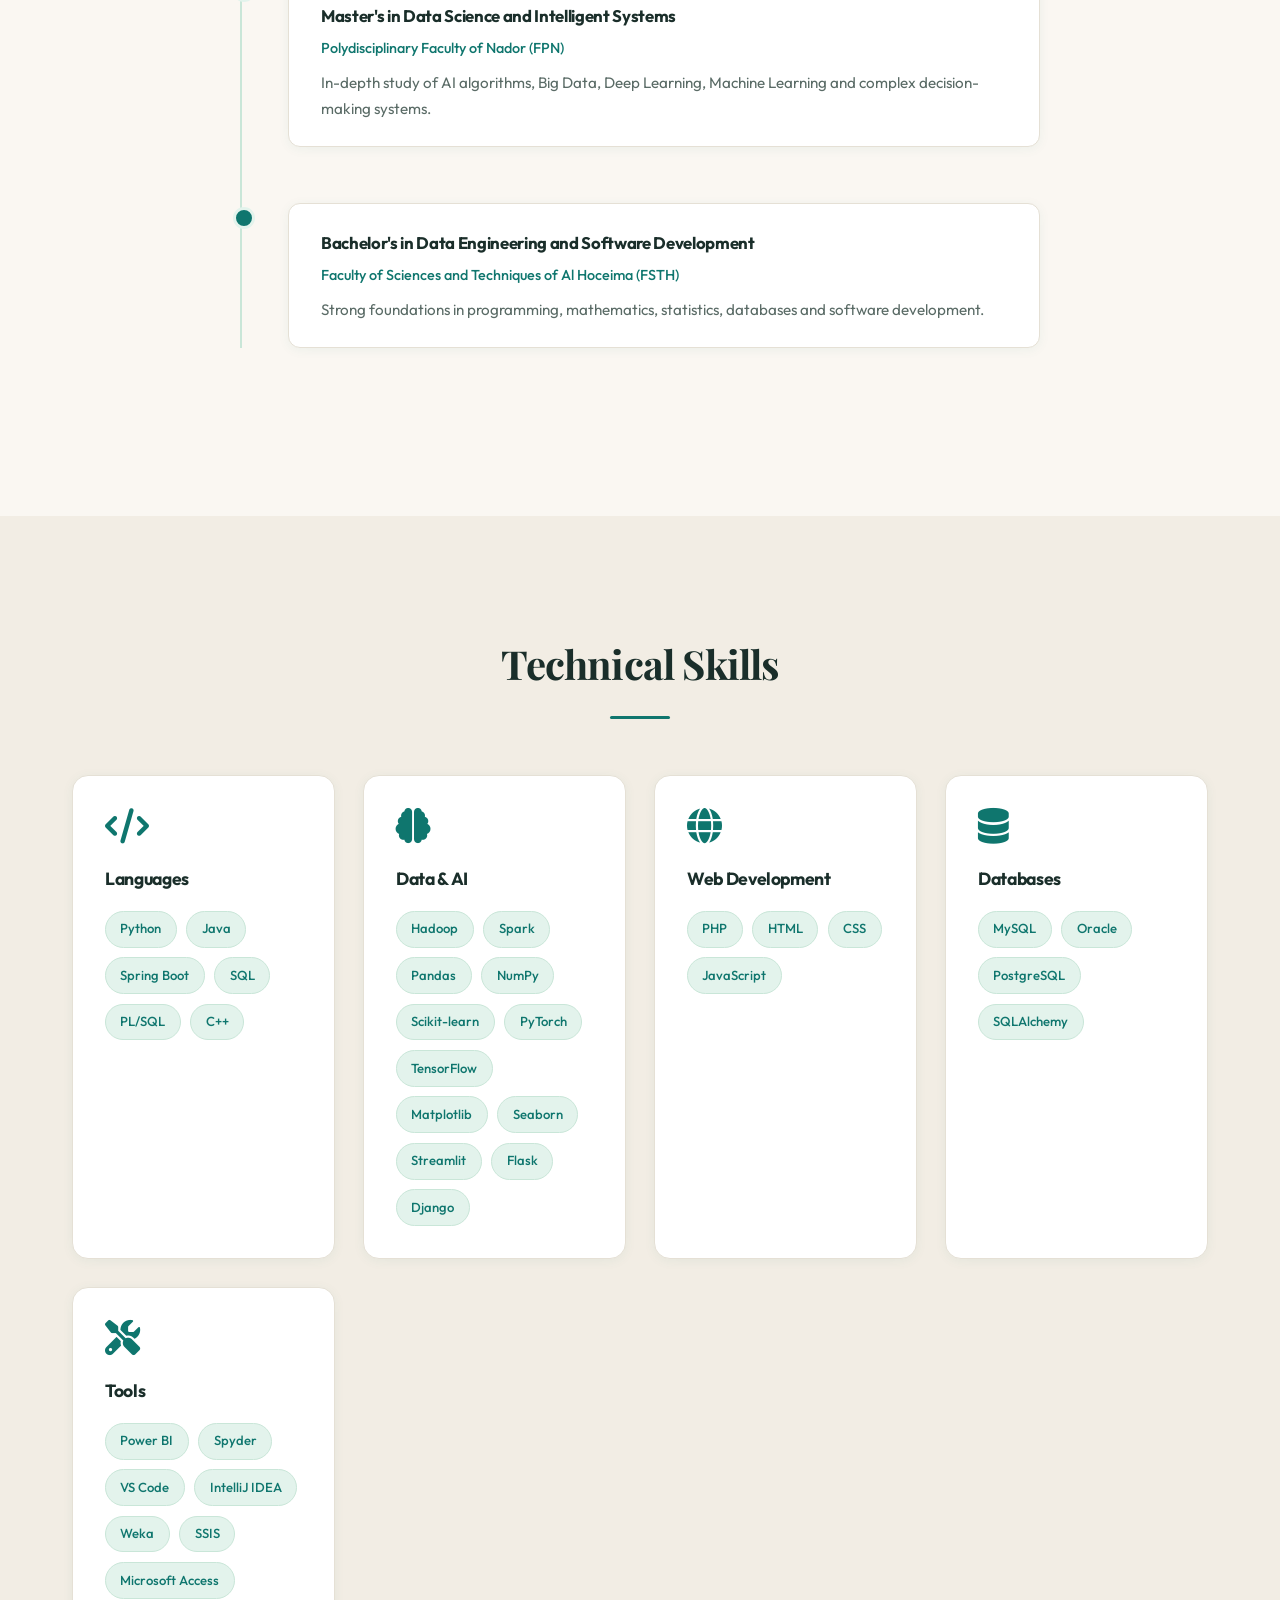
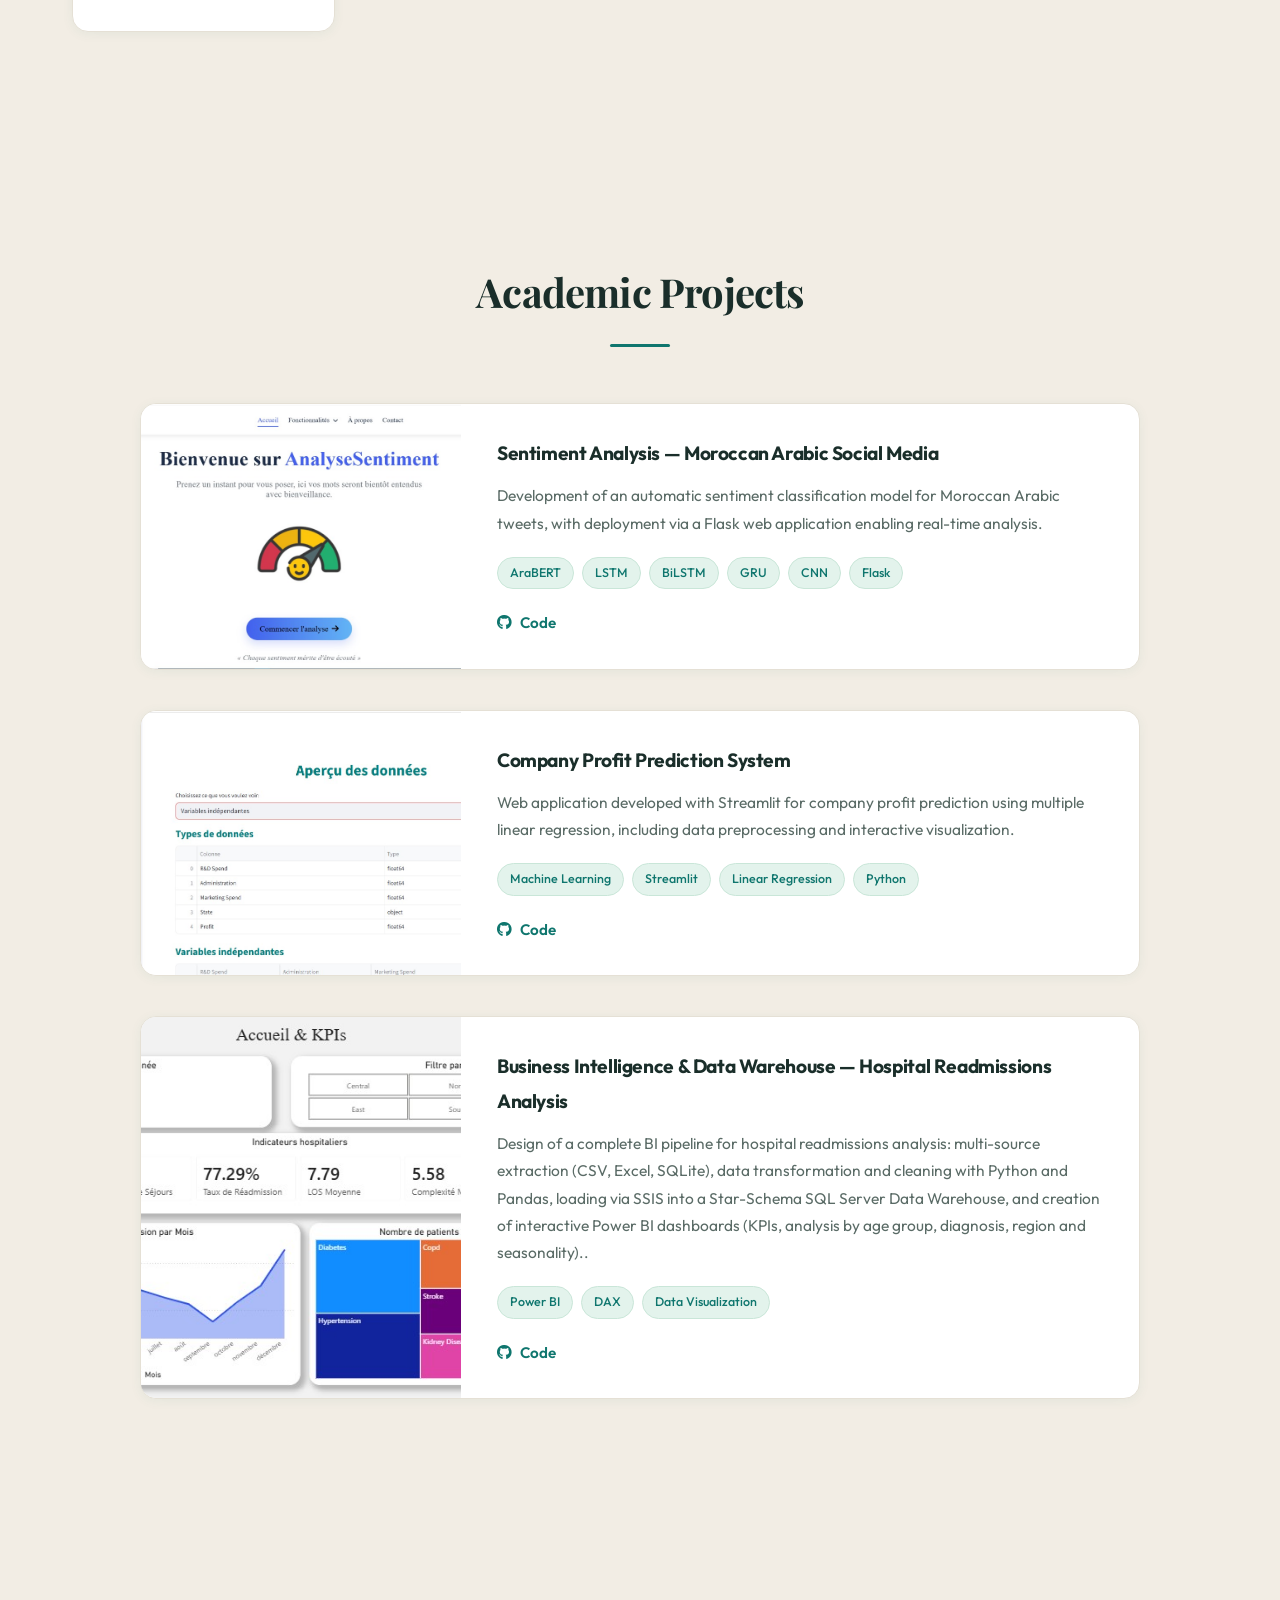
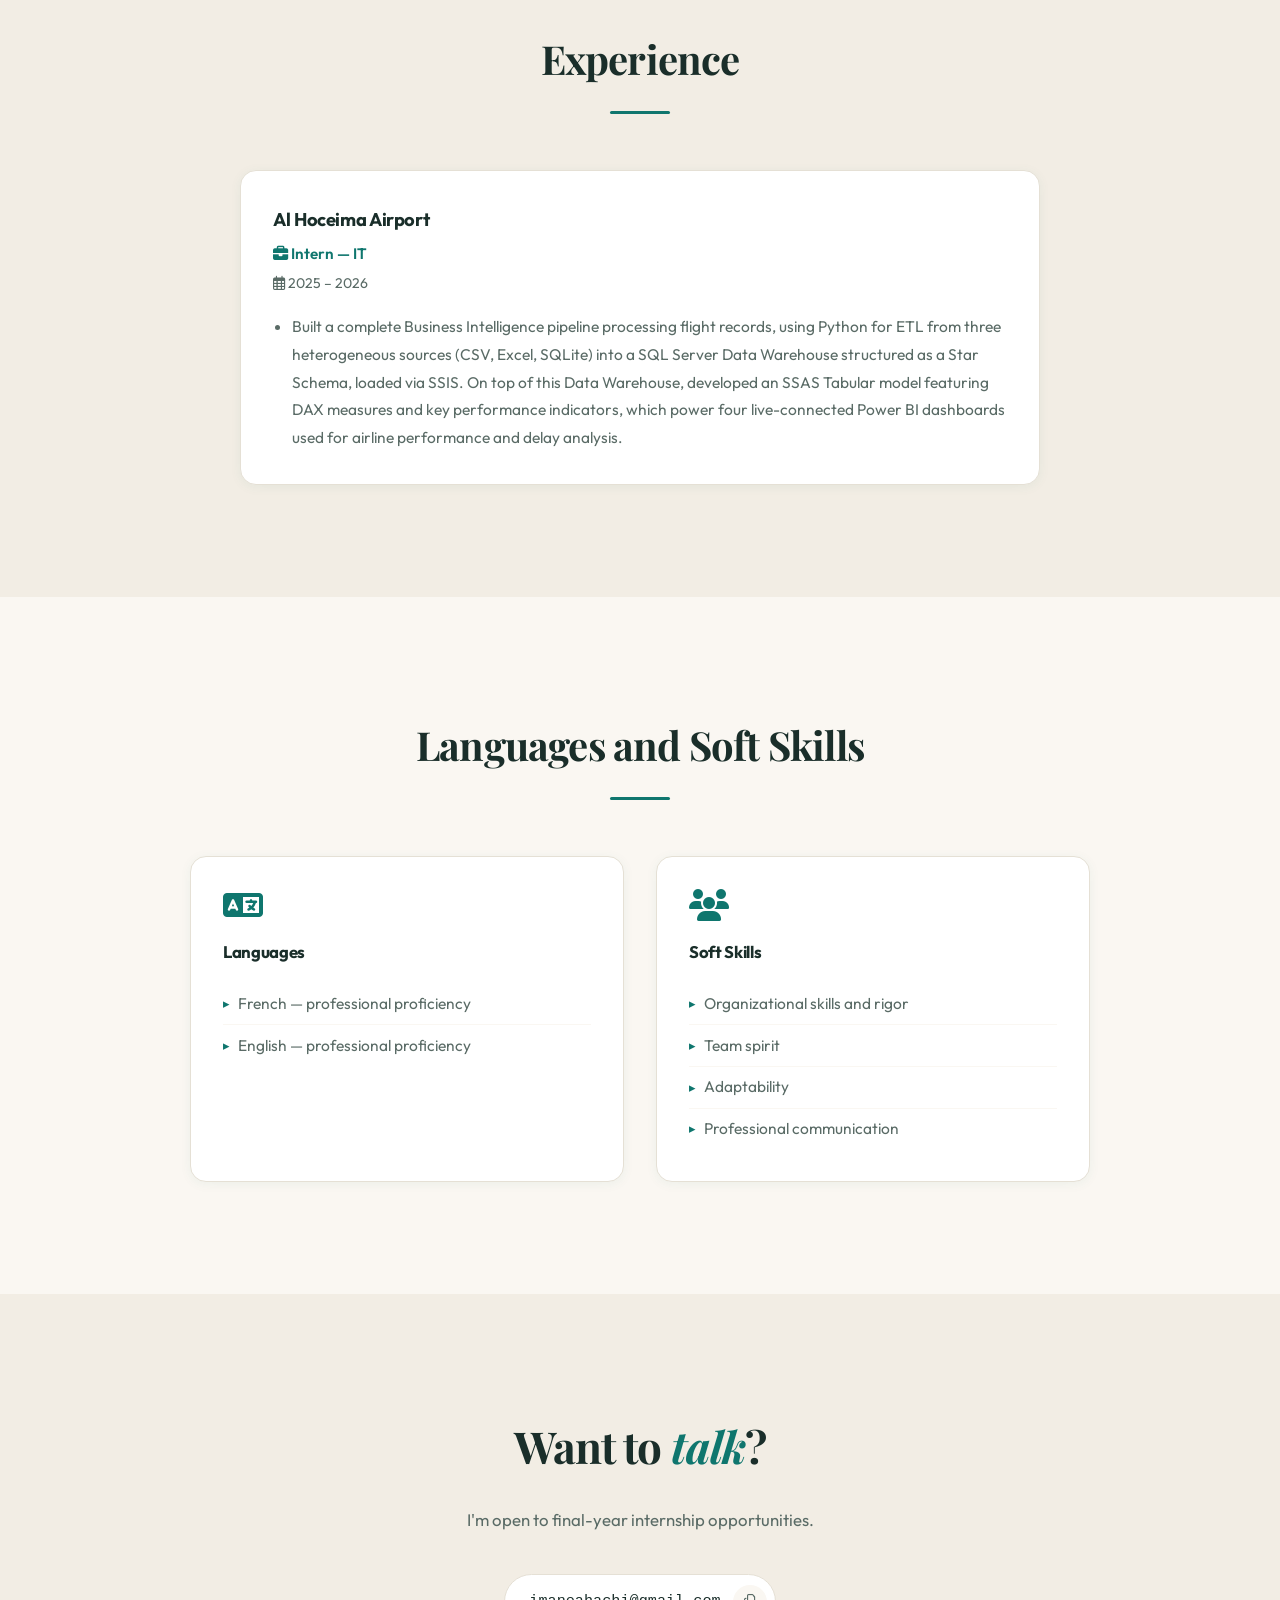
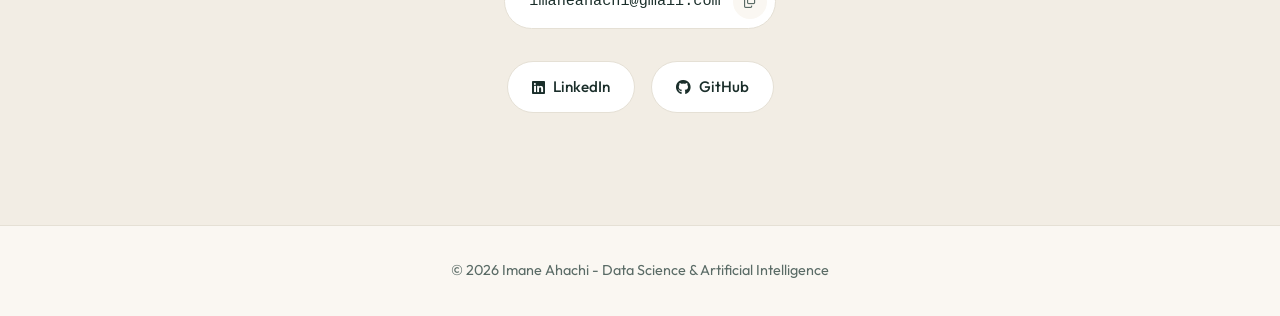
==== commit 9f9c8a57: "modification version mobil" ====
--- a/portfolio-en.html
+++ b/portfolio-en.html
@@ -351,7 +351,7 @@
 
     <footer>
         <div class="container" style="padding: 2rem 0; text-align: center; color: var(--text-dim); font-size: 0.9rem;">
-            <p>&copy; 2026 Imane Ahachi — Data Science &amp; Artificial Intelligence</p>
+            <p>&copy; 2026 Imane Ahachi - Data Science &amp; Artificial Intelligence</p>
         </div>
     </footer>
 
--- a/style.css
+++ b/style.css
@@ -1,778 +1,900 @@
-:root {
-    --bg-color: #f2ede4;
-    --bg-alt: #faf7f2;
-    --surface-color: #ffffff;
-    --accent-primary: #0f766e;
-    --accent-secondary: #16a34a;
-    --text-main: #1a2e2a;
-    --text-dim: #5a6b66;
-    --border-color: #e5e0d5;
-    --border-hover: #c9d6cf;
-    --font-main: 'Outfit', sans-serif;
-    --font-serif: 'Playfair Display', serif;
-    --transition-smooth: all 0.4s cubic-bezier(0.4, 0, 0.2, 1);
-    --shadow-sm: 0 2px 12px rgba(15, 118, 110, 0.06);
-    --shadow-md: 0 8px 28px rgba(15, 118, 110, 0.10);
-    --shadow-lg: 0 16px 40px rgba(15, 118, 110, 0.14);
-}
-
-* { margin: 0; padding: 0; box-sizing: border-box; }
-
-body {
-    background-color: var(--bg-color);
-    color: var(--text-main);
-    font-family: var(--font-main);
-    overflow-x: hidden;
-    line-height: 1.8;
-    transition: background-color 0.4s ease, color 0.4s ease;
-}
-
-::-webkit-scrollbar { width: 8px; }
-::-webkit-scrollbar-track { background: var(--bg-alt); }
-::-webkit-scrollbar-thumb { background: var(--accent-primary); border-radius: 10px; opacity: 0.6; }
-::-webkit-scrollbar-thumb:hover { background: #0d5f59; }
-
-h1, h2, h3 { font-weight: 700; letter-spacing: -0.02em; }
-
-.container { max-width: 1200px; margin: 0 auto; padding: 0 2rem; }
-
-/* ===== Navigation ===== */
-nav {
-    position: fixed;
-    top: 0;
-    width: 100%;
-    z-index: 1000;
-    padding: 1rem 0;
-    transition: var(--transition-smooth);
-    background: rgba(242, 237, 228, 0.92);
-    backdrop-filter: blur(12px);
-    border-bottom: 1px solid var(--border-color);
-}
-
-nav.scrolled {
-    background: rgba(242, 237, 228, 0.98);
-    padding: 0.8rem 0;
-    box-shadow: var(--shadow-sm);
-}
-
-.nav-content { display: flex; justify-content: space-between; align-items: center; }
-
-.nav-brand {
-    font-family: var(--font-serif);
-    font-weight: 700;
-    font-size: 1.35rem;
-    color: var(--text-main);
-    text-decoration: none;
-    letter-spacing: -0.01em;
-}
-
-.nav-links { display: flex; gap: 2.5rem; }
-
-.nav-links a {
-    text-decoration: none;
-    color: var(--text-dim);
-    font-weight: 500;
-    font-size: 0.95rem;
-    transition: var(--transition-smooth);
-    position: relative;
-}
-
-.nav-links a::after {
-    content: '';
-    position: absolute;
-    bottom: -4px;
-    left: 0;
-    width: 0;
-    height: 2px;
-    background: var(--accent-primary);
-    transition: width 0.3s ease;
-}
-
-.nav-links a:hover { color: var(--accent-primary); }
-.nav-links a:hover::after { width: 100%; }
-
-.nav-actions { display: flex; align-items: center; gap: 1rem; }
-
-.theme-toggle {
-    border: 1px solid var(--border-color);
-    background: var(--surface-color);
-    width: 38px;
-    height: 38px;
-    border-radius: 50%;
-    cursor: pointer;
-    display: flex;
-    align-items: center;
-    justify-content: center;
-    color: var(--text-main);
-    transition: var(--transition-smooth);
-}
-
-.theme-toggle:hover {
-    background: var(--bg-alt);
-    border-color: var(--accent-primary);
-    color: var(--accent-primary);
-    transform: rotate(15deg);
-}
-
-.mobile-nav-toggle {
-    display: none;
-    background: none;
-    border: none;
-    color: var(--text-main);
-    font-size: 1.5rem;
-    cursor: pointer;
-}
-
-/* ===== Language Switch ===== */
-.lang-switch {
-    display: inline-flex;
-    align-items: center;
-    background: var(--bg-alt);
-    border: 1px solid var(--border-color);
-    border-radius: 100px;
-    padding: 4px;
-    gap: 2px;
-}
-
-.lang-btn {
-    display: inline-flex;
-    align-items: center;
-    justify-content: center;
-    text-decoration: none;
-    background: transparent;
-    color: var(--text-dim);
-    font-family: var(--font-main);
-    font-weight: 600;
-    font-size: 0.8rem;
-    letter-spacing: 0.03em;
-    padding: 0.4rem 0.9rem;
-    border-radius: 100px;
-    transition: all 0.3s ease;
-    line-height: 1;
-    cursor: pointer;
-}
-
-.lang-btn:hover { color: var(--accent-primary); }
-
-.lang-btn.active {
-    background: var(--surface-color);
-    color: var(--text-main);
-    box-shadow: 0 2px 6px rgba(0, 0, 0, 0.06);
-}
-
-body.dark-mode .lang-switch {
-    background: #0f1a18;
-    border-color: var(--border-color);
-}
-
-body.dark-mode .lang-btn.active {
-    background: #1e3a35;
-    color: var(--accent-primary);
-}
-
-/* ===== Hero ===== */
-.hero {
-    min-height: 65vh;
-    display: flex;
-    align-items: center;
-    position: relative;
-    overflow: hidden;
-    background: linear-gradient(135deg, #eaf3ef 0%, var(--bg-color) 60%);
-    padding-top: 6rem;
-    padding-bottom: 3rem;
-}
-
-.availability-badge {
-    display: inline-flex;
-    align-items: center;
-    gap: 0.6rem;
-    background: #dcf5e4;
-    color: #15803d;
-    border: 1px solid #bbf0cc;
-    padding: 0.5rem 1.1rem;
-    border-radius: 100px;
-    font-size: 0.9rem;
-    font-weight: 600;
-    margin-bottom: 1.5rem;
-}
-
-.pulse-dot {
-    width: 8px; height: 8px;
-    background: #22c55e;
-    border-radius: 50%;
-    position: relative;
-    flex-shrink: 0;
-}
-
-.pulse-dot::after {
-    content: '';
-    position: absolute;
-    top: 0; left: 0;
-    width: 100%; height: 100%;
-    border-radius: 50%;
-    background: #22c55e;
-    animation: pulse-dot-anim 1.8s ease-out infinite;
-}
-
-@keyframes pulse-dot-anim {
-    0% { transform: scale(1); opacity: 0.6; }
-    100% { transform: scale(2.8); opacity: 0; }
-}
-
-.hero-canvas {
-    position: absolute;
-    top: 0; left: 0;
-    width: 100%; height: 100%;
-    z-index: 0;
-    opacity: 0.35;
-    pointer-events: none;
-}
-
-.hero-content { max-width: 800px; position: relative; z-index: 1; }
-
-.hero h1 {
-    font-family: var(--font-serif);
-    font-size: clamp(3rem, 10vw, 5.5rem);
-    line-height: 1.05;
-    margin-bottom: 0.5rem;
-    color: var(--text-main);
-}
-
-.hero h1::after {
-    content: '';
-    display: block;
-    width: 80px;
-    height: 4px;
-    background: var(--accent-primary);
-    margin-top: 1rem;
-    border-radius: 2px;
-}
-
-.hero .hero-subtitle {
-    font-size: 1.25rem;
-    font-weight: 600;
-    color: var(--accent-primary);
-    margin-top: 1.5rem;
-    margin-bottom: 0.75rem;
-    font-family: var(--font-main);
-}
-
-.hero p {
-    font-size: 1.1rem;
-    color: var(--text-dim);
-    margin-bottom: 2rem;
-    max-width: 600px;
-}
-
-/* ===== Sections ===== */
-section { padding: 7rem 0; }
-
-.section-title { margin-bottom: 3.5rem; text-align: center; }
-
-.section-title h2 {
-    font-family: var(--font-serif);
-    font-size: 2.5rem;
-    margin-bottom: 1rem;
-    color: var(--text-main);
-}
-
-.section-title .underline {
-    width: 60px;
-    height: 3px;
-    background: var(--accent-primary);
-    margin: 0 auto;
-    border-radius: 2px;
-}
-
-.about, .academic, .languages { background-color: var(--bg-alt); }
-
-/* ===== About ===== */
-.about-card {
-    padding: 3rem;
-    max-width: 900px;
-    margin: 0 auto;
-    text-align: center;
-    background: var(--surface-color);
-    border: 1px solid var(--border-color);
-    border-radius: 20px;
-    box-shadow: var(--shadow-sm);
-}
-
-.about-card p {
-    margin-bottom: 1.5rem;
-    font-size: 1.05rem;
-    color: var(--text-dim);
-    line-height: 1.9;
-}
-
-.about-card strong { color: var(--accent-primary); font-weight: 600; }
-
-/* ===== Skills ===== */
-.skills-grid {
-    display: grid;
-    grid-template-columns: repeat(auto-fit, minmax(250px, 1fr));
-    gap: 1.75rem;
-}
-
-.skill-card {
-    padding: 2rem;
-    transition: var(--transition-smooth);
-    background: var(--surface-color);
-    border: 1px solid var(--border-color);
-    border-radius: 16px;
-    box-shadow: var(--shadow-sm);
-}
-
-.skill-card:hover {
-    transform: translateY(-8px);
-    box-shadow: var(--shadow-md);
-    border-color: var(--border-hover);
-}
-
-.skill-card i {
-    font-size: 2.2rem;
-    margin-bottom: 1.25rem;
-    color: var(--accent-primary);
-}
-
-.skill-card h3 { color: var(--text-main); margin-bottom: 0.5rem; font-size: 1.1rem; }
-
-.skill-tags { display: flex; flex-wrap: wrap; gap: 0.6rem; margin-top: 1rem; }
-
-.skill-tag {
-    background: #e3f3ec;
-    padding: 0.35rem 0.9rem;
-    border-radius: 100px;
-    font-size: 0.82rem;
-    color: var(--accent-primary);
-    font-weight: 500;
-    border: 1px solid #c9e6d8;
-}
-
-/* ===== Timeline ===== */
-.timeline { position: relative; max-width: 800px; margin: 0 auto; }
-
-.timeline::before {
-    content: '';
-    position: absolute;
-    left: 0; top: 0;
-    width: 2px; height: 100%;
-    background: #c9e6d8;
-}
-
-.timeline-item { padding-left: 3rem; position: relative; margin-bottom: 3.5rem; }
-
-.timeline-item::before {
-    content: '';
-    position: absolute;
-    left: -7px; top: 4px;
-    width: 16px; height: 16px;
-    border-radius: 50%;
-    background: var(--accent-primary);
-    border: 3px solid #e3f3ec;
-}
-
-.timeline-date {
-    color: var(--accent-primary);
-    font-weight: 600;
-    margin-bottom: 0.5rem;
-    display: block;
-    font-size: 0.9rem;
-}
-
-.timeline-content {
-    background: var(--surface-color);
-    padding: 1.5rem 2rem;
-    border-radius: 12px;
-    border: 1px solid var(--border-color);
-    box-shadow: var(--shadow-sm);
-}
-
-.timeline-content h3 { color: var(--text-main); margin-bottom: 0.3rem; font-size: 1.05rem; }
-
-.timeline-content .timeline-institution {
-    color: var(--accent-primary);
-    font-size: 0.9rem;
-    font-weight: 500;
-    margin-bottom: 0.5rem;
-    display: block;
-}
-
-.timeline-content p { color: var(--text-dim); font-size: 0.95rem; line-height: 1.7; }
-
-/* ===== Experience ===== */
-.experience-card {
-    padding: 2rem;
-    background: var(--surface-color);
-    border: 1px solid var(--border-color);
-    border-radius: 16px;
-    box-shadow: var(--shadow-sm);
-    max-width: 800px;
-    margin: 0 auto;
-}
-
-.experience-card h3 { color: var(--text-main); font-size: 1.15rem; margin-bottom: 0.25rem; }
-.experience-card .exp-role { color: var(--accent-primary); font-weight: 600; font-size: 0.95rem; margin-bottom: 0.25rem; display: block; }
-.experience-card .exp-date { color: var(--text-dim); font-size: 0.88rem; margin-bottom: 1rem; display: block; }
-.experience-card ul { padding-left: 1.2rem; color: var(--text-dim); font-size: 0.97rem; line-height: 1.8; }
-
-/* ===== Projects ===== */
-/* ===== Projects ===== */
-.projects-grid {
-    display: flex;
-    flex-direction: column;
-    gap: 2.5rem;
-    max-width: 1000px;
-    margin: 0 auto;
-}
-
-.project-card {
-    display: grid;
-    grid-template-columns: 320px 1fr;
-    overflow: hidden;
-    transition: var(--transition-smooth);
-    background: var(--surface-color);
-    border: 1px solid var(--border-color);
-    border-radius: 16px;
-    box-shadow: var(--shadow-sm);
-    align-items: stretch;
-}
-
-.project-card:hover {
-    transform: translateY(-6px);
-    box-shadow: var(--shadow-lg);
-    border-color: var(--border-hover);
-}
-
-.project-image {
-    width: 100%;
-    height: 100%;
-    min-height: 240px;
-    background-size: cover;
-    background-position: center;
-    transition: var(--transition-smooth);
-}
-
-#project1-img {
-    background-image: url('images/Projet1.jpeg');
-    background-size: cover;
-    background-position: center;
-    background-repeat: no-repeat;
-}
-#project2-img { 
-    background-image: url('images/Projet2.jpeg');
-    background-size: cover;
-    background-position: center;
-    background-repeat: no-repeat;
-}
-#project3-img { 
-    background-image: url('images/Projet3.jpeg');
-    background-size: cover;
-    background-position: center;
-    background-repeat: no-repeat;
-}
-
-.project-card:hover .project-image { transform: scale(1.03); }
-
-.project-info {
-    padding: 2rem 2.25rem;
-    display: flex;
-    flex-direction: column;
-    justify-content: center;
-}
-
-.project-info h3 {
-    color: var(--text-main);
-    margin-bottom: 0.75rem;
-    font-size: 1.2rem;
-}
-
-.project-info p {
-    color: var(--text-dim);
-    margin-bottom: 1.25rem;
-    font-size: 0.97rem;
-    line-height: 1.75;
-}
-
-.project-tech {
-    display: flex;
-    flex-wrap: wrap;
-    gap: 0.5rem;
-    margin-bottom: 1.25rem;
-}
-
-.project-tech span {
-    background: #e3f3ec;
-    color: var(--accent-primary);
-    font-size: 0.78rem;
-    padding: 0.25rem 0.75rem;
-    border-radius: 100px;
-    font-weight: 500;
-    border: 1px solid #c9e6d8;
-}
-
-.project-links {
-    display: flex;
-    gap: 1.5rem;
-}
-
-.project-link {
-    color: var(--accent-primary);
-    text-decoration: none;
-    font-weight: 600;
-    display: flex;
-    align-items: center;
-    gap: 0.5rem;
-    font-size: 0.95rem;
-    transition: var(--transition-smooth);
-}
-
-.project-link:hover { color: #0d5f59; }
-/* ===== Languages & Soft Skills ===== */
-.lang-skills-grid {
-    display: grid;
-    grid-template-columns: 1fr 1fr;
-    gap: 2rem;
-    max-width: 900px;
-    margin: 0 auto;
-}
-
-.lang-card {
-    background: var(--surface-color);
-    border: 1px solid var(--border-color);
-    border-radius: 16px;
-    padding: 2rem;
-    box-shadow: var(--shadow-sm);
-}
-
-.lang-card i { font-size: 2rem; color: var(--accent-primary); margin-bottom: 1rem; }
-.lang-card h3 { color: var(--text-main); margin-bottom: 1rem; font-size: 1.05rem; }
-.lang-card ul { list-style: none; padding: 0; }
-
-.lang-card ul li {
-    color: var(--text-dim);
-    font-size: 0.97rem;
-    padding: 0.4rem 0;
-    border-bottom: 1px solid var(--bg-alt);
-    display: flex;
-    align-items: center;
-    gap: 0.5rem;
-}
-
-.lang-card ul li:last-child { border-bottom: none; }
-
-.lang-card ul li::before {
-    content: '▸';
-    color: var(--accent-primary);
-    font-size: 0.8rem;
-}
-
-/* ===== Buttons ===== */
-.btn {
-    padding: 1rem 2.5rem;
-    border-radius: 100px;
-    font-weight: 600;
-    text-decoration: none;
-    transition: var(--transition-smooth);
-    display: inline-block;
-    font-size: 1rem;
-}
-
-.btn-primary, .btn--primary {
-    background: var(--accent-primary);
-    color: #fff;
-    border: none;
-    box-shadow: 0 4px 16px rgba(15, 118, 110, 0.25);
-}
-
-.btn-primary:hover, .btn--primary:hover {
-    transform: translateY(-3px);
-    background: #0d5f59;
-    box-shadow: 0 8px 24px rgba(15, 118, 110, 0.35);
-}
-
-.hero .btn { margin-top: 1.5rem; padding: 0.9rem 2.2rem; font-size: 0.95rem; }
-
-/* ===== Contact ===== */
-.contact-v2 {
-    background: var(--bg-color);
-    text-align: center;
-    transition: background-color 0.4s ease;
-}
-
-.contact-title {
-    font-family: var(--font-serif);
-    font-size: clamp(2rem, 5vw, 2.75rem);
-    font-weight: 700;
-    color: var(--text-main);
-    margin-bottom: 1.25rem;
-}
-
-.contact-title .highlight { color: var(--accent-primary); font-style: italic; }
-
-.contact-subtitle {
-    color: var(--text-dim);
-    font-size: 1.05rem;
-    max-width: 480px;
-    margin: 0 auto 2.5rem;
-    line-height: 1.7;
-}
-
-.email-pill {
-    display: inline-flex;
-    align-items: center;
-    gap: 0.75rem;
-    background: var(--surface-color);
-    border: 1px solid var(--border-color);
-    border-radius: 100px;
-    padding: 0.6rem 0.5rem 0.6rem 1.5rem;
-    font-family: 'Courier New', monospace;
-    font-size: 0.95rem;
-    color: var(--text-main);
-    margin-bottom: 2rem;
-}
-
-.copy-btn {
-    background: var(--bg-alt);
-    border: none;
-    border-radius: 50%;
-    width: 34px; height: 34px;
-    cursor: pointer;
-    color: var(--text-dim);
-    display: flex;
-    align-items: center;
-    justify-content: center;
-    transition: var(--transition-smooth);
-}
-
-.copy-btn:hover { background: #e3f3ec; color: var(--accent-primary); }
-
-.contact-links { display: flex; justify-content: center; gap: 1rem; flex-wrap: wrap; }
-
-.contact-pill {
-    display: inline-flex;
-    align-items: center;
-    gap: 0.5rem;
-    background: var(--surface-color);
-    border: 1px solid var(--border-color);
-    border-radius: 100px;
-    padding: 0.7rem 1.5rem;
-    color: var(--text-main);
-    text-decoration: none;
-    font-weight: 500;
-    font-size: 0.95rem;
-    transition: var(--transition-smooth);
-}
-
-.contact-pill:hover {
-    background: var(--bg-alt);
-    border-color: var(--border-hover);
-    transform: translateY(-3px);
-}
-
-/* ===== Footer ===== */
-footer {
-    background: var(--bg-alt);
-    border-top: 1px solid var(--border-color);
-}
-
-/* ===== Reveal animation ===== */
-.reveal {
-    opacity: 0;
-    transform: translateY(30px);
-    transition: opacity 0.6s ease, transform 0.6s ease;
-}
-
-.reveal.visible { opacity: 1; transform: translateY(0); }
-
-/* ===== Dark mode ===== */
-body.dark-mode {
-    --bg-color: #0f1a18;
-    --bg-alt: #14211e;
-    --surface-color: #1a2b28;
-    --accent-primary: #2dd4bf;
-    --accent-secondary: #4ade80;
-    --text-main: #e8f0ed;
-    --text-dim: #94b0a8;
-    --border-color: #2a3d38;
-    --border-hover: #3d554e;
-    --shadow-sm: 0 2px 12px rgba(0, 0, 0, 0.3);
-    --shadow-md: 0 8px 28px rgba(0, 0, 0, 0.4);
-    --shadow-lg: 0 16px 40px rgba(0, 0, 0, 0.5);
-    background-color: var(--bg-color);
-}
-
-body.dark-mode nav {
-    background: rgba(15, 26, 24, 0.95);
-    border-bottom-color: var(--border-color);
-}
-
-body.dark-mode nav.scrolled { background: rgba(15, 26, 24, 0.98); }
-
-body.dark-mode .hero {
-    background: linear-gradient(135deg, #14211e 0%, #0f1a18 60%);
-}
-
-body.dark-mode .hero h1 { color: var(--text-main); }
-body.dark-mode .hero h1::after { background: var(--accent-primary); }
-
-body.dark-mode .skill-tag,
-body.dark-mode .project-tech span {
-    background: #1e3a35;
-    color: #2dd4bf;
-    border-color: #2a4a44;
-}
-
-body.dark-mode .timeline::before { background: #2a4a44; }
-body.dark-mode .timeline-item::before { border-color: #1e3a35; }
-
-body.dark-mode .about,
-body.dark-mode .academic,
-body.dark-mode .languages,
-body.dark-mode footer {
-    background-color: var(--bg-alt);
-}
-
-body.dark-mode .availability-badge {
-    background: #052e1a;
-    color: #4ade80;
-    border-color: #166534;
-}
-
-/* ===== Responsive ===== */
-@media (max-width: 768px) {
-    .mobile-nav-toggle { display: block; }
-
-    .nav-links {
-        display: none;
-        position: absolute;
-        top: 100%;
-        left: 0;
-        width: 100%;
-        background: rgba(242, 237, 228, 0.98);
-        flex-direction: column;
-        padding: 2rem;
-        gap: 1.5rem;
-        border-bottom: 1px solid var(--border-color);
-    }
-
-    body.dark-mode .nav-links { background: rgba(15, 26, 24, 0.98); }
-
-    .nav-links.active { display: flex; }
-
-    .hero h1 { font-size: 3rem; }
-    .projects-grid { grid-template-columns: 1fr; }
-    .lang-skills-grid { grid-template-columns: 1fr; }
-
-    .hero-buttons {
-        display: flex;
-        flex-wrap: wrap;
-        gap: 1rem;
-        margin-top: 1.5rem;
-    }
-
-    .email-pill {
-        font-size: 0.82rem;
-        padding: 0.5rem 0.4rem 0.5rem 1rem;
-    }
-}
+:root {
+    --bg-color: #f2ede4;
+    --bg-alt: #faf7f2;
+    --surface-color: #ffffff;
+    --accent-primary: #0f766e;
+    --accent-secondary: #16a34a;
+    --text-main: #1a2e2a;
+    --text-dim: #5a6b66;
+    --border-color: #e5e0d5;
+    --border-hover: #c9d6cf;
+    --font-main: 'Outfit', sans-serif;
+    --font-serif: 'Playfair Display', serif;
+    --transition-smooth: all 0.4s cubic-bezier(0.4, 0, 0.2, 1);
+    --shadow-sm: 0 2px 12px rgba(15, 118, 110, 0.06);
+    --shadow-md: 0 8px 28px rgba(15, 118, 110, 0.10);
+    --shadow-lg: 0 16px 40px rgba(15, 118, 110, 0.14);
+}
+
+* { margin: 0; padding: 0; box-sizing: border-box; }
+
+body {
+    background-color: var(--bg-color);
+    color: var(--text-main);
+    font-family: var(--font-main);
+    overflow-x: hidden;
+    line-height: 1.8;
+    transition: background-color 0.4s ease, color 0.4s ease;
+}
+
+::-webkit-scrollbar { width: 8px; }
+::-webkit-scrollbar-track { background: var(--bg-alt); }
+::-webkit-scrollbar-thumb { background: var(--accent-primary); border-radius: 10px; opacity: 0.6; }
+::-webkit-scrollbar-thumb:hover { background: #0d5f59; }
+
+h1, h2, h3 { font-weight: 700; letter-spacing: -0.02em; }
+
+.container { max-width: 1200px; margin: 0 auto; padding: 0 2rem; }
+
+/* ===== Navigation ===== */
+nav {
+    position: fixed;
+    top: 0;
+    width: 100%;
+    z-index: 1000;
+    padding: 1rem 0;
+    transition: var(--transition-smooth);
+    background: rgba(242, 237, 228, 0.92);
+    backdrop-filter: blur(12px);
+    border-bottom: 1px solid var(--border-color);
+}
+
+nav.scrolled {
+    background: rgba(242, 237, 228, 0.98);
+    padding: 0.8rem 0;
+    box-shadow: var(--shadow-sm);
+}
+
+.nav-content { display: flex; justify-content: space-between; align-items: center; }
+
+.nav-brand {
+    font-family: var(--font-serif);
+    font-weight: 700;
+    font-size: 1.35rem;
+    color: var(--text-main);
+    text-decoration: none;
+    letter-spacing: -0.01em;
+}
+
+.nav-links { display: flex; gap: 2.5rem; }
+
+.nav-links a {
+    text-decoration: none;
+    color: var(--text-dim);
+    font-weight: 500;
+    font-size: 0.95rem;
+    transition: var(--transition-smooth);
+    position: relative;
+}
+
+.nav-links a::after {
+    content: '';
+    position: absolute;
+    bottom: -4px;
+    left: 0;
+    width: 0;
+    height: 2px;
+    background: var(--accent-primary);
+    transition: width 0.3s ease;
+}
+
+.nav-links a:hover { color: var(--accent-primary); }
+.nav-links a:hover::after { width: 100%; }
+
+.nav-actions { display: flex; align-items: center; gap: 1rem; }
+
+.theme-toggle {
+    border: 1px solid var(--border-color);
+    background: var(--surface-color);
+    width: 38px;
+    height: 38px;
+    border-radius: 50%;
+    cursor: pointer;
+    display: flex;
+    align-items: center;
+    justify-content: center;
+    color: var(--text-main);
+    transition: var(--transition-smooth);
+}
+
+.theme-toggle:hover {
+    background: var(--bg-alt);
+    border-color: var(--accent-primary);
+    color: var(--accent-primary);
+    transform: rotate(15deg);
+}
+
+.mobile-nav-toggle {
+    display: none;
+    background: none;
+    border: none;
+    color: var(--text-main);
+    font-size: 1.5rem;
+    cursor: pointer;
+}
+
+/* ===== Language Switch ===== */
+.lang-switch {
+    display: inline-flex;
+    align-items: center;
+    background: var(--bg-alt);
+    border: 1px solid var(--border-color);
+    border-radius: 100px;
+    padding: 4px;
+    gap: 2px;
+}
+
+.lang-btn {
+    display: inline-flex;
+    align-items: center;
+    justify-content: center;
+    text-decoration: none;
+    background: transparent;
+    color: var(--text-dim);
+    font-family: var(--font-main);
+    font-weight: 600;
+    font-size: 0.8rem;
+    letter-spacing: 0.03em;
+    padding: 0.4rem 0.9rem;
+    border-radius: 100px;
+    transition: all 0.3s ease;
+    line-height: 1;
+    cursor: pointer;
+}
+
+.lang-btn:hover { color: var(--accent-primary); }
+
+.lang-btn.active {
+    background: var(--surface-color);
+    color: var(--text-main);
+    box-shadow: 0 2px 6px rgba(0, 0, 0, 0.06);
+}
+
+body.dark-mode .lang-switch {
+    background: #0f1a18;
+    border-color: var(--border-color);
+}
+
+body.dark-mode .lang-btn.active {
+    background: #1e3a35;
+    color: var(--accent-primary);
+}
+
+/* ===== Hero ===== */
+.hero {
+    min-height: 65vh;
+    display: flex;
+    align-items: center;
+    position: relative;
+    overflow: hidden;
+    background: linear-gradient(135deg, #eaf3ef 0%, var(--bg-color) 60%);
+    padding-top: 6rem;
+    padding-bottom: 3rem;
+}
+
+.availability-badge {
+    display: inline-flex;
+    align-items: center;
+    gap: 0.6rem;
+    background: #dcf5e4;
+    color: #15803d;
+    border: 1px solid #bbf0cc;
+    padding: 0.5rem 1.1rem;
+    border-radius: 100px;
+    font-size: 0.9rem;
+    font-weight: 600;
+    margin-bottom: 1.5rem;
+}
+
+.pulse-dot {
+    width: 8px; height: 8px;
+    background: #22c55e;
+    border-radius: 50%;
+    position: relative;
+    flex-shrink: 0;
+}
+
+.pulse-dot::after {
+    content: '';
+    position: absolute;
+    top: 0; left: 0;
+    width: 100%; height: 100%;
+    border-radius: 50%;
+    background: #22c55e;
+    animation: pulse-dot-anim 1.8s ease-out infinite;
+}
+
+@keyframes pulse-dot-anim {
+    0% { transform: scale(1); opacity: 0.6; }
+    100% { transform: scale(2.8); opacity: 0; }
+}
+
+.hero-canvas {
+    position: absolute;
+    top: 0; left: 0;
+    width: 100%; height: 100%;
+    z-index: 0;
+    opacity: 0.35;
+    pointer-events: none;
+}
+
+.hero-content { max-width: 800px; position: relative; z-index: 1; }
+
+.hero h1 {
+    font-family: var(--font-serif);
+    font-size: clamp(3rem, 10vw, 5.5rem);
+    line-height: 1.05;
+    margin-bottom: 0.5rem;
+    color: var(--text-main);
+}
+
+.hero h1::after {
+    content: '';
+    display: block;
+    width: 80px;
+    height: 4px;
+    background: var(--accent-primary);
+    margin-top: 1rem;
+    border-radius: 2px;
+}
+
+.hero .hero-subtitle {
+    font-size: 1.25rem;
+    font-weight: 600;
+    color: var(--accent-primary);
+    margin-top: 1.5rem;
+    margin-bottom: 0.75rem;
+    font-family: var(--font-main);
+}
+
+.hero p {
+    font-size: 1.1rem;
+    color: var(--text-dim);
+    margin-bottom: 2rem;
+    max-width: 600px;
+}
+
+/* ===== Sections ===== */
+section { padding: 7rem 0; }
+
+.section-title { margin-bottom: 3.5rem; text-align: center; }
+
+.section-title h2 {
+    font-family: var(--font-serif);
+    font-size: 2.5rem;
+    margin-bottom: 1rem;
+    color: var(--text-main);
+}
+
+.section-title .underline {
+    width: 60px;
+    height: 3px;
+    background: var(--accent-primary);
+    margin: 0 auto;
+    border-radius: 2px;
+}
+
+.about, .academic, .languages { background-color: var(--bg-alt); }
+
+/* ===== About ===== */
+.about-card {
+    padding: 3rem;
+    max-width: 900px;
+    margin: 0 auto;
+    text-align: center;
+    background: var(--surface-color);
+    border: 1px solid var(--border-color);
+    border-radius: 20px;
+    box-shadow: var(--shadow-sm);
+}
+
+.about-card p {
+    margin-bottom: 1.5rem;
+    font-size: 1.05rem;
+    color: var(--text-dim);
+    line-height: 1.9;
+}
+
+.about-card strong { color: var(--accent-primary); font-weight: 600; }
+
+/* ===== Skills ===== */
+.skills-grid {
+    display: grid;
+    grid-template-columns: repeat(auto-fit, minmax(250px, 1fr));
+    gap: 1.75rem;
+}
+
+.skill-card {
+    padding: 2rem;
+    transition: var(--transition-smooth);
+    background: var(--surface-color);
+    border: 1px solid var(--border-color);
+    border-radius: 16px;
+    box-shadow: var(--shadow-sm);
+}
+
+.skill-card:hover {
+    transform: translateY(-8px);
+    box-shadow: var(--shadow-md);
+    border-color: var(--border-hover);
+}
+
+.skill-card i {
+    font-size: 2.2rem;
+    margin-bottom: 1.25rem;
+    color: var(--accent-primary);
+}
+
+.skill-card h3 { color: var(--text-main); margin-bottom: 0.5rem; font-size: 1.1rem; }
+
+.skill-tags { display: flex; flex-wrap: wrap; gap: 0.6rem; margin-top: 1rem; }
+
+.skill-tag {
+    background: #e3f3ec;
+    padding: 0.35rem 0.9rem;
+    border-radius: 100px;
+    font-size: 0.82rem;
+    color: var(--accent-primary);
+    font-weight: 500;
+    border: 1px solid #c9e6d8;
+}
+
+/* ===== Timeline ===== */
+.timeline { position: relative; max-width: 800px; margin: 0 auto; }
+
+.timeline::before {
+    content: '';
+    position: absolute;
+    left: 0; top: 0;
+    width: 2px; height: 100%;
+    background: #c9e6d8;
+}
+
+.timeline-item { padding-left: 3rem; position: relative; margin-bottom: 3.5rem; }
+
+.timeline-item::before {
+    content: '';
+    position: absolute;
+    left: -7px; top: 4px;
+    width: 16px; height: 16px;
+    border-radius: 50%;
+    background: var(--accent-primary);
+    border: 3px solid #e3f3ec;
+}
+
+.timeline-date {
+    color: var(--accent-primary);
+    font-weight: 600;
+    margin-bottom: 0.5rem;
+    display: block;
+    font-size: 0.9rem;
+}
+
+.timeline-content {
+    background: var(--surface-color);
+    padding: 1.5rem 2rem;
+    border-radius: 12px;
+    border: 1px solid var(--border-color);
+    box-shadow: var(--shadow-sm);
+}
+
+.timeline-content h3 { color: var(--text-main); margin-bottom: 0.3rem; font-size: 1.05rem; }
+
+.timeline-content .timeline-institution {
+    color: var(--accent-primary);
+    font-size: 0.9rem;
+    font-weight: 500;
+    margin-bottom: 0.5rem;
+    display: block;
+}
+
+.timeline-content p { color: var(--text-dim); font-size: 0.95rem; line-height: 1.7; }
+
+/* ===== Experience ===== */
+.experience-card {
+    padding: 2rem;
+    background: var(--surface-color);
+    border: 1px solid var(--border-color);
+    border-radius: 16px;
+    box-shadow: var(--shadow-sm);
+    max-width: 800px;
+    margin: 0 auto;
+}
+
+.experience-card h3 { color: var(--text-main); font-size: 1.15rem; margin-bottom: 0.25rem; }
+.experience-card .exp-role { color: var(--accent-primary); font-weight: 600; font-size: 0.95rem; margin-bottom: 0.25rem; display: block; }
+.experience-card .exp-date { color: var(--text-dim); font-size: 0.88rem; margin-bottom: 1rem; display: block; }
+.experience-card ul { padding-left: 1.2rem; color: var(--text-dim); font-size: 0.97rem; line-height: 1.8; }
+
+/* ===== Projects ===== */
+/* ===== Projects ===== */
+.projects-grid {
+    display: flex;
+    flex-direction: column;
+    gap: 2.5rem;
+    max-width: 1000px;
+    margin: 0 auto;
+}
+
+.project-card {
+    display: grid;
+    grid-template-columns: 320px 1fr;
+    overflow: hidden;
+    transition: var(--transition-smooth);
+    background: var(--surface-color);
+    border: 1px solid var(--border-color);
+    border-radius: 16px;
+    box-shadow: var(--shadow-sm);
+    align-items: stretch;
+}
+
+.project-card:hover {
+    transform: translateY(-6px);
+    box-shadow: var(--shadow-lg);
+    border-color: var(--border-hover);
+}
+
+.project-image {
+    width: 100%;
+    height: 100%;
+    min-height: 240px;
+    background-size: cover;
+    background-position: center;
+    transition: var(--transition-smooth);
+}
+
+#project1-img {
+    background-image: url('images/Projet1.jpeg');
+    background-size: cover;
+    background-position: center;
+    background-repeat: no-repeat;
+}
+#project2-img { 
+    background-image: url('images/Projet2.jpeg');
+    background-size: cover;
+    background-position: center;
+    background-repeat: no-repeat;
+}
+#project3-img { 
+    background-image: url('images/Projet3.jpeg');
+    background-size: cover;
+    background-position: center;
+    background-repeat: no-repeat;
+}
+
+.project-card:hover .project-image { transform: scale(1.03); }
+
+.project-info {
+    padding: 2rem 2.25rem;
+    display: flex;
+    flex-direction: column;
+    justify-content: center;
+}
+
+.project-info h3 {
+    color: var(--text-main);
+    margin-bottom: 0.75rem;
+    font-size: 1.2rem;
+}
+
+.project-info p {
+    color: var(--text-dim);
+    margin-bottom: 1.25rem;
+    font-size: 0.97rem;
+    line-height: 1.75;
+}
+
+.project-tech {
+    display: flex;
+    flex-wrap: wrap;
+    gap: 0.5rem;
+    margin-bottom: 1.25rem;
+}
+
+.project-tech span {
+    background: #e3f3ec;
+    color: var(--accent-primary);
+    font-size: 0.78rem;
+    padding: 0.25rem 0.75rem;
+    border-radius: 100px;
+    font-weight: 500;
+    border: 1px solid #c9e6d8;
+}
+
+.project-links {
+    display: flex;
+    gap: 1.5rem;
+}
+
+.project-link {
+    color: var(--accent-primary);
+    text-decoration: none;
+    font-weight: 600;
+    display: flex;
+    align-items: center;
+    gap: 0.5rem;
+    font-size: 0.95rem;
+    transition: var(--transition-smooth);
+}
+
+.project-link:hover { color: #0d5f59; }
+/* ===== Languages & Soft Skills ===== */
+.lang-skills-grid {
+    display: grid;
+    grid-template-columns: 1fr 1fr;
+    gap: 2rem;
+    max-width: 900px;
+    margin: 0 auto;
+}
+
+.lang-card {
+    background: var(--surface-color);
+    border: 1px solid var(--border-color);
+    border-radius: 16px;
+    padding: 2rem;
+    box-shadow: var(--shadow-sm);
+}
+
+.lang-card i { font-size: 2rem; color: var(--accent-primary); margin-bottom: 1rem; }
+.lang-card h3 { color: var(--text-main); margin-bottom: 1rem; font-size: 1.05rem; }
+.lang-card ul { list-style: none; padding: 0; }
+
+.lang-card ul li {
+    color: var(--text-dim);
+    font-size: 0.97rem;
+    padding: 0.4rem 0;
+    border-bottom: 1px solid var(--bg-alt);
+    display: flex;
+    align-items: center;
+    gap: 0.5rem;
+}
+
+.lang-card ul li:last-child { border-bottom: none; }
+
+.lang-card ul li::before {
+    content: '▸';
+    color: var(--accent-primary);
+    font-size: 0.8rem;
+}
+
+/* ===== Buttons ===== */
+.btn {
+    padding: 1rem 2.5rem;
+    border-radius: 100px;
+    font-weight: 600;
+    text-decoration: none;
+    transition: var(--transition-smooth);
+    display: inline-block;
+    font-size: 1rem;
+}
+
+.btn-primary, .btn--primary {
+    background: var(--accent-primary);
+    color: #fff;
+    border: none;
+    box-shadow: 0 4px 16px rgba(15, 118, 110, 0.25);
+}
+
+.btn-primary:hover, .btn--primary:hover {
+    transform: translateY(-3px);
+    background: #0d5f59;
+    box-shadow: 0 8px 24px rgba(15, 118, 110, 0.35);
+}
+
+.hero .btn { margin-top: 1.5rem; padding: 0.9rem 2.2rem; font-size: 0.95rem; }
+
+/* ===== Contact ===== */
+.contact-v2 {
+    background: var(--bg-color);
+    text-align: center;
+    transition: background-color 0.4s ease;
+}
+
+.contact-title {
+    font-family: var(--font-serif);
+    font-size: clamp(2rem, 5vw, 2.75rem);
+    font-weight: 700;
+    color: var(--text-main);
+    margin-bottom: 1.25rem;
+}
+
+.contact-title .highlight { color: var(--accent-primary); font-style: italic; }
+
+.contact-subtitle {
+    color: var(--text-dim);
+    font-size: 1.05rem;
+    max-width: 480px;
+    margin: 0 auto 2.5rem;
+    line-height: 1.7;
+}
+
+.email-pill {
+    display: inline-flex;
+    align-items: center;
+    gap: 0.75rem;
+    background: var(--surface-color);
+    border: 1px solid var(--border-color);
+    border-radius: 100px;
+    padding: 0.6rem 0.5rem 0.6rem 1.5rem;
+    font-family: 'Courier New', monospace;
+    font-size: 0.95rem;
+    color: var(--text-main);
+    margin-bottom: 2rem;
+}
+
+.copy-btn {
+    background: var(--bg-alt);
+    border: none;
+    border-radius: 50%;
+    width: 34px; height: 34px;
+    cursor: pointer;
+    color: var(--text-dim);
+    display: flex;
+    align-items: center;
+    justify-content: center;
+    transition: var(--transition-smooth);
+}
+
+.copy-btn:hover { background: #e3f3ec; color: var(--accent-primary); }
+
+.contact-links { display: flex; justify-content: center; gap: 1rem; flex-wrap: wrap; }
+
+.contact-pill {
+    display: inline-flex;
+    align-items: center;
+    gap: 0.5rem;
+    background: var(--surface-color);
+    border: 1px solid var(--border-color);
+    border-radius: 100px;
+    padding: 0.7rem 1.5rem;
+    color: var(--text-main);
+    text-decoration: none;
+    font-weight: 500;
+    font-size: 0.95rem;
+    transition: var(--transition-smooth);
+}
+
+.contact-pill:hover {
+    background: var(--bg-alt);
+    border-color: var(--border-hover);
+    transform: translateY(-3px);
+}
+
+/* ===== Footer ===== */
+footer {
+    background: var(--bg-alt);
+    border-top: 1px solid var(--border-color);
+}
+
+/* ===== Reveal animation ===== */
+.reveal {
+    opacity: 0;
+    transform: translateY(30px);
+    transition: opacity 0.6s ease, transform 0.6s ease;
+}
+
+.reveal.visible { opacity: 1; transform: translateY(0); }
+
+/* ===== Dark mode ===== */
+body.dark-mode {
+    --bg-color: #0f1a18;
+    --bg-alt: #14211e;
+    --surface-color: #1a2b28;
+    --accent-primary: #2dd4bf;
+    --accent-secondary: #4ade80;
+    --text-main: #e8f0ed;
+    --text-dim: #94b0a8;
+    --border-color: #2a3d38;
+    --border-hover: #3d554e;
+    --shadow-sm: 0 2px 12px rgba(0, 0, 0, 0.3);
+    --shadow-md: 0 8px 28px rgba(0, 0, 0, 0.4);
+    --shadow-lg: 0 16px 40px rgba(0, 0, 0, 0.5);
+    background-color: var(--bg-color);
+}
+
+body.dark-mode nav {
+    background: rgba(15, 26, 24, 0.95);
+    border-bottom-color: var(--border-color);
+}
+
+body.dark-mode nav.scrolled { background: rgba(15, 26, 24, 0.98); }
+
+body.dark-mode .hero {
+    background: linear-gradient(135deg, #14211e 0%, #0f1a18 60%);
+}
+
+body.dark-mode .hero h1 { color: var(--text-main); }
+body.dark-mode .hero h1::after { background: var(--accent-primary); }
+
+body.dark-mode .skill-tag,
+body.dark-mode .project-tech span {
+    background: #1e3a35;
+    color: #2dd4bf;
+    border-color: #2a4a44;
+}
+
+body.dark-mode .timeline::before { background: #2a4a44; }
+body.dark-mode .timeline-item::before { border-color: #1e3a35; }
+
+body.dark-mode .about,
+body.dark-mode .academic,
+body.dark-mode .languages,
+body.dark-mode footer {
+    background-color: var(--bg-alt);
+}
+
+body.dark-mode .availability-badge {
+    background: #052e1a;
+    color: #4ade80;
+    border-color: #166534;
+}
+
+/* ===== Responsive ===== */
+/* ===== Responsive ===== */
+@media (max-width: 768px) {
+    /* Navigation */
+    .mobile-nav-toggle { display: block; }
+
+    .nav-links {
+        display: none;
+        position: absolute;
+        top: 100%;
+        left: 0;
+        width: 100%;
+        background: rgba(242, 237, 228, 0.98);
+        flex-direction: column;
+        padding: 2rem;
+        gap: 1.5rem;
+        border-bottom: 1px solid var(--border-color);
+        z-index: 999;   /* ← ajouté */
+    }
+
+    body.dark-mode .nav-links { background: rgba(15, 26, 24, 0.98); }
+
+    .nav-links.active { display: flex; }
+
+    /* Barre d'actions (lang + thème) plus compacte */
+    .nav-actions {
+        gap: 0.5rem;
+    }
+
+    .lang-btn {
+        padding: 0.35rem 0.7rem;
+        font-size: 0.75rem;
+    }
+
+    .theme-toggle {
+        width: 34px;
+        height: 34px;
+    }
+
+    /* Hero */
+    .hero h1 { font-size: 2.5rem; }
+
+    /* Grilles */
+    .skills-grid {
+        grid-template-columns: 1fr;
+    }
+
+    .projects-grid {
+        gap: 1.5rem;   /* ← on remplace grid-template-columns */
+    }
+
+    .project-card {
+        grid-template-columns: 1fr;   /* ← 1 seule colonne sur mobile */
+    }
+
+    .project-image {
+        width: 100%;
+        height: 180px;
+        min-height: 180px;
+    }
+
+    .project-info {
+        padding: 1.5rem;
+    }
+
+    .lang-skills-grid {
+        grid-template-columns: 1fr;
+    }
+
+    /* Timeline */
+    .timeline-content {
+        padding: 1.25rem 1.25rem;
+    }
+
+    /* Hero buttons */
+    .hero-buttons {
+        display: flex;
+        flex-wrap: wrap;
+        gap: 1rem;
+        margin-top: 1.5rem;
+    }
+
+    /* Contact */
+    .email-pill {
+        font-size: 0.82rem;
+        padding: 0.5rem 0.4rem 0.5rem 1rem;
+    }
+
+    /* Cards */
+    .about-card,
+    .skill-card,
+    .experience-card,
+    .lang-card,
+    .timeline-content {
+        padding: 1.5rem;
+    }
+
+    /* Section titles */
+    .section-title h2 {
+        font-size: 1.9rem;
+    }
+
+    /* Sections padding réduit */
+    section {
+        padding: 4rem 0;
+    }
+}
+
+/* ===== Très petits écrans (téléphones) ===== */
+@media (max-width: 480px) {
+    .container {
+        padding: 0 1.25rem;
+    }
+
+    .hero h1 {
+        font-size: 2rem;
+    }
+
+    .hero .hero-subtitle {
+        font-size: 1rem;
+    }
+
+    .hero p {
+        font-size: 0.95rem;
+    }
+
+    .section-title h2 {
+        font-size: 1.6rem;
+    }
+
+    .nav-brand {
+        font-size: 1.1rem;
+    }
+
+    .lang-switch {
+        padding: 3px;
+    }
+
+    .lang-btn {
+        padding: 0.3rem 0.55rem;
+        font-size: 0.7rem;
+    }
+
+    .project-tech span,
+    .skill-tag {
+        font-size: 0.72rem;
+        padding: 0.25rem 0.65rem;
+    }
+
+    .contact-pill {
+        padding: 0.55rem 1rem;
+        font-size: 0.85rem;
+    }
+
+    .email-pill {
+        font-size: 0.72rem;
+        letter-spacing: -0.02em;
+    }
+}
